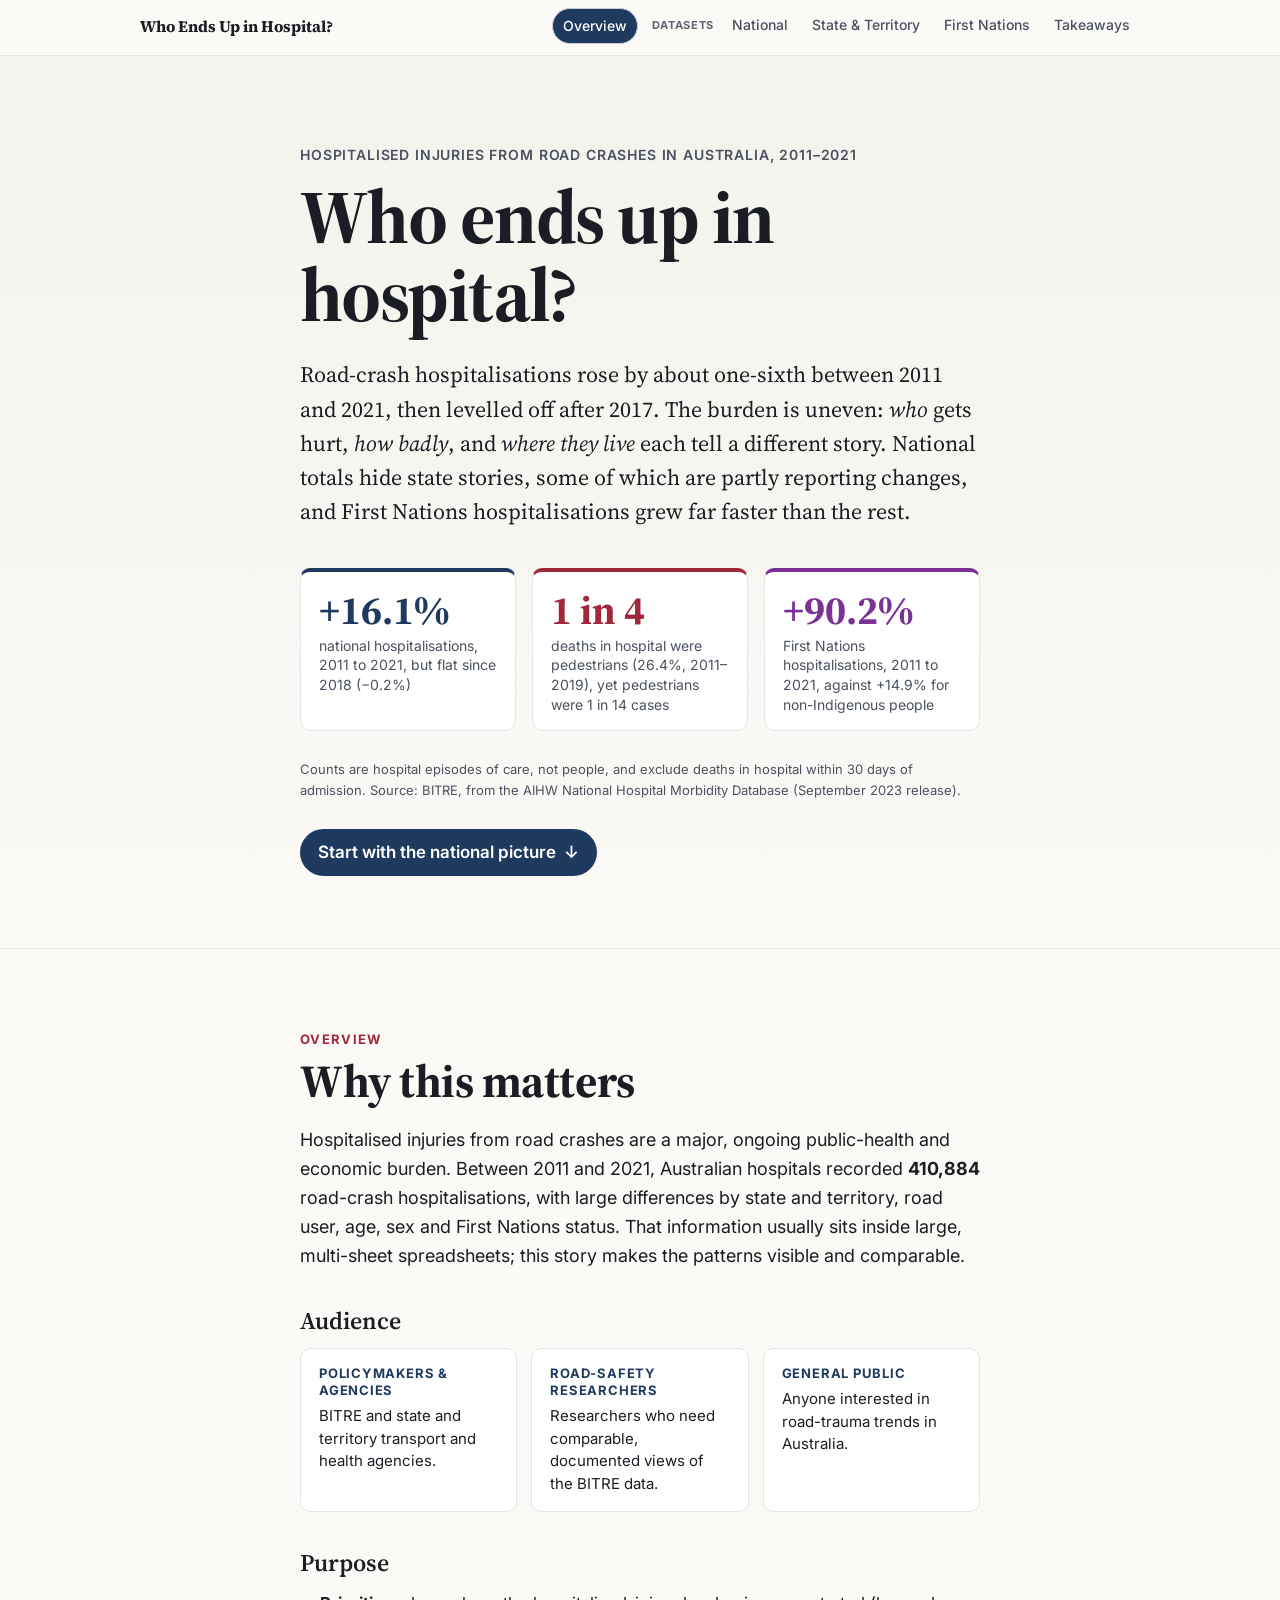
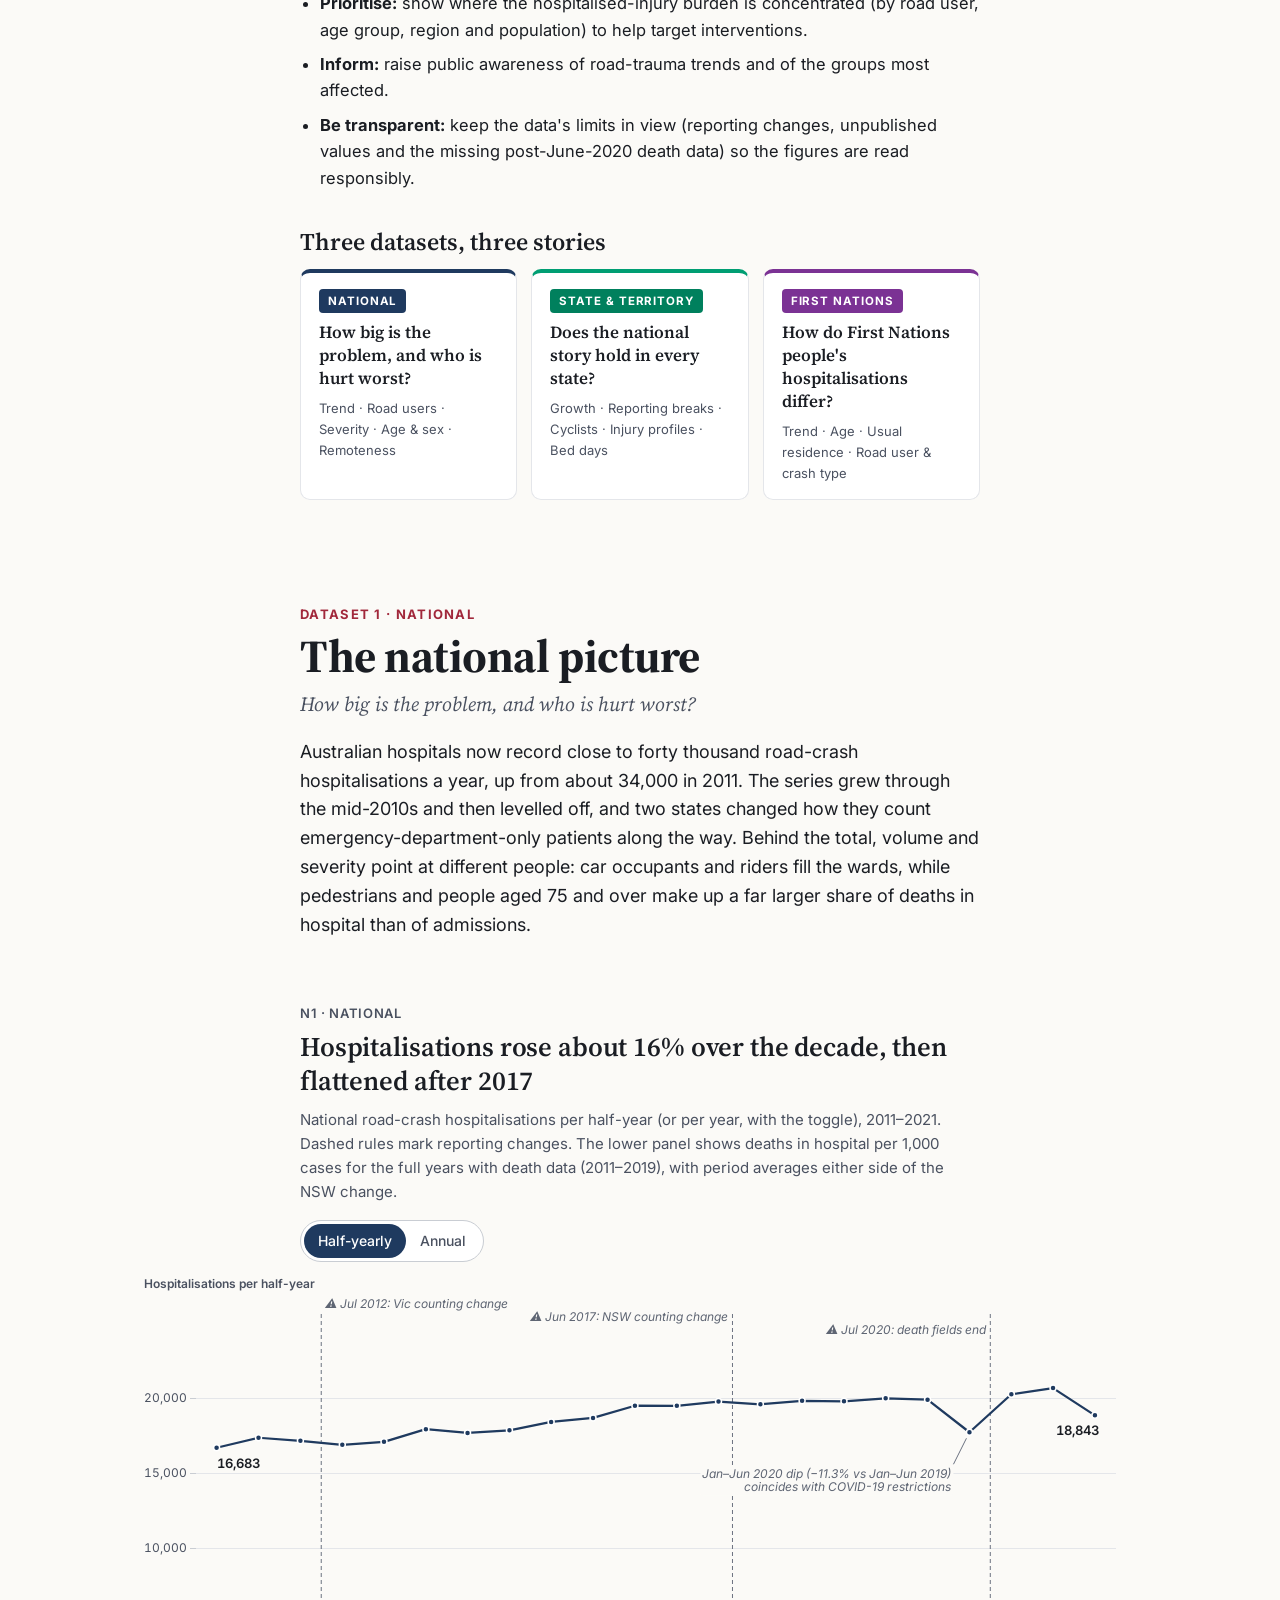
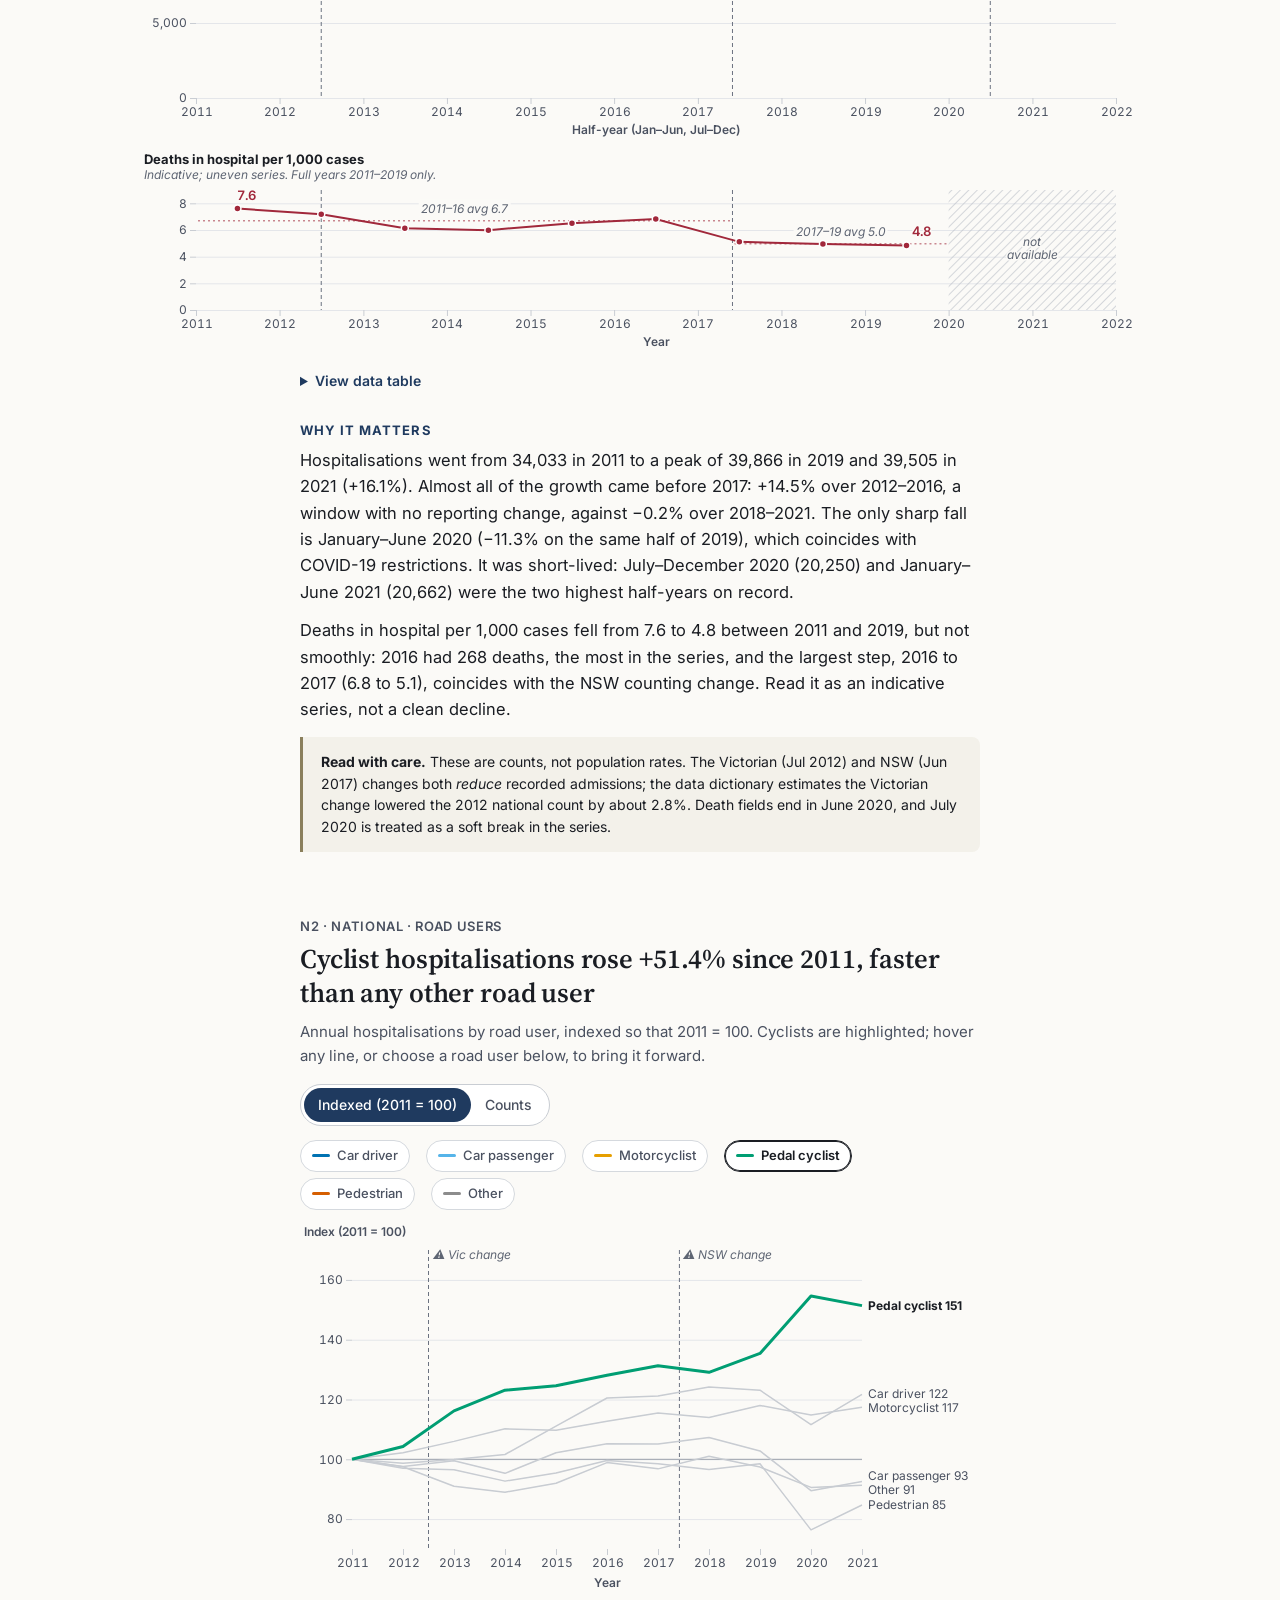
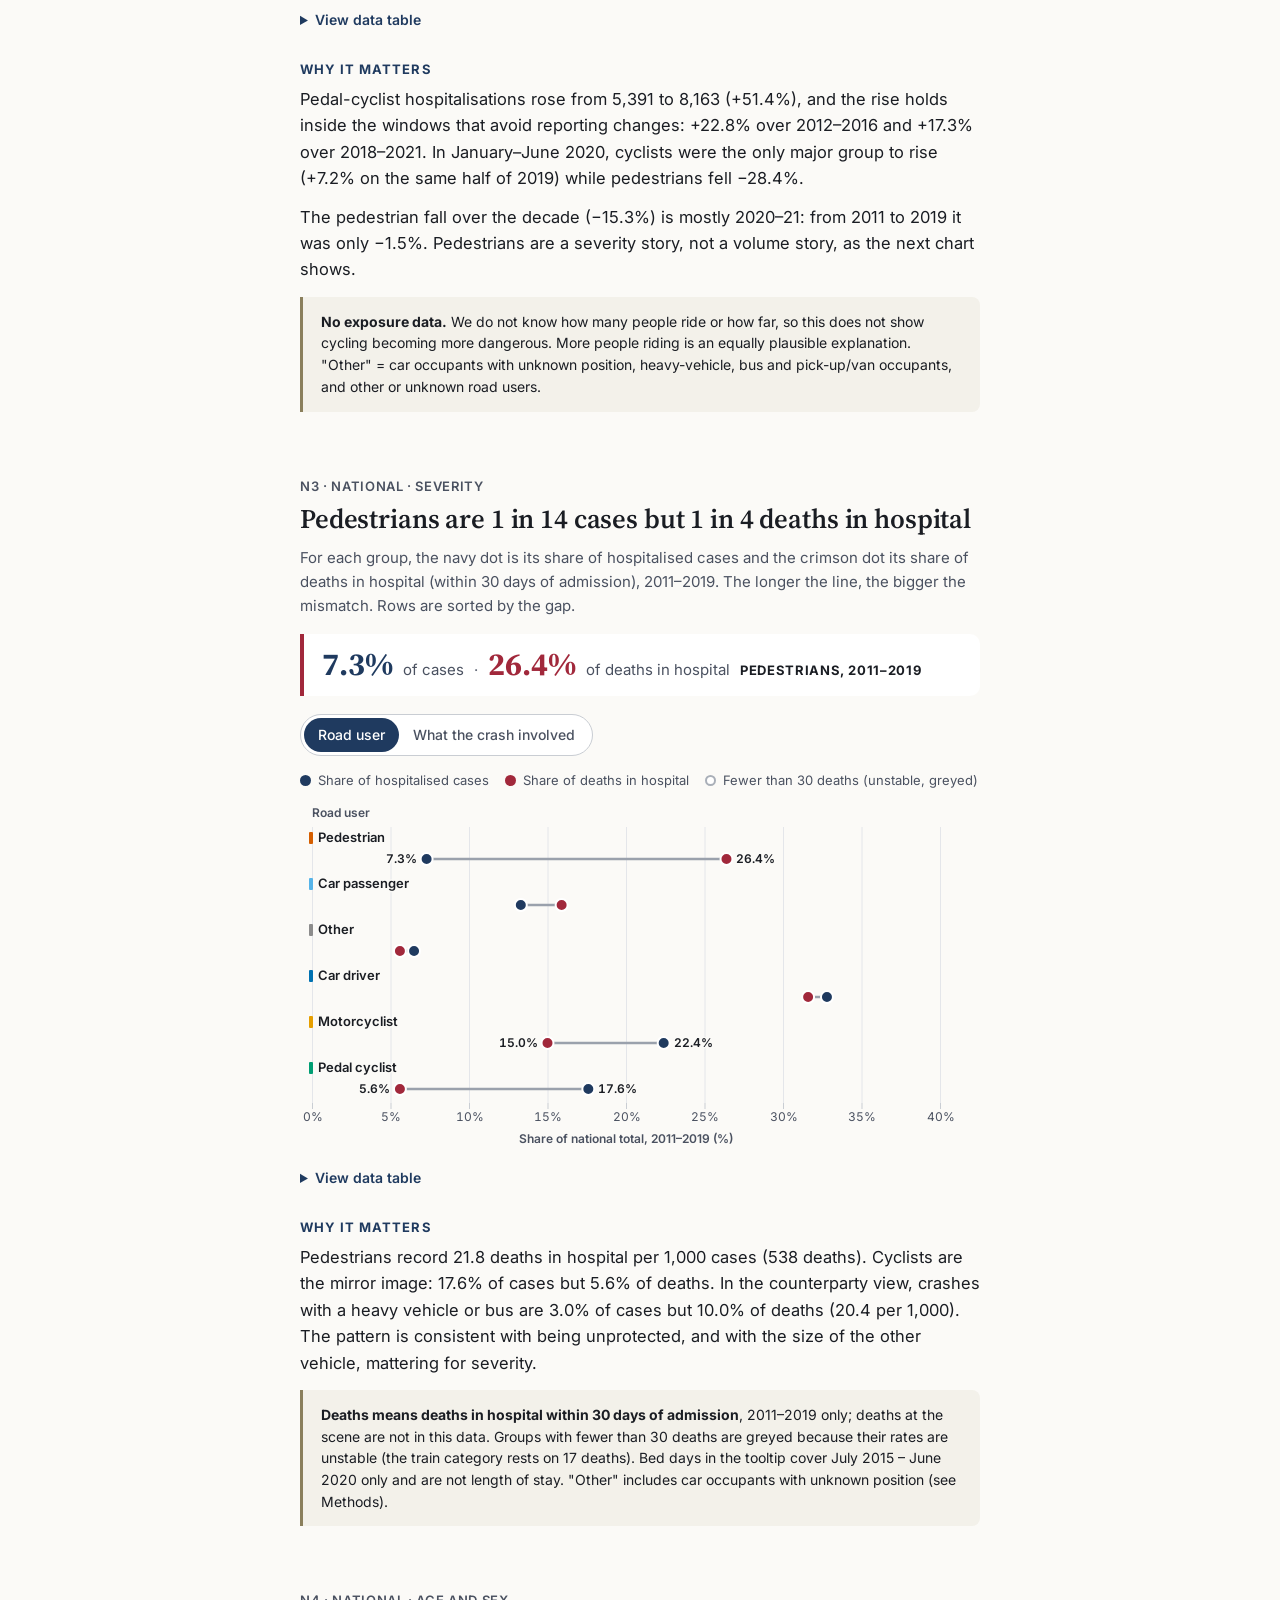
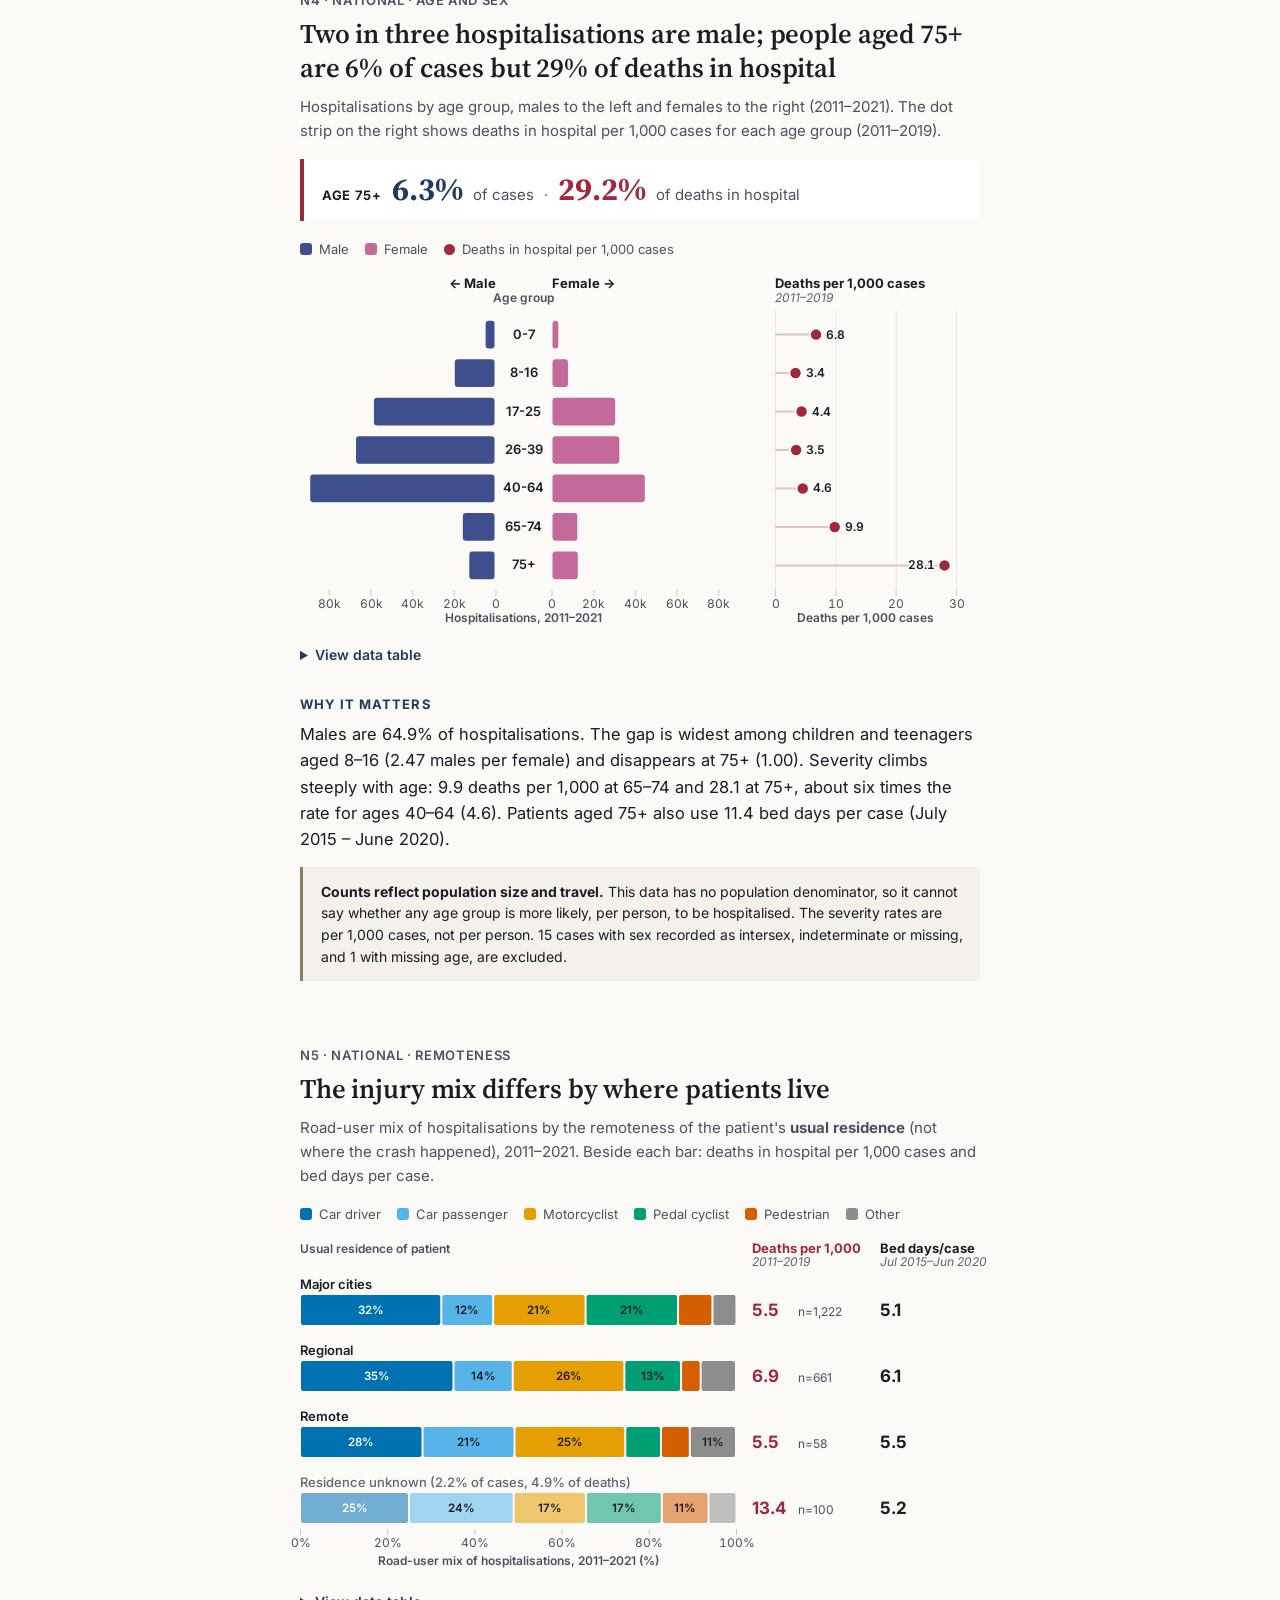
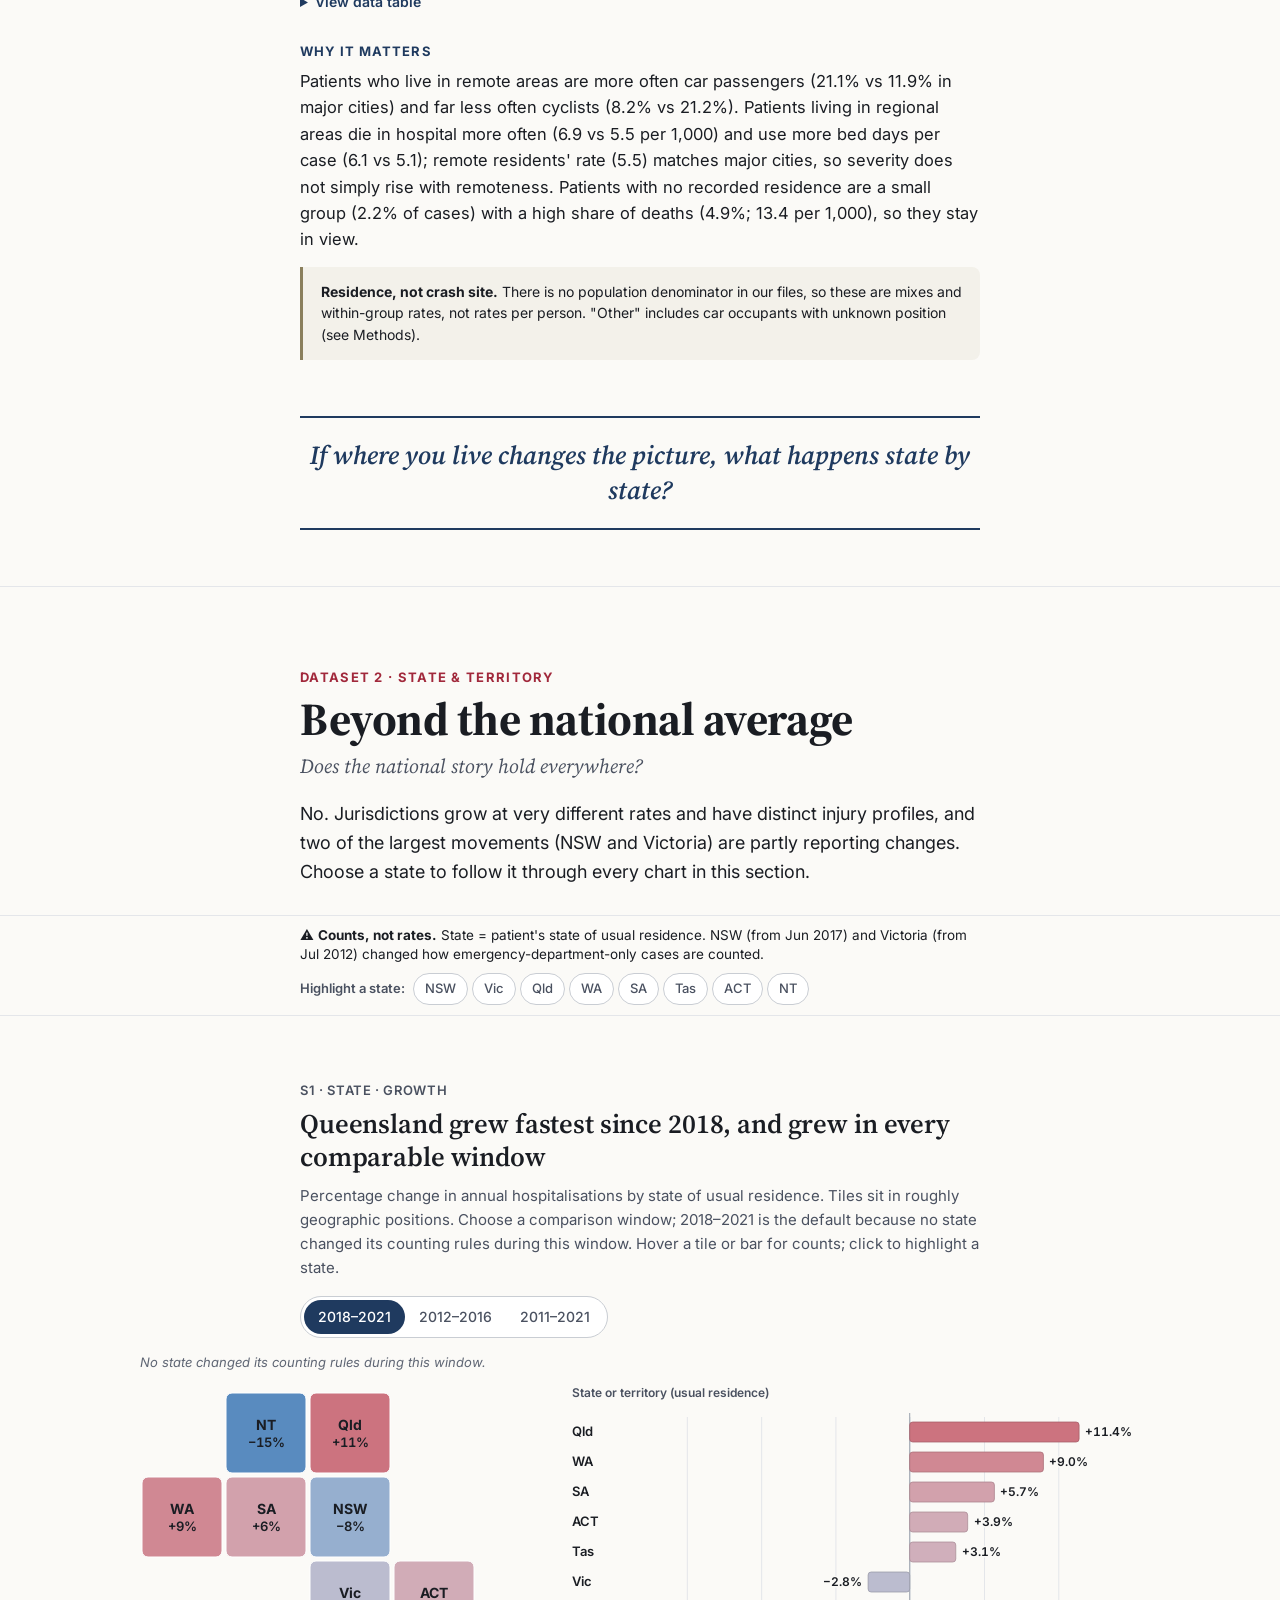
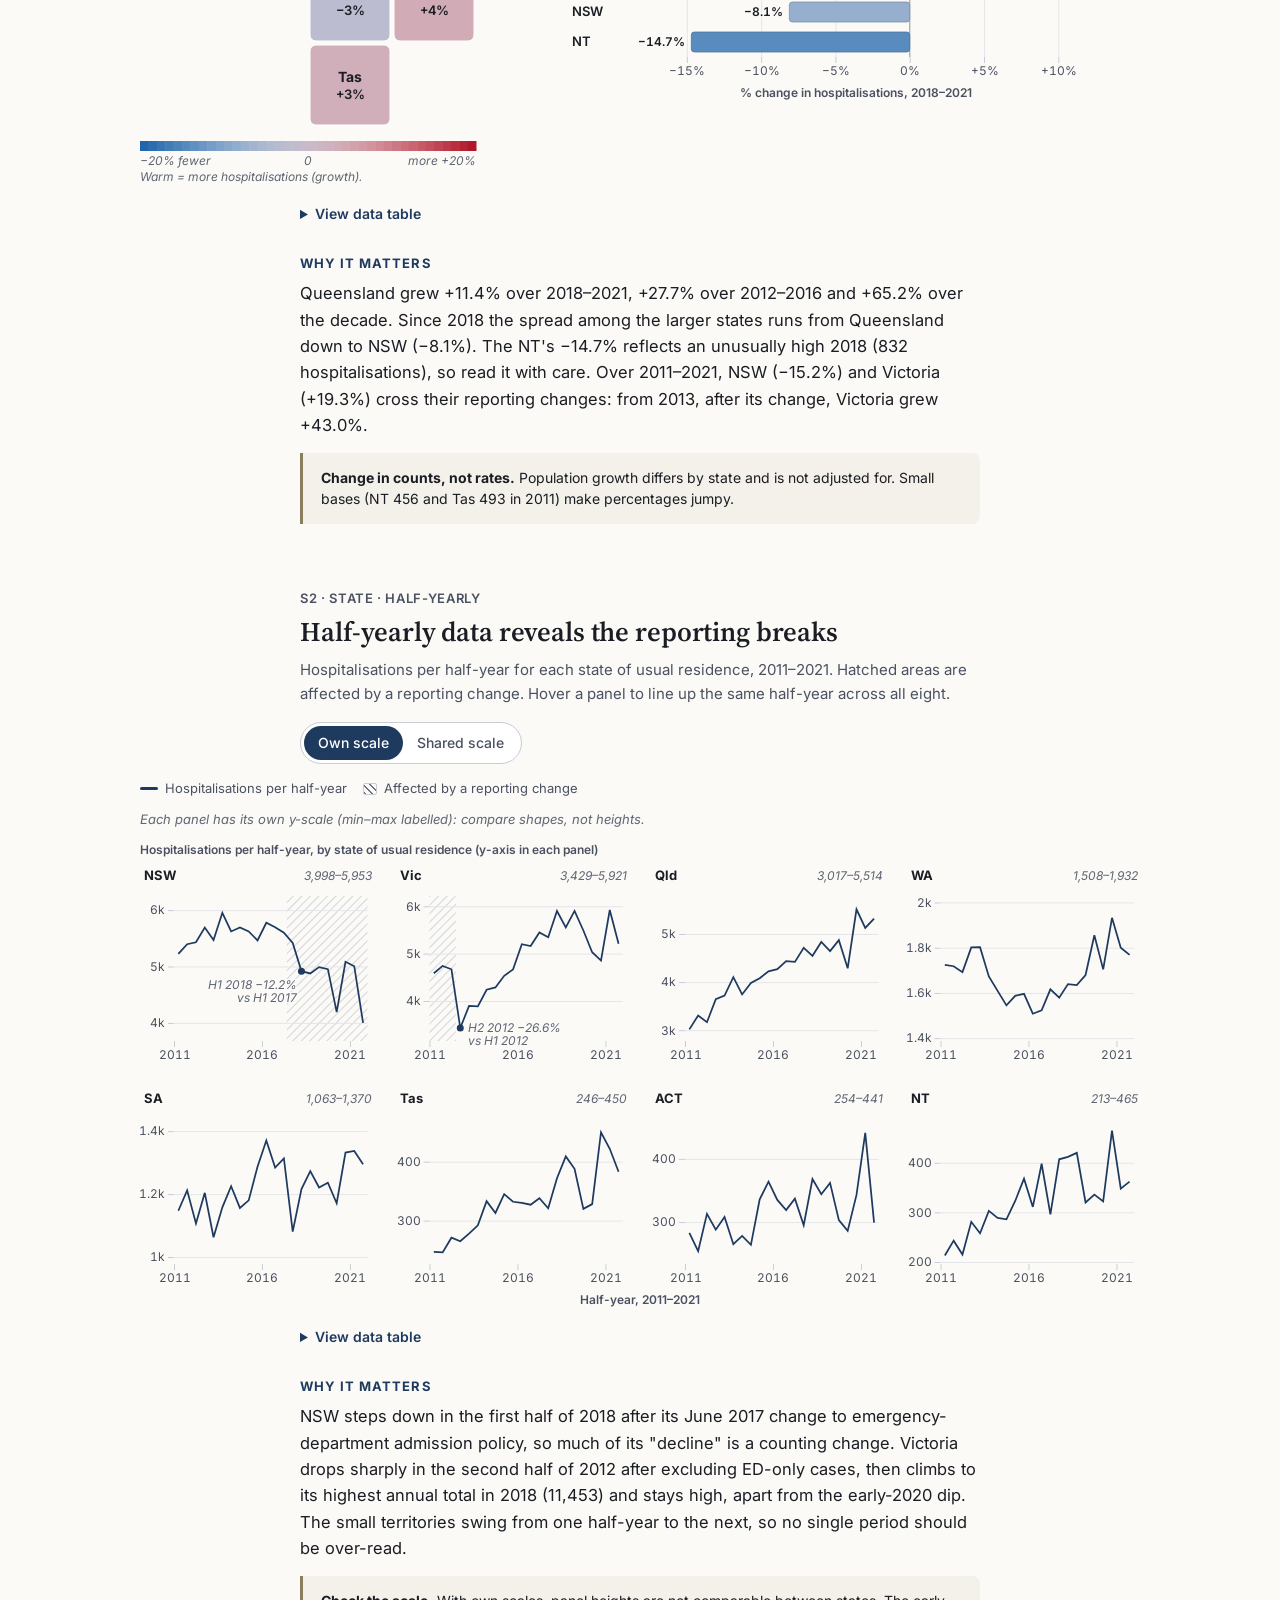
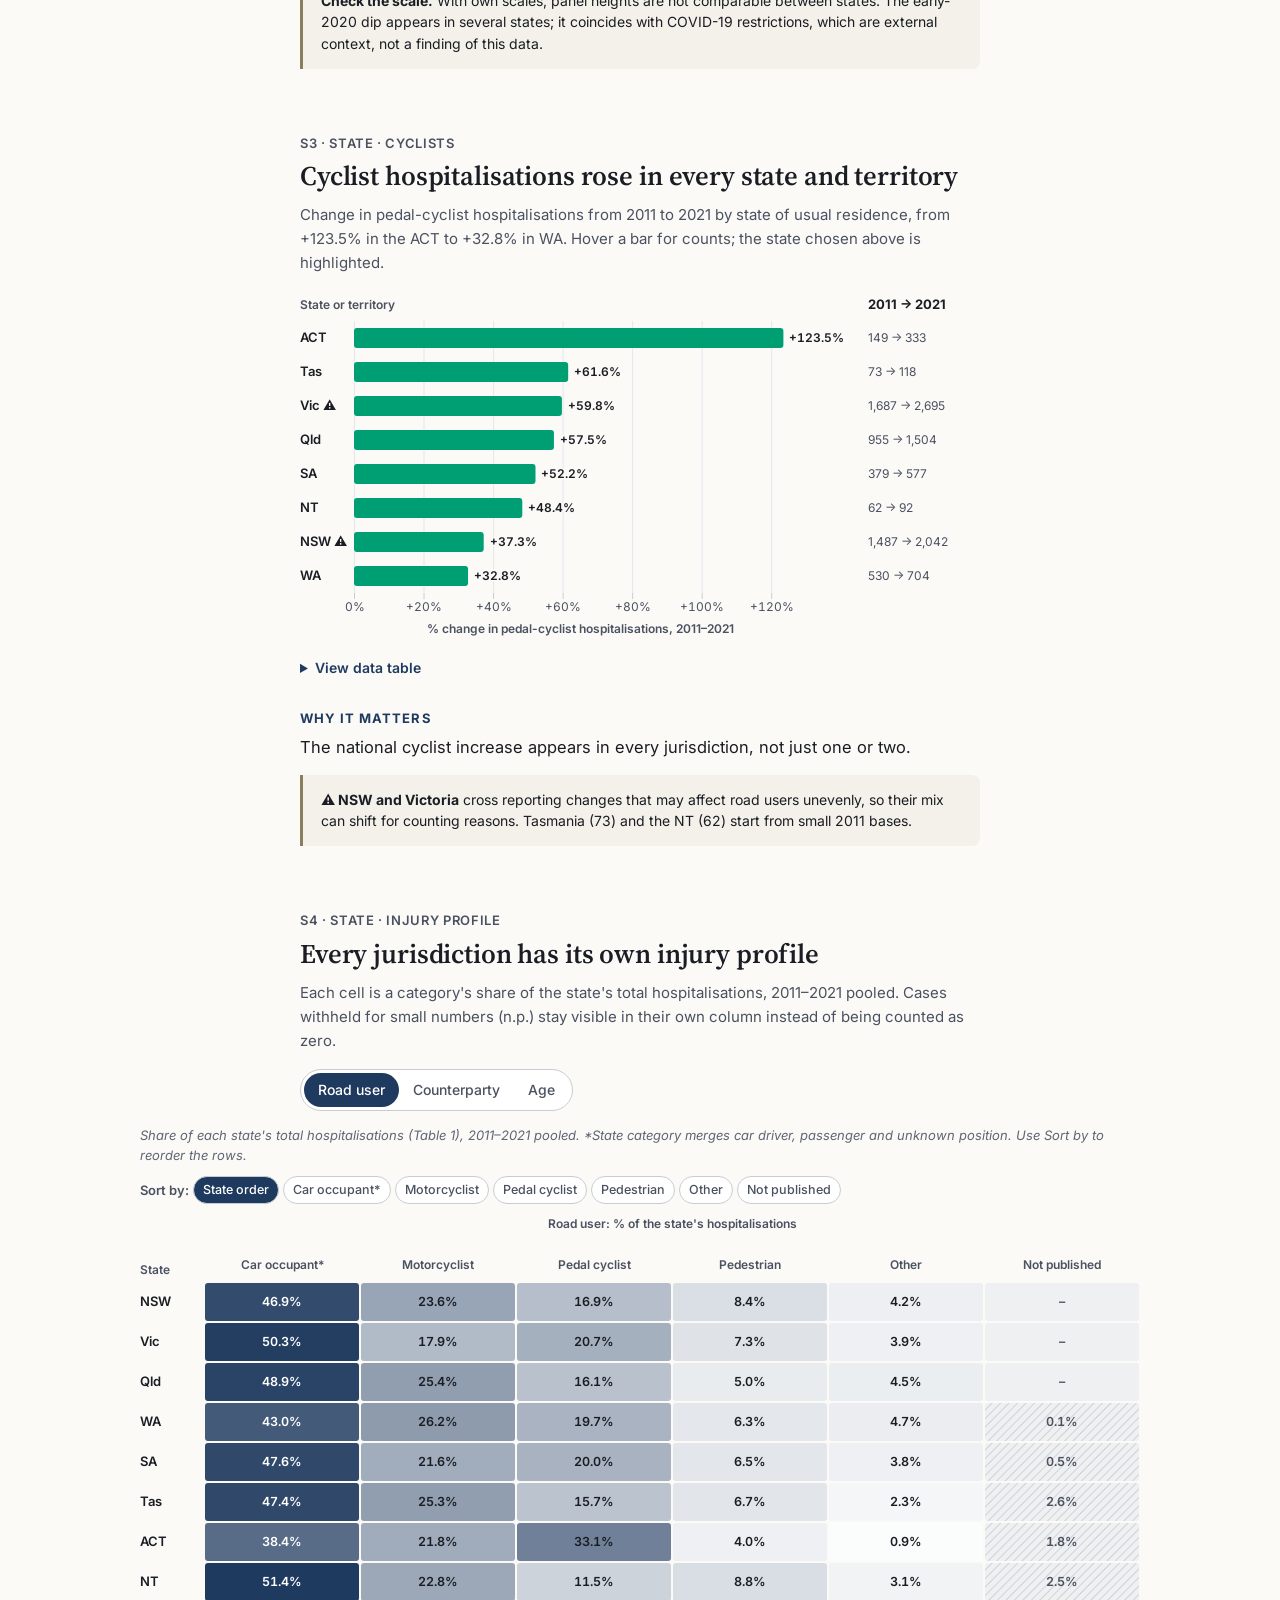
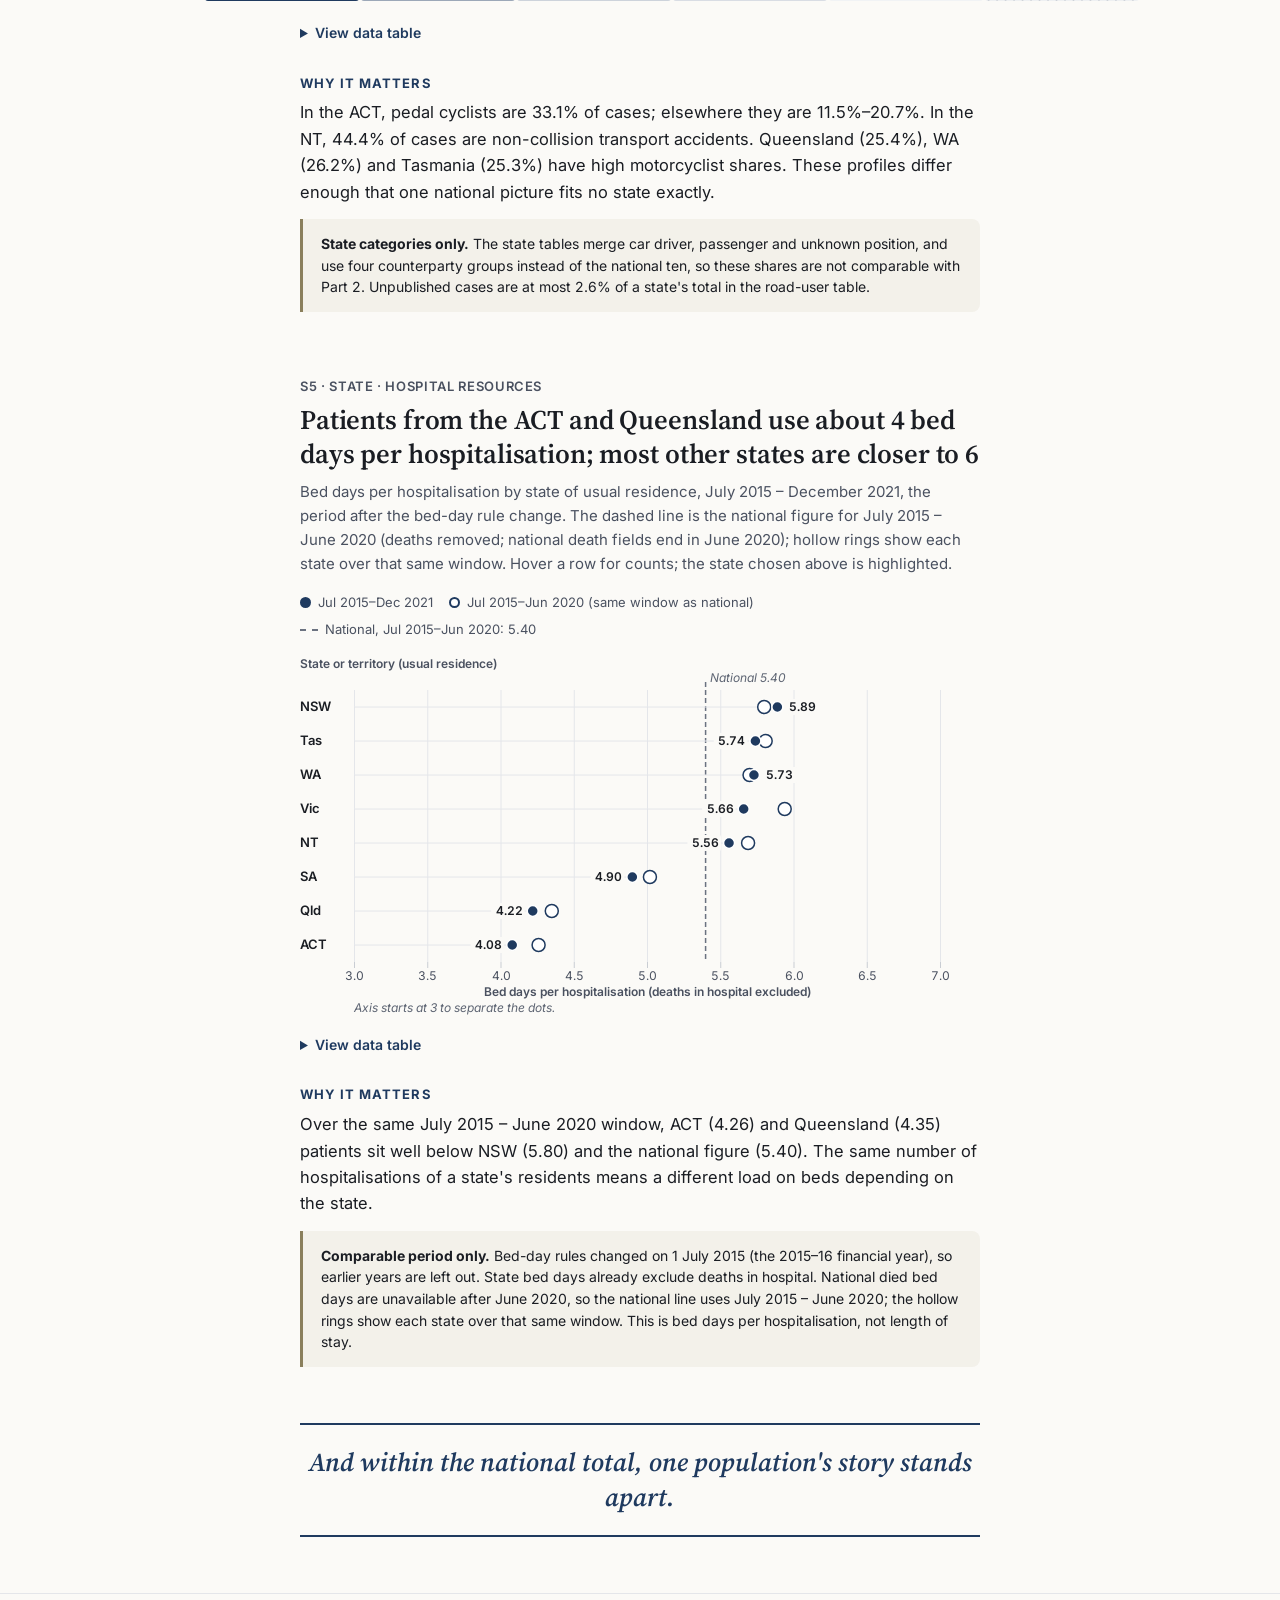
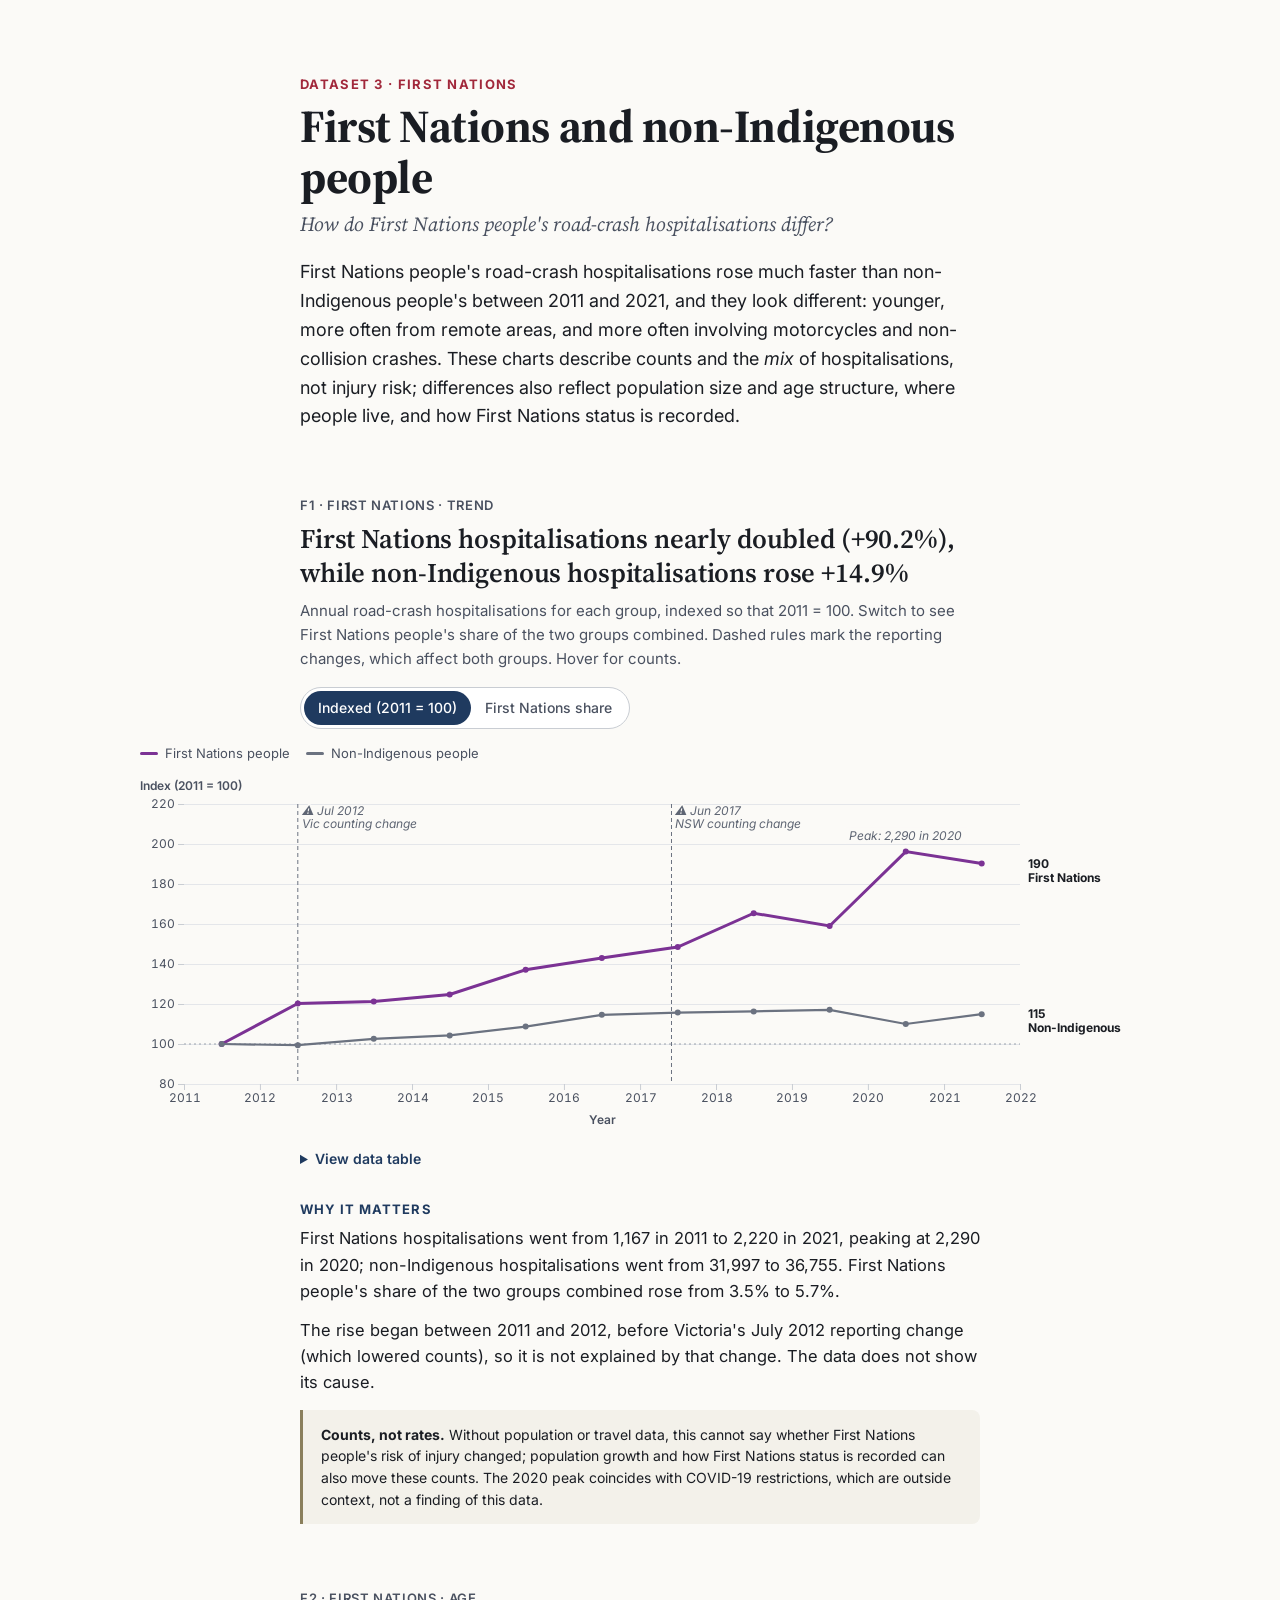
==== Website/index.html @ 6adcc164 "Add D3 data-story website and Week 11 design draft Website/: single-page D3.js v7 data story on hosp" ====
<!doctype html>
<html lang="en-AU">
<head>
  <meta charset="utf-8">
  <meta name="viewport" content="width=device-width, initial-scale=1, viewport-fit=cover">
  <title>Who Ends Up in Hospital? Road-crash injuries in Australia, 2011–2021</title>
  <meta name="description" content="Interactive data story on hospitalised road-crash injuries in Australia, 2011–2021, across the BITRE National, State & Territory and First Nations datasets.">
  <link rel="preconnect" href="https://fonts.googleapis.com">
  <link rel="preconnect" href="https://fonts.gstatic.com" crossorigin>
  <link rel="stylesheet" href="https://fonts.googleapis.com/css2?family=Inter:wght@400;500;600;700&family=Source+Serif+4:opsz,wght@8..60,400;8..60,600;8..60,700&display=swap">
  <link rel="stylesheet" href="assets/css/style.css">
</head>
<body>
<a class="skip-link" href="#national">Skip to the charts</a>

<header class="site-header">
  <nav class="site-nav" aria-label="Sections">
    <a class="brand" href="#overview">Who Ends Up in Hospital?</a>
    <ul>
      <li><a href="#overview" class="btn-overview">Overview</a></li>
      <li class="nav-ds" aria-hidden="true">Datasets</li>
      <li><a href="#national">National</a></li>
      <li><a href="#state">State &amp; Territory</a></li>
      <li><a href="#first-nations">First Nations</a></li>
      <li><a href="#takeaways">Takeaways</a></li>
    </ul>
  </nav>
  <div class="progress" aria-hidden="true"><span id="progress"></span></div>
</header>

<main id="top">

<!-- ================================================================ OVERVIEW -->
<div id="overview">
<section class="hero">
  <div class="wrap">
    <p class="eyebrow">Hospitalised injuries from road crashes in Australia, 2011–2021</p>
    <h1>Who ends up in hospital?</h1>
    <p class="lede">Road-crash hospitalisations rose by about one-sixth between 2011 and 2021, then levelled off after 2017. The burden is uneven: <em>who</em> gets hurt, <em>how badly</em>, and <em>where they live</em> each tell a different story. National totals hide state stories, some of which are partly reporting changes, and First Nations hospitalisations grew far faster than the rest.</p>
    <div class="stat-row">
      <div class="stat">
        <span class="stat-big" data-stat="g1121"></span>
        <span class="stat-label">national hospitalisations, 2011 to 2021, but flat since 2018 (<span data-stat="g1821"></span>)</span>
      </div>
      <div class="stat stat-sev">
        <span class="stat-big">1 in 4</span>
        <span class="stat-label">deaths in hospital were pedestrians (<span data-stat="pedDeaths"></span>, 2011–2019), yet pedestrians were 1 in 14 cases</span>
      </div>
      <div class="stat stat-fn">
        <span class="stat-big" data-stat="fnChg"></span>
        <span class="stat-label">First Nations hospitalisations, 2011 to 2021, against <span data-stat="niChg"></span> for non-Indigenous people</span>
      </div>
    </div>
    <p class="fineprint">Counts are hospital episodes of care, not people, and exclude deaths in hospital within 30 days of admission. Source: BITRE, from the AIHW National Hospital Morbidity Database (September 2023 release).</p>
    <a class="scroll-cue" href="#national">Start with the national picture <span aria-hidden="true">↓</span></a>
  </div>
</section>

<section class="part">
  <div class="wrap">
    <header class="part-head">
      <p class="part-num">Overview</p>
      <h2>Why this matters</h2>
    </header>
    <p class="prose">Hospitalised injuries from road crashes are a major, ongoing public-health and economic burden. Between 2011 and 2021, Australian hospitals recorded <strong><span data-stat="natTotal"></span></strong> road-crash hospitalisations, with large differences by state and territory, road user, age, sex and First Nations status. That information usually sits inside large, multi-sheet spreadsheets; this story makes the patterns visible and comparable.</p>

    <h3 class="sub-head">Audience</h3>
    <div class="ap-grid">
      <div class="ap-card"><h4>Policymakers &amp; agencies</h4><p>BITRE and state and territory transport and health agencies.</p></div>
      <div class="ap-card"><h4>Road-safety researchers</h4><p>Researchers who need comparable, documented views of the BITRE data.</p></div>
      <div class="ap-card"><h4>General public</h4><p>Anyone interested in road-trauma trends in Australia.</p></div>
    </div>

    <h3 class="sub-head">Purpose</h3>
    <ul class="tasks">
      <li><strong>Prioritise:</strong> show where the hospitalised-injury burden is concentrated (by road user, age group, region and population) to help target interventions.</li>
      <li><strong>Inform:</strong> raise public awareness of road-trauma trends and of the groups most affected.</li>
      <li><strong>Be transparent:</strong> keep the data's limits in view (reporting changes, unpublished values and the missing post-June-2020 death data) so the figures are read responsibly.</li>
    </ul>

    <h3 class="sub-head">Three datasets, three stories</h3>
    <div class="ds-cards">
      <a class="ds-card" href="#national"><span class="ds-tag">National</span><p class="finding">How big is the problem, and who is hurt worst?</p><p class="meta">Trend · Road users · Severity · Age &amp; sex · Remoteness</p></a>
      <a class="ds-card st" href="#state"><span class="ds-tag st">State &amp; Territory</span><p class="finding">Does the national story hold in every state?</p><p class="meta">Growth · Reporting breaks · Cyclists · Injury profiles · Bed days</p></a>
      <a class="ds-card fn" href="#first-nations"><span class="ds-tag fn">First Nations</span><p class="finding">How do First Nations people's hospitalisations differ?</p><p class="meta">Trend · Age · Usual residence · Road user &amp; crash type</p></a>
    </div>
  </div>
</section>
</div>

<!-- ================================================================ THE NATIONAL PICTURE -->
<section id="national" class="part">
  <div class="wrap">
    <header class="part-head">
      <p class="part-num">Dataset 1 · National</p>
      <h2>The national picture</h2>
      <p class="part-q">How big is the problem, and who is hurt worst?</p>
    </header>
    <p class="prose">Australian hospitals now record close to forty thousand road-crash hospitalisations a year, up from about 34,000 in 2011. The series grew through the mid-2010s and then levelled off, and two states changed how they count emergency-department-only patients along the way. Behind the total, volume and severity point at different people: car occupants and riders fill the wards, while pedestrians and people aged 75 and over make up a far larger share of deaths in hospital than of admissions.</p>
  </div>
  <article class="chart-block wide" id="n1">
    <div class="wrap">
      <p class="kicker">N1 · National</p>
      <h3 class="chart-headline">Hospitalisations rose about 16% over the decade, then flattened after 2017</h3>
      <p class="chart-desc">National road-crash hospitalisations per half-year (or per year, with the toggle), 2011–2021. Dashed rules mark reporting changes. The lower panel shows deaths in hospital per 1,000 cases for the full years with death data (2011–2019), with period averages either side of the NSW change.</p>
      <div class="controls" data-chart="n1" role="group" aria-label="Time resolution">
        <button type="button" data-opt="mode" data-value="half">Half-yearly</button>
        <button type="button" data-opt="mode" data-value="annual">Annual</button>
      </div>
    </div>
    <div class="wrap-wide"><div class="chart" id="chart-n1" data-chart="n1"></div></div>
    <div class="wrap">
      <details class="table-toggle"><summary>View data table</summary><div class="table-wrap" id="table-n1"></div></details>
      <div class="why">
        <h4>Why it matters</h4>
        <p>Hospitalisations went from <span data-stat="h2011"></span> in 2011 to a peak of <span data-stat="h2019"></span> in 2019 and <span data-stat="h2021"></span> in 2021 (<span data-stat="g1121"></span>). Almost all of the growth came before 2017: <span data-stat="g1216"></span> over 2012–2016, a window with no reporting change, against <span data-stat="g1821"></span> over 2018–2021. The only sharp fall is January–June 2020 (<span data-stat="covidH1"></span> on the same half of 2019), which coincides with COVID-19 restrictions. It was short-lived: July–December 2020 (<span data-stat="h2020H2"></span>) and January–June 2021 (<span data-stat="h2021H1"></span>) were the two highest half-years on record.</p>
        <p>Deaths in hospital per 1,000 cases fell from <span data-stat="dr2011"></span> to <span data-stat="dr2019"></span> between 2011 and 2019, but not smoothly: 2016 had <span data-stat="d2016"></span> deaths, the most in the series, and the largest step, 2016 to 2017 (<span data-stat="dr2016"></span> to <span data-stat="dr2017"></span>), coincides with the NSW counting change. Read it as an indicative series, not a clean decline.</p>
      </div>
      <aside class="caveat" aria-label="Caveat">
        <strong>Read with care.</strong> These are counts, not population rates. The Victorian (Jul 2012) and NSW (Jun 2017) changes both <em>reduce</em> recorded admissions; the data dictionary estimates the Victorian change lowered the 2012 national count by about 2.8%. Death fields end in June 2020, and July 2020 is treated as a soft break in the series.
      </aside>
    </div>
  </article>

  <article class="chart-block" id="n2">
    <div class="wrap">
      <p class="kicker">N2 · National · Road users</p>
      <h3 class="chart-headline">Cyclist hospitalisations rose <span data-stat="cyc1121"></span> since 2011, faster than any other road user</h3>
      <p class="chart-desc">Annual hospitalisations by road user, indexed so that 2011 = 100. Cyclists are highlighted; hover any line, or choose a road user below, to bring it forward.</p>
      <div class="controls" data-chart="n2" role="group" aria-label="Measure">
        <button type="button" data-opt="mode" data-value="index">Indexed (2011 = 100)</button>
        <button type="button" data-opt="mode" data-value="count">Counts</button>
      </div>
      <div class="chart" id="chart-n2" data-chart="n2"></div>
      <details class="table-toggle"><summary>View data table</summary><div class="table-wrap" id="table-n2"></div></details>
      <div class="why">
        <h4>Why it matters</h4>
        <p>Pedal-cyclist hospitalisations rose from <span data-stat="cyc2011"></span> to <span data-stat="cyc2021"></span> (<span data-stat="cyc1121"></span>), and the rise holds inside the windows that avoid reporting changes: <span data-stat="cyc1216"></span> over 2012–2016 and <span data-stat="cyc1821"></span> over 2018–2021. In January–June 2020, cyclists were the only major group to rise (<span data-stat="cycCovid"></span> on the same half of 2019) while pedestrians fell <span data-stat="pedCovid"></span>.</p>
        <p>The pedestrian fall over the decade (<span data-stat="ped1121"></span>) is mostly 2020–21: from 2011 to 2019 it was only <span data-stat="ped1119"></span>. Pedestrians are a severity story, not a volume story, as the next chart shows.</p>
      </div>
      <aside class="caveat"><strong>No exposure data.</strong> We do not know how many people ride or how far, so this does not show cycling becoming more dangerous. More people riding is an equally plausible explanation. "Other" = car occupants with unknown position, heavy-vehicle, bus and pick-up/van occupants, and other or unknown road users.</aside>
    </div>
  </article>

  <article class="chart-block" id="n3">
    <div class="wrap">
      <p class="kicker">N3 · National · Severity</p>
      <h3 class="chart-headline">Pedestrians are 1 in 14 cases but 1 in 4 deaths in hospital</h3>
      <p class="chart-desc">For each group, the navy dot is its share of hospitalised cases and the crimson dot its share of deaths in hospital (within 30 days of admission), 2011–2019. The longer the line, the bigger the mismatch. Rows are sorted by the gap.</p>
      <div class="callout-stat sev"><span class="big cases"><span data-stat="pedCases"></span></span> of cases <span class="dot" aria-hidden="true">·</span> <span class="big deaths"><span data-stat="pedDeaths"></span></span> of deaths in hospital <span class="who">Pedestrians, 2011–2019</span></div>
      <div class="controls" data-chart="n3" role="group" aria-label="Grouping">
        <button type="button" data-opt="mode" data-value="roadUser">Road user</button>
        <button type="button" data-opt="mode" data-value="counterparty">What the crash involved</button>
      </div>
      <div class="chart" id="chart-n3" data-chart="n3"></div>
      <details class="table-toggle"><summary>View data table</summary><div class="table-wrap" id="table-n3"></div></details>
      <div class="why">
        <h4>Why it matters</h4>
        <p>Pedestrians record <span data-stat="pedRate"></span> deaths in hospital per 1,000 cases (<span data-stat="pedN"></span> deaths). Cyclists are the mirror image: <span data-stat="cycCases"></span> of cases but <span data-stat="cycDeaths"></span> of deaths. In the counterparty view, crashes with a heavy vehicle or bus are <span data-stat="hvCases"></span> of cases but <span data-stat="hvDeaths"></span> of deaths (<span data-stat="hvRate"></span> per 1,000). The pattern is consistent with being unprotected, and with the size of the other vehicle, mattering for severity.</p>
      </div>
      <aside class="caveat"><strong>Deaths means deaths in hospital within 30 days of admission</strong>, 2011–2019 only; deaths at the scene are not in this data. Groups with fewer than 30 deaths are greyed because their rates are unstable (the train category rests on 17 deaths). Bed days in the tooltip cover July 2015 – June 2020 only and are not length of stay. "Other" includes car occupants with unknown position (see Methods).</aside>
    </div>
  </article>

  <article class="chart-block" id="n4">
    <div class="wrap">
      <p class="kicker">N4 · National · Age and sex</p>
      <h3 class="chart-headline">Two in three hospitalisations are male; people aged 75+ are 6% of cases but 29% of deaths in hospital</h3>
      <p class="chart-desc">Hospitalisations by age group, males to the left and females to the right (2011–2021). The dot strip on the right shows deaths in hospital per 1,000 cases for each age group (2011–2019).</p>
      <div class="callout-stat sev"><span class="who">Age 75+</span> <span class="big cases"><span data-stat="a75Cases"></span></span> of cases <span class="dot" aria-hidden="true">·</span> <span class="big deaths"><span data-stat="a75Deaths"></span></span> of deaths in hospital</div>
      <div class="chart" id="chart-n4" data-chart="n4"></div>
      <details class="table-toggle"><summary>View data table</summary><div class="table-wrap" id="table-n4"></div></details>
      <div class="why">
        <h4>Why it matters</h4>
        <p>Males are <span data-stat="male"></span> of hospitalisations. The gap is widest among children and teenagers aged 8–16 (<span data-stat="ratio816"></span> males per female) and disappears at 75+ (<span data-stat="ratio75"></span>). Severity climbs steeply with age: <span data-stat="a6574Rate"></span> deaths per 1,000 at 65–74 and <span data-stat="a75Rate"></span> at 75+, about six times the rate for ages 40–64 (<span data-stat="a4064Rate"></span>). Patients aged 75+ also use <span data-stat="a75Bd"></span> bed days per case (July 2015 – June 2020).</p>
      </div>
      <aside class="caveat"><strong>Counts reflect population size and travel.</strong> This data has no population denominator, so it cannot say whether any age group is more likely, per person, to be hospitalised. The severity rates are per 1,000 cases, not per person. 15 cases with sex recorded as intersex, indeterminate or missing, and 1 with missing age, are excluded.</aside>
    </div>
  </article>

  <article class="chart-block" id="n5">
    <div class="wrap">
      <p class="kicker">N5 · National · Remoteness</p>
      <h3 class="chart-headline">The injury mix differs by where patients live</h3>
      <p class="chart-desc">Road-user mix of hospitalisations by the remoteness of the patient's <strong>usual residence</strong> (not where the crash happened), 2011–2021. Beside each bar: deaths in hospital per 1,000 cases and bed days per case.</p>
      <div class="chart" id="chart-n5" data-chart="n5"></div>
      <details class="table-toggle"><summary>View data table</summary><div class="table-wrap" id="table-n5"></div></details>
      <div class="why">
        <h4>Why it matters</h4>
        <p>Patients who live in remote areas are more often car passengers (<span data-stat="paxRemote"></span> vs <span data-stat="paxCity"></span> in major cities) and far less often cyclists (<span data-stat="cycRemote"></span> vs <span data-stat="cycCity"></span>). Patients living in regional areas die in hospital more often (<span data-stat="regRate"></span> vs <span data-stat="cityRate"></span> per 1,000) and use more bed days per case (<span data-stat="regBd"></span> vs <span data-stat="cityBd"></span>); remote residents' rate (<span data-stat="remRate"></span>) matches major cities, so severity does not simply rise with remoteness. Patients with no recorded residence are a small group (<span data-stat="missCases"></span> of cases) with a high share of deaths (<span data-stat="missDeaths"></span>; <span data-stat="missRate"></span> per 1,000), so they stay in view.</p>
      </div>
      <aside class="caveat"><strong>Residence, not crash site.</strong> There is no population denominator in our files, so these are mixes and within-group rates, not rates per person. "Other" includes car occupants with unknown position (see Methods).</aside>
    </div>
  </article>


  <p class="transition"><span>If where you live changes the picture, what happens state by state?</span></p>
</section>

<!-- ================================================================ BEYOND THE NATIONAL AVERAGE -->
<section id="state" class="part">
  <div class="wrap">
    <header class="part-head">
      <p class="part-num">Dataset 2 · State &amp; Territory</p>
      <h2>Beyond the national average</h2>
      <p class="part-q">Does the national story hold everywhere?</p>
    </header>
    <p class="prose">No. Jurisdictions grow at very different rates and have distinct injury profiles, and two of the largest movements (NSW and Victoria) are partly reporting changes. Choose a state to follow it through every chart in this section.</p>
  </div>
  <div class="state-bar" role="region" aria-label="State selector">
    <div class="wrap">
      <p class="banner"><span aria-hidden="true">⚠</span> <strong>Counts, not rates.</strong> <span class="banner-full">State = patient's state of usual residence. NSW (from Jun 2017) and Victoria (from Jul 2012) changed how emergency-department-only cases are counted.</span><span class="banner-short">By usual residence; NSW and Vic counting changes.</span></p>
      <div class="state-picker">
        <span class="sort-label" id="state-label">Highlight a state:</span>
        <div id="state-buttons" class="chips" role="group" aria-labelledby="state-label"></div>
        <button type="button" id="state-clear" class="chip chip-clear" hidden>Clear</button>
        <span id="state-status" class="sr-only" aria-live="polite">No state selected</span>
      </div>
    </div>
  </div>


  <article class="chart-block wide" id="s1">
    <div class="wrap">
      <p class="kicker">S1 · State · Growth</p>
      <h3 class="chart-headline">Queensland grew fastest since 2018, and grew in every comparable window</h3>
      <p class="chart-desc">Percentage change in annual hospitalisations by state of usual residence. Tiles sit in roughly geographic positions. Choose a comparison window; 2018–2021 is the default because no state changed its counting rules during this window. Hover a tile or bar for counts; click to highlight a state.</p>
      <div class="controls" data-chart="s1" role="group" aria-label="Comparison window">
        <button type="button" data-opt="window" data-value="2018-2021">2018–2021</button>
        <button type="button" data-opt="window" data-value="2012-2016">2012–2016</button>
        <button type="button" data-opt="window" data-value="2011-2021">2011–2021</button>
      </div>
    </div>
    <div class="wrap-wide"><div class="chart" id="chart-s1" data-chart="s1"></div></div>
    <div class="wrap">
      <details class="table-toggle"><summary>View data table</summary><div class="table-wrap" id="table-s1"></div></details>
      <div class="why">
        <h4>Why it matters</h4>
        <p>Queensland grew <span data-stat="qld1821"></span> over 2018–2021, <span data-stat="qld1216"></span> over 2012–2016 and <span data-stat="qld1121"></span> over the decade. Since 2018 the spread among the larger states runs from Queensland down to NSW (<span data-stat="nsw1821"></span>). The NT's <span data-stat="nt1821"></span> reflects an unusually high 2018 (<span data-stat="nt2018"></span> hospitalisations), so read it with care. Over 2011–2021, NSW (<span data-stat="nsw1121"></span>) and Victoria (<span data-stat="vic1121"></span>) cross their reporting changes: from 2013, after its change, Victoria grew <span data-stat="vic1321"></span>.</p>
      </div>
      <aside class="caveat"><strong>Change in counts, not rates.</strong> Population growth differs by state and is not adjusted for. Small bases (NT 456 and Tas 493 in 2011) make percentages jumpy.</aside>
    </div>
  </article>

  <article class="chart-block wide" id="s2">
    <div class="wrap">
      <p class="kicker">S2 · State · Half-yearly</p>
      <h3 class="chart-headline">Half-yearly data reveals the reporting breaks</h3>
      <p class="chart-desc">Hospitalisations per half-year for each state of usual residence, 2011–2021. Hatched areas are affected by a reporting change. Hover a panel to line up the same half-year across all eight.</p>
      <div class="controls" data-chart="s2" role="group" aria-label="Y-scale">
        <button type="button" data-opt="scale" data-value="own">Own scale</button>
        <button type="button" data-opt="scale" data-value="shared">Shared scale</button>
      </div>
    </div>
    <div class="wrap-wide"><div class="chart" id="chart-s2" data-chart="s2"></div></div>
    <div class="wrap">
      <details class="table-toggle"><summary>View data table</summary><div class="table-wrap" id="table-s2"></div></details>
      <div class="why">
        <h4>Why it matters</h4>
        <p>NSW steps down in the first half of 2018 after its June 2017 change to emergency-department admission policy, so much of its "decline" is a counting change. Victoria drops sharply in the second half of 2012 after excluding ED-only cases, then climbs to its highest annual total in 2018 (<span data-stat="vic2018"></span>) and stays high, apart from the early-2020 dip. The small territories swing from one half-year to the next, so no single period should be over-read.</p>
      </div>
      <aside class="caveat"><strong>Check the scale.</strong> With own scales, panel heights are not comparable between states. The early-2020 dip appears in several states; it coincides with COVID-19 restrictions, which are external context, not a finding of this data.</aside>
    </div>
  </article>

  <article class="chart-block" id="s3">
    <div class="wrap">
      <p class="kicker">S3 · State · Cyclists</p>
      <h3 class="chart-headline">Cyclist hospitalisations rose in every state and territory</h3>
      <p class="chart-desc">Change in pedal-cyclist hospitalisations from 2011 to 2021 by state of usual residence, from <span data-stat="actCyc"></span> in the ACT to <span data-stat="waCyc"></span> in WA. Hover a bar for counts; the state chosen above is highlighted.</p>
      <div class="chart" id="chart-s3" data-chart="s3"></div>
      <details class="table-toggle"><summary>View data table</summary><div class="table-wrap" id="table-s3"></div></details>
      <div class="why">
        <h4>Why it matters</h4>
        <p>The national cyclist increase appears in every jurisdiction, not just one or two.</p>
      </div>
      <aside class="caveat"><strong>⚠ NSW and Victoria</strong> cross reporting changes that may affect road users unevenly, so their mix can shift for counting reasons. Tasmania (73) and the NT (62) start from small 2011 bases.</aside>
    </div>
  </article>

  <article class="chart-block wide" id="s4">
    <div class="wrap">
      <p class="kicker">S4 · State · Injury profile</p>
      <h3 class="chart-headline">Every jurisdiction has its own injury profile</h3>
      <p class="chart-desc">Each cell is a category's share of the state's total hospitalisations, 2011–2021 pooled. Cases withheld for small numbers (n.p.) stay visible in their own column instead of being counted as zero.</p>
      <div class="controls" data-chart="s4" role="group" aria-label="Category scheme">
        <button type="button" data-opt="mode" data-value="roadUser">Road user</button>
        <button type="button" data-opt="mode" data-value="counterparty">Counterparty</button>
        <button type="button" data-opt="mode" data-value="age">Age</button>
      </div>
    </div>
    <div class="wrap-wide"><div class="chart" id="chart-s4" data-chart="s4"></div></div>
    <div class="wrap">
      <details class="table-toggle"><summary>View data table</summary><div class="table-wrap" id="table-s4"></div></details>
      <div class="why">
        <h4>Why it matters</h4>
        <p>In the ACT, pedal cyclists are <span data-stat="actCycShare"></span> of cases; elsewhere they are <span data-stat="cycShareMin"></span>–<span data-stat="cycShareMax"></span>. In the NT, <span data-stat="ntNonColl"></span> of cases are non-collision transport accidents. Queensland (<span data-stat="qldMoto"></span>), WA (<span data-stat="waMoto"></span>) and Tasmania (<span data-stat="tasMoto"></span>) have high motorcyclist shares. These profiles differ enough that one national picture fits no state exactly.</p>
      </div>
      <aside class="caveat"><strong>State categories only.</strong> The state tables merge car driver, passenger and unknown position, and use four counterparty groups instead of the national ten, so these shares are not comparable with Part 2. Unpublished cases are at most <span data-stat="npMaxRU"></span> of a state's total in the road-user table.</aside>
    </div>
  </article>

  <article class="chart-block" id="s5">
    <div class="wrap">
      <p class="kicker">S5 · State · Hospital resources</p>
      <h3 class="chart-headline">Patients from the ACT and Queensland use about 4 bed days per hospitalisation; most other states are closer to 6</h3>
      <p class="chart-desc">Bed days per hospitalisation by state of usual residence, July 2015 – December 2021, the period after the bed-day rule change. The dashed line is the national figure for July 2015 – June 2020 (deaths removed; national death fields end in June 2020); hollow rings show each state over that same window. Hover a row for counts; the state chosen above is highlighted.</p>
      <div class="chart" id="chart-s5" data-chart="s5"></div>
      <details class="table-toggle"><summary>View data table</summary><div class="table-wrap" id="table-s5"></div></details>
      <div class="why">
        <h4>Why it matters</h4>
        <p>Over the same July 2015 – June 2020 window, ACT (<span data-stat="actBd20"></span>) and Queensland (<span data-stat="qldBd20"></span>) patients sit well below NSW (<span data-stat="nswBd20"></span>) and the national figure (<span data-stat="natBd"></span>). The same number of hospitalisations of a state's residents means a different load on beds depending on the state.</p>
      </div>
      <aside class="caveat"><strong>Comparable period only.</strong> Bed-day rules changed on 1 July 2015 (the 2015–16 financial year), so earlier years are left out. State bed days already exclude deaths in hospital. National died bed days are unavailable after June 2020, so the national line uses July 2015 – June 2020; the hollow rings show each state over that same window. This is bed days per hospitalisation, not length of stay.</aside>
    </div>
  </article>


  <p class="transition"><span>And within the national total, one population's story stands apart.</span></p>
</section>

<!-- ================================================================ FIRST NATIONS AND NON-INDIGENOUS PEOPLE -->
<section id="first-nations" class="part">
  <div class="wrap">
    <header class="part-head">
      <p class="part-num">Dataset 3 · First Nations</p>
      <h2>First Nations and non-Indigenous people</h2>
      <p class="part-q">How do First Nations people's road-crash hospitalisations differ?</p>
    </header>
    <p class="prose">First Nations people's road-crash hospitalisations rose much faster than non-Indigenous people's between 2011 and 2021, and they look different: younger, more often from remote areas, and more often involving motorcycles and non-collision crashes. These charts describe counts and the <em>mix</em> of hospitalisations, not injury risk; differences also reflect population size and age structure, where people live, and how First Nations status is recorded.</p>
  </div>
  <article class="chart-block wide" id="f1">
    <div class="wrap">
      <p class="kicker">F1 · First Nations · Trend</p>
      <h3 class="chart-headline">First Nations hospitalisations nearly doubled (<span data-stat="fnChg"></span>), while non-Indigenous hospitalisations rose <span data-stat="niChg"></span></h3>
      <p class="chart-desc">Annual road-crash hospitalisations for each group, indexed so that 2011 = 100. Switch to see First Nations people's share of the two groups combined. Dashed rules mark the reporting changes, which affect both groups. Hover for counts.</p>
      <div class="controls" data-chart="f1" role="group" aria-label="Measure">
        <button type="button" data-opt="mode" data-value="index">Indexed (2011 = 100)</button>
        <button type="button" data-opt="mode" data-value="share">First Nations share</button>
      </div>
    </div>
    <div class="wrap-wide"><div class="chart" id="chart-f1" data-chart="f1"></div></div>
    <div class="wrap">
      <details class="table-toggle"><summary>View data table</summary><div class="table-wrap" id="table-f1"></div></details>
      <div class="why">
        <h4>Why it matters</h4>
        <p>First Nations hospitalisations went from <span data-stat="fn2011"></span> in 2011 to <span data-stat="fn2021"></span> in 2021, peaking at <span data-stat="fnPeak"></span> in <span data-stat="fnPeakYear"></span>; non-Indigenous hospitalisations went from <span data-stat="ni2011"></span> to <span data-stat="ni2021"></span>. First Nations people's share of the two groups combined rose from <span data-stat="fnShare2011"></span> to <span data-stat="fnShare2021"></span>.</p>
        <p>The rise began between 2011 and 2012, before Victoria's July 2012 reporting change (which lowered counts), so it is not explained by that change. The data does not show its cause.</p>
      </div>
      <aside class="caveat"><strong>Counts, not rates.</strong> Without population or travel data, this cannot say whether First Nations people's risk of injury changed; population growth and how First Nations status is recorded can also move these counts. The 2020 peak coincides with COVID-19 restrictions, which are outside context, not a finding of this data.</aside>
    </div>
  </article>

  <article class="chart-block" id="f2">
    <div class="wrap">
      <p class="kicker">F2 · First Nations · Age</p>
      <h3 class="chart-headline">Almost half of First Nations hospitalisations are people under 26 (<span data-stat="fnU26"></span>, against <span data-stat="niU26"></span> for non-Indigenous people)</h3>
      <p class="chart-desc">Share of each group's hospitalisations by age group at admission, in 2011 and 2021. Hover a segment to compare it with the other year and the other group.</p>
      <div class="chart" id="chart-f2" data-chart="f2"></div>
      <details class="table-toggle"><summary>View data table</summary><div class="table-wrap" id="table-f2"></div></details>
      <div class="why">
        <h4>Why it matters</h4>
        <p>In 2021 the largest First Nations age group was 17–25 (<span data-stat="fn1725"></span> hospitalisations). People aged 65 and over were only <span data-stat="fn65"></span> of First Nations hospitalisations, against <span data-stat="ni65"></span> for non-Indigenous people. Young children (0–7) fell from <span data-stat="fnAge07_2011"></span> to <span data-stat="fnAge07_2021"></span> of First Nations cases.</p>
        <p>Prevention aimed at young drivers, riders and passengers reaches a larger share of First Nations patients than of non-Indigenous patients.</p>
      </div>
      <aside class="caveat"><strong>A mix, not a risk.</strong> The age profile partly reflects differences in the age structure of the two populations, which this data does not measure. Ages are grouped as in the workbook (65+ is one group here).</aside>
    </div>
  </article>

  <article class="chart-block" id="f3">
    <div class="wrap">
      <p class="kicker">F3 · First Nations · Usual residence</p>
      <h3 class="chart-headline"><span data-stat="fnRemote"></span> of First Nations patients with a known residence live in remote areas, against <span data-stat="niRemote"></span> of non-Indigenous patients</h3>
      <p class="chart-desc">Share of each group's hospitalisations by remoteness of the patient's <strong>usual residence</strong> (not where the crash happened), 2011 and 2021, for cases with a known residence.</p>
      <div class="chart" id="chart-f3" data-chart="f3"></div>
      <details class="table-toggle"><summary>View data table</summary><div class="table-wrap" id="table-f3"></div></details>
      <div class="why">
        <h4>Why it matters</h4>
        <p>Only <span data-stat="fnCity"></span> of First Nations patients live in major cities, against <span data-stat="niCity"></span> of non-Indigenous patients. The remote share fell between 2011 and 2021 as major-city and regional cases grew faster, but remote residents remain a far larger part of First Nations road trauma.</p>
        <p>Where patients live matters for planning trauma services and rehabilitation as well as for prevention.</p>
      </div>
      <aside class="caveat"><strong>Residence, not crash site.</strong> Cases with unknown residence are excluded from these shares (<span data-stat="fnUnknownRes"></span> First Nations cases in 2021). The national dataset uses four remoteness groups; this workbook uses three, so the two are not directly comparable.</aside>
    </div>
  </article>

  <article class="chart-block" id="f4">
    <div class="wrap">
      <p class="kicker">F4 · First Nations · Road user and crash type</p>
      <h3 class="chart-headline">Motorcyclists rose from <span data-stat="fnMotoShare2011"></span> to <span data-stat="fnMotoShare2021"></span> of First Nations hospitalisations; the non-Indigenous share stayed at <span data-stat="niMotoShare2021"></span></h3>
      <p class="chart-desc">Share of each group's hospitalisations by road user, or by what the crash involved (counterparty), in 2011 and 2021. Hover a segment to compare.</p>
      <div class="controls" data-chart="f4" role="group" aria-label="Category">
        <button type="button" data-opt="mode" data-value="roadUser">Road user</button>
        <button type="button" data-opt="mode" data-value="counterparty">What the crash involved</button>
      </div>
      <div class="chart" id="chart-f4" data-chart="f4"></div>
      <details class="table-toggle"><summary>View data table</summary><div class="table-wrap" id="table-f4"></div></details>
      <div class="why">
        <h4>Why it matters</h4>
        <p>First Nations motorcyclist hospitalisations rose <span data-stat="fnMoto1121"></span> over the decade, with a jump from <span data-stat="fnMoto2019"></span> in 2019 to <span data-stat="fnMoto2020"></span> in 2020 while non-Indigenous motorcyclist hospitalisations fell (<span data-stat="niMoto2019"></span> to <span data-stat="niMoto2020"></span>). First Nations patients are also more often pedestrians (<span data-stat="fnPed"></span> vs <span data-stat="niPed"></span> in 2021) and less often cyclists (<span data-stat="fnCyc"></span> vs <span data-stat="niCyc"></span>).</p>
        <p>In the crash-type view, non-collision transport accidents (for example running off the road or overturning) are <span data-stat="fnNonColl"></span> of First Nations hospitalisations, against <span data-stat="niNonColl"></span> for non-Indigenous people.</p>
      </div>
      <aside class="caveat"><strong>Separate breakdowns.</strong> Road user and crash type are published as separate tables, so they cannot show how many non-collision cases were motorcyclists. "Car occupant" merges driver, passenger and unknown position. "Other" road users includes cells not published for small numbers.</aside>
    </div>
  </article>


  <p class="transition"><span>So what does all this tell us?</span></p>
</section>

<!-- ================================================================ TAKEAWAYS -->
<section id="takeaways" class="part">
  <div class="wrap">
    <header class="part-head">
      <p class="part-num">Takeaways</p>
      <h2>What the data tells us</h2>
    </header>
    <ol class="takeaways">
      <li><span class="tk-num" data-stat="g1121"></span><p><strong>Hospitalisations rose, then flattened.</strong> Up from 2011 to 2021, almost all of it before 2017; 2018–2021 was flat (<span data-stat="g1821"></span>).</p></li>
      <li class="cyc"><span class="tk-num" data-stat="cyc1121"></span><p><strong>Cyclists are the fastest-growing group</strong>, and rose in every state and territory.</p></li>
      <li class="sev"><span class="tk-num">7% → 26%</span><p><strong>Pedestrians</strong> are 7% of cases but 26% of deaths in hospital; people aged 75+ are 6% of cases but 29% (2011–2019).</p></li>
      <li><span class="tk-num"><span data-stat="qld1821"></span> to <span data-stat="nsw1821"></span></span><p><strong>State trends differ widely.</strong> Since 2018, a window with no counting-rule changes, growth runs from Queensland to NSW. NSW's and Victoria's decade figures partly reflect reporting changes.</p></li>
      <li class="fn"><span class="tk-num" data-stat="fnChg"></span><p><strong>First Nations hospitalisations nearly doubled</strong>, against <span data-stat="niChg"></span> for non-Indigenous people; First Nations patients are younger and far more often live in remote areas.</p></li>
    </ol>

    <aside class="cant-tell">
      <h3>What this data can't tell us</h3>
      <ul>
        <li><strong>No population or exposure rates.</strong> Our files have no population, licence or distance-travelled denominators, so nothing here says one group or state is "riskier" per person.</li>
        <li><strong>Deaths are only those in hospital,</strong> within 30 days of admission, from the national dataset, and only to June 2020. Deaths at the crash scene are outside this data.</li>
        <li><strong>The datasets don't add up to each other.</strong> The eight states fall <span data-stat="gapMin"></span>–<span data-stat="gapMax"></span> short of the national total each year, and the First Nations workbook excludes cases with unstated status.</li>
        <li><strong>Category schemes differ between workbooks,</strong> so road-user, counterparty, age and remoteness groups cannot be compared directly across datasets.</li>
        <li><strong>Causes.</strong> COVID-19 restrictions, infrastructure or policy are context only; the data shows when things changed, not why.</li>
      </ul>
    </aside>
  </div>
</section>

<!-- ================================================================ METHODS -->
<section id="methods" class="part methods">
  <div class="wrap">
    <header class="part-head">
      <p class="part-num">Methods</p>
      <h2>Data and methods</h2>
    </header>
    <p>BITRE, <em>Hospitalised injuries from road crashes</em> (AIHW National Hospital Morbidity Database, September 2023 release): the national monthly file (Cause of injury = Traffic), the State &amp; Territory workbook (Tables 1–5, six-monthly) and the First Nations workbook (six-monthly). All three were cleaned in KNIME; unpublished (n.p.) values are kept as missing, never zero. The figures on this page are generated from the processed CSVs by <code>Website/scripts/build_data.py</code>.</p>
    <h3>Measures</h3>
    <div class="table-wrap">
      <table class="data-table">
        <thead><tr><th scope="col">Measure</th><th scope="col">Definition</th></tr></thead>
        <tbody>
          <tr><td>Hospitalisations</td><td>National <code>Hospitalisations</code> (= Count of cases − Died_cases) and the state "count of cases excluding died in hospitals within 30 days". Episodes of care, not people.</td></tr>
          <tr><td>Deaths in hospital per 1,000 cases</td><td>Σ Died_cases ÷ Σ Count of cases × 1,000, full calendar years 2011–2019. Died in care = separation mode 8 within 30 days of admission. Groups with fewer than 30 deaths are greyed.</td></tr>
          <tr><td>Share of cases / deaths</td><td>A group's Σ Count of cases or Σ Died_cases as a share of the national total, 2011–2019.</td></tr>
          <tr><td>Bed days per case (national)</td><td>(Σ Bed days − Σ Died_bed_days) ÷ Σ Hospitalisations, July 2015 – June 2020 only (one bed-day rule regime, deaths still separable).</td></tr>
          <tr><td>Bed days per hospitalisation (state)</td><td>Σ Table 1 bed days ÷ Σ Table 1 cases (both exclude deaths), July 2015 – December 2021.</td></tr>
          <tr><td>State shares</td><td>Category count ÷ the state's Table 1 total; the remainder withheld as n.p. is shown as "Not published", never as zero.</td></tr>
          <tr><td>Index</td><td>Count in year ÷ count in 2011 × 100.</td></tr>
          <tr><td>National "Other" road user</td><td>Car occupant with unknown position, heavy-vehicle occupants, bus occupants, pick-up/van occupants and other or unknown road users. Car driver and passenger shares are therefore slightly understated.</td></tr>
        </tbody>
      </table>
    </div>

    <h3>Series breaks and soft breaks</h3>
    <ul class="breaks">
      <li><strong>Jul 2012, Victoria:</strong> emergency-department-only cases excluded from 1 July 2012 (dictionary estimate: −2.8% on the 2012 national count).</li>
      <li><strong>Jun 2017, NSW:</strong> ED-only episodes no longer counted as admissions; injury categories are disproportionately affected.</li>
      <li><strong>1 Jul 2015, bed days:</strong> inclusion rules changed for transfers and Z50 rehabilitation (2015–16 financial year). Bed days are never compared across this date.</li>
      <li><strong>Jul 2020, national:</strong> Died_cases and Died_bed_days end; Count of cases is incomplete. Hospitalisations are used for every time series, and July 2020 is a soft break.</li>
      <li><strong>ICD-10-AM:</strong> the classification edition changes every two years, so minor coding drift is possible.</li>
    </ul>

    <h3>National vs sum of states</h3>
    <p>The states are never stacked to make the national total. The national figure is higher every year; the workbook notes that national totals include patients whose residence was unrecorded or migratory/offshore, which is the most likely explanation, though not an exact match.</p>
    <div class="table-wrap" id="recon-table"></div>

  </div>
</section>
</main>

<footer class="site-footer">
  <div class="wrap">
    <p>Data: BITRE, <em>Hospitalised injuries from road crashes</em> (AIHW National Hospital Morbidity Database), September 2023 release. Charts built with D3.js v7.</p>
    <p>COS30045 Data Visualisation · Team Loong: Pham Tien Dat, Tran Trung Tin · Semester Fall 2026.</p>
  </div>
</footer>

<script src="assets/js/d3.v7.min.js"></script>
<script src="assets/data/story-data.js"></script>
<script src="assets/js/utils.js"></script>
<script src="assets/js/charts/n1-trend.js"></script>
<script src="assets/js/charts/n2-roadusers.js"></script>
<script src="assets/js/charts/n3-severity.js"></script>
<script src="assets/js/charts/n4-agesex.js"></script>
<script src="assets/js/charts/n5-remoteness.js"></script>
<script src="assets/js/charts/s1-growth.js"></script>
<script src="assets/js/charts/s2-smallmultiples.js"></script>
<script src="assets/js/charts/s3-cyclists.js"></script>
<script src="assets/js/charts/s4-heatmap.js"></script>
<script src="assets/js/charts/s5-beddays.js"></script>
<script src="assets/js/charts/f1-trend.js"></script>
<script src="assets/js/charts/f-mix.js"></script>
<script src="assets/js/main.js"></script>
</body>
</html>
---- Website/assets/css/style.css ----
/* Who Ends Up in Hospital? - editorial data-story styles
 * Palette and type follow Documentation/Visualisation_Blueprint.md §8.
 * All body text colours meet >= 4.5:1 on their background.
 */
:root {
  --bg: #FBFAF7;
  --surface: #FFFFFF;
  --ink: #1A1D23;          /* 16.5:1 on bg */
  --ink-2: #4A5160;        /* 7.9:1 */
  --ink-3: #5E6573;        /* 5.8:1, annotations */
  --rule: #E4E6EA;
  --navy: #1F3A5F;
  --crimson: #A1283B;
  --cyclist: #00805D;      /* darker cyclist green for text (5.1:1); marks use #009E73 */
  --caveat-bg: #F3F1EA;
  --caveat-rule: #8A7F5C;
  --serif: "Source Serif 4", "Source Serif Pro", Georgia, "Times New Roman", serif;
  --sans: Inter, system-ui, -apple-system, "Segoe UI", Roboto, "Helvetica Neue", Arial, sans-serif;
  --prose: 720px;
  --wide: 1040px;
  --nav-h: 52px;
  color-scheme: light;
}

* { box-sizing: border-box; }
html { scroll-behavior: smooth; scroll-padding-top: calc(var(--nav-h) + 12px); }
@media (prefers-reduced-motion: reduce) { html { scroll-behavior: auto; } }
body {
  margin: 0; background: var(--bg); color: var(--ink);
  font: 17px/1.6 var(--sans);
  -webkit-font-smoothing: antialiased; text-rendering: optimizeLegibility;
}
img, svg { max-width: 100%; }
/* tabular figures only where digits must align (in Inter, tnum also widens the hyphen) */
.data-table .num, .stat-big, .tk-num, .callout-stat .big,
.axis text, .value-label, .cell-label, .tile-value, .stat-num { font-variant-numeric: tabular-nums; }
svg { display: block; overflow: visible; }
a { color: var(--navy); }
code { font-size: 0.86em; background: #EFEDE6; padding: 0.1em 0.35em; border-radius: 4px; word-break: break-word; }
.sr-only { position: absolute; width: 1px; height: 1px; overflow: hidden; clip: rect(0 0 0 0); white-space: nowrap; }
[hidden] { display: none !important; }
.skip-link { position: absolute; left: -999px; top: 8px; background: var(--navy); color: #fff; padding: 8px 12px; z-index: 100; border-radius: 6px; }
.skip-link:focus { left: 12px; }
:focus-visible { outline: 3px solid var(--navy); outline-offset: 2px; box-shadow: 0 0 0 5px #fff; }
.controls button[aria-pressed="true"]:focus-visible, .chip[aria-pressed="true"]:focus-visible { outline-color: #E69F00; }

.wrap { max-width: var(--prose); margin: 0 auto; padding: 0 20px; }
.wrap-wide { max-width: var(--wide); margin: 0 auto; padding: 0 20px; }

/* ------------------------------------------------------------ nav */
.site-header { position: sticky; top: 0; z-index: 50; background: rgba(251, 250, 247, 0.94); backdrop-filter: saturate(1.4) blur(8px); border-bottom: 1px solid var(--rule); padding-top: env(safe-area-inset-top, 0px); }
.site-nav { max-width: var(--wide); margin: 0 auto; padding: 0 20px; height: var(--nav-h); display: flex; align-items: center; gap: 24px; }
.site-nav .brand { font: 700 16px/1 var(--serif); color: var(--ink); text-decoration: none; white-space: nowrap; }
.site-nav ul { list-style: none; display: flex; gap: 4px; margin: 0 0 0 auto; padding: 0; overflow-x: auto; scrollbar-width: none; }
.site-nav ul::-webkit-scrollbar { display: none; }
.site-nav li a { display: block; padding: 6px 10px; border-radius: 999px; font-size: 14px; font-weight: 500; color: var(--ink-2); text-decoration: none; white-space: nowrap; }
.site-nav li a:hover { background: #EFEDE6; color: var(--ink); }
.site-nav li a.active { background: var(--navy); color: #fff; }
.site-nav .num { font-weight: 700; margin-right: 2px; }
.progress { height: 3px; background: transparent; }
.progress span { display: block; height: 100%; background: var(--navy); transform-origin: 0 50%; transform: scaleX(0); }

/* ------------------------------------------------------------ hero */
.hero { padding: 88px 0 72px; border-bottom: 1px solid var(--rule); background: linear-gradient(180deg, #F4F2EC 0%, var(--bg) 100%); }
.eyebrow { font-size: 14px; font-weight: 600; letter-spacing: 0.06em; text-transform: uppercase; color: var(--ink-2); margin: 0 0 12px; }
h1 { font: 700 clamp(44px, 8vw, 76px)/1.02 var(--serif); letter-spacing: -0.02em; margin: 0 0 24px; }
.lede { font: 400 clamp(19px, 2.4vw, 22px)/1.55 var(--serif); color: var(--ink); margin: 0 0 40px; }
.stat-row { display: grid; grid-template-columns: repeat(3, 1fr); gap: 16px; margin: 0 0 28px; }
.stat { background: var(--surface); border: 1px solid var(--rule); border-top: 4px solid var(--navy); border-radius: 10px; padding: 18px 18px 16px; display: flex; flex-direction: column; gap: 6px; }
.stat-sev { border-top-color: var(--crimson); }
.stat-big { font: 700 clamp(30px, 4.4vw, 40px)/1 var(--serif); color: var(--navy); }
.stat-sev .stat-big { color: var(--crimson); }
.stat-label { font-size: 14px; line-height: 1.4; color: var(--ink-2); }
.fineprint { font-size: 13px; color: var(--ink-2); margin: 0 0 28px; }
.scroll-cue { display: inline-flex; gap: 8px; font-weight: 600; text-decoration: none; padding: 10px 18px; border-radius: 999px; background: var(--navy); color: #fff; }

/* ------------------------------------------------------------ parts */
.part { padding: 80px 0 24px; }
.part + .part { border-top: 1px solid var(--rule); }
.part-head { margin: 0 0 20px; }
.part-num { font-size: 13px; font-weight: 700; text-transform: uppercase; letter-spacing: 0.1em; color: var(--crimson); margin: 0 0 6px; }
.part h2 { font: 700 clamp(32px, 5vw, 46px)/1.1 var(--serif); margin: 0 0 8px; letter-spacing: -0.01em; }
.part-q { font: italic 400 20px/1.4 var(--serif); color: var(--ink-2); margin: 0; }
.prose { font-size: 18px; margin: 0 0 16px; }
.transition { max-width: var(--prose); margin: 56px auto 32px; padding: 0 20px; text-align: center; }
.transition span { display: inline-block; font: italic 600 clamp(20px, 3vw, 26px)/1.35 var(--serif); color: var(--navy); padding: 20px 0; border-top: 2px solid var(--navy); border-bottom: 2px solid var(--navy); }

/* ------------------------------------------------------------ chart blocks */
.chart-block { margin: 64px 0 0; }
.kicker { font-size: 13px; font-weight: 600; letter-spacing: 0.05em; text-transform: uppercase; color: var(--ink-2); margin: 0 0 6px; }
.chart-headline { font: 600 clamp(22px, 3vw, 27px)/1.25 var(--serif); margin: 0 0 10px; letter-spacing: -0.005em; }
.chart-desc { font-size: 15px; color: var(--ink-2); margin: 0 0 16px; }
.controls { display: flex; flex-wrap: wrap; gap: 0; margin: 0 0 14px; border: 1px solid #C9CDD3; border-radius: 999px; width: fit-content; max-width: 100%; padding: 3px; background: var(--surface); }
.controls button, .chip {
  font: 500 14px/1 var(--sans); color: var(--ink-2); background: transparent; border: 0; border-radius: 999px;
  padding: 8px 14px; cursor: pointer; min-height: 34px;
}
.controls button:hover, .chip:hover { color: var(--ink); background: #EFEDE6; }
.controls button[aria-pressed="true"], .chip[aria-pressed="true"] { background: var(--navy); color: #fff; }
.chart { position: relative; width: 100%; min-height: 120px; margin: 8px 0 8px; }
.chart.fade svg { animation: fadein 300ms ease-out; }
@keyframes fadein { from { opacity: 0.25; } to { opacity: 1; } }
@media (prefers-reduced-motion: reduce) { .chart.fade svg { animation: none; } }
.chart-note { font-size: 13px; font-style: italic; color: var(--ink-3); margin: 0 0 10px; }
.chart-error { padding: 24px; background: var(--caveat-bg); border-radius: 8px; color: var(--ink); }

.callout-stat { display: flex; flex-wrap: wrap; align-items: baseline; gap: 6px 10px; margin: 4px 0 18px; padding: 14px 18px; border-left: 4px solid var(--crimson); background: var(--surface); border-radius: 0 10px 10px 0; font-size: 15px; color: var(--ink-2); }
.callout-stat .big { font: 700 32px/1 var(--serif); color: var(--crimson); }
.callout-stat .big.cases { color: var(--navy); }
.callout-stat .big.deaths { color: var(--crimson); }
.callout-stat .who { font-weight: 700; color: var(--ink); text-transform: uppercase; font-size: 13px; letter-spacing: 0.05em; flex-basis: auto; }
.callout-stat .dot { color: var(--ink-3); }

.why { margin: 22px 0 0; }
.why h4 { font-size: 13px; text-transform: uppercase; letter-spacing: 0.08em; color: var(--navy); margin: 0 0 6px; }
.why p { margin: 0 0 12px; font-size: 16.5px; }
.caveat { margin: 14px 0 0; padding: 14px 16px 14px 18px; background: var(--caveat-bg); border-left: 3px solid var(--caveat-rule); border-radius: 0 8px 8px 0; font-size: 14px; line-height: 1.55; color: var(--ink); }
.caveat strong { color: var(--ink); }

/* data tables */
.table-toggle { margin: 6px 0 0; font-size: 14px; }
.table-toggle summary { cursor: pointer; color: var(--navy); font-weight: 600; padding: 6px 0; width: fit-content; }
.table-wrap { overflow-x: auto; -webkit-overflow-scrolling: touch; margin: 8px 0 0; }
.data-table { border-collapse: collapse; font-size: 13px; width: 100%; min-width: 360px; background: var(--surface); }
.data-table caption { text-align: left; font-weight: 600; padding: 0 0 6px; color: var(--ink-2); }
.data-table th, .data-table td { padding: 6px 10px; border-bottom: 1px solid var(--rule); text-align: left; vertical-align: top; }
.data-table th { font-weight: 600; background: #F4F3EF; white-space: nowrap; }
.data-table .num { text-align: right; white-space: nowrap; }

/* legend */
.legend { display: flex; flex-wrap: wrap; gap: 6px 16px; margin: 0 0 10px; font-size: 13px; color: var(--ink-2); }
.legend-item { display: inline-flex; align-items: center; gap: 7px; }
.legend-btn { font: 500 13px/1 var(--sans); color: var(--ink-2); background: var(--surface); border: 1px solid #D5D9DE; border-radius: 999px; padding: 6px 11px; cursor: pointer; min-height: 32px; }
.legend-btn:hover { border-color: #9AA1AC; color: var(--ink); }
.legend-btn[aria-pressed="true"] { border-color: var(--ink); color: var(--ink); font-weight: 600; box-shadow: inset 0 0 0 1px var(--ink); }
.key { display: inline-block; flex: none; }
.key-swatch { width: 12px; height: 12px; border-radius: 3px; background: var(--c); }
.key-line { width: 18px; height: 3px; border-radius: 2px; background: var(--c); }
.key-dot { width: 11px; height: 11px; border-radius: 50%; background: var(--c); }
.key-ring { width: 11px; height: 11px; border-radius: 50%; border: 2px solid var(--c); background: #fff; }
.key-dash { width: 18px; height: 0; border-top: 2px dashed var(--c); }
.key-hatch { width: 14px; height: 12px; border-radius: 2px; background: repeating-linear-gradient(45deg, var(--c) 0 1.5px, transparent 1.5px 5px); border: 1px solid #C9CDD3; }

/* ------------------------------------------------------------ svg text + marks */
/* default ink is inherited (not forced on <text>) so fill attributes chosen for contrast still apply */
.chart svg { fill: var(--ink); }
.chart svg text { font-family: var(--sans); }
.chart svg .annot, .chart svg .value-label, .chart svg .end-label, .chart svg .row-label { paint-order: stroke; stroke: var(--bg); stroke-width: 3px; stroke-linejoin: round; }
.axis text { font-size: 12px; fill: var(--ink-2); }
.axis line { stroke: #C9CDD3; }
.grid line { stroke: var(--rule); stroke-width: 1; }
.axis-title { font-size: 12px; font-weight: 600; fill: var(--ink-2) !important; }
.panel-title { font-size: 13px; font-weight: 700; }
.panel-title.sev, .value-label.sev, .stat-num.sev { fill: var(--crimson) !important; }
.annot { font-size: 12px; font-style: italic; fill: #5E6573 !important; }
.value-label { font-size: 13px; font-weight: 600; }
.value-label.small { font-size: 12px; }
.row-label { font-size: 13px; font-weight: 600; }
.row-label.muted { fill: #5E6573 !important; font-weight: 500; }
.end-label { font-size: 12px; fill: var(--ink-2) !important; }
.end-label.active { font-weight: 700; fill: var(--ink) !important; }
.seg-label { font-size: 11.5px; font-weight: 600; }
.stat-num { font: 700 17px var(--serif); }
.stat-sub { font-size: 12px; fill: var(--ink-2) !important; }
.tile-label { font-size: 14px; font-weight: 700; }
.tile-value { font-size: 13px; font-weight: 600; }
.col-head { font-size: 12px; font-weight: 600; fill: var(--ink-2) !important; }
.col-head.sorted { fill: var(--navy) !important; text-decoration: underline; }
.cell-label { font-size: 12.5px; font-weight: 600; }
.crosshair { stroke: #9AA1AC; stroke-width: 1; }
/* dim marks, keep text readable when another state is highlighted */
.dim rect, .dim circle, .dim path, .dim line { opacity: 0.3; transition: opacity 150ms; }
.dim text { opacity: 0.75; }
.dim .text-bg { opacity: 1; }
.dumbbell-row, .age-row, .bar-row, .tile, .panel, .heat-row { transition: opacity 150ms; }

/* ------------------------------------------------------------ state section */
.state-bar { position: sticky; top: calc(var(--nav-h) + 3px + env(safe-area-inset-top, 0px)); z-index: 40; background: rgba(251, 250, 247, 0.96); backdrop-filter: blur(6px); border-top: 1px solid var(--rule); border-bottom: 1px solid var(--rule); padding: 10px 0; margin: 28px 0 0; }
.banner { font-size: 13.5px; margin: 0 0 8px; color: var(--ink); line-height: 1.45; }
.banner-short { display: none; }
.state-picker { display: flex; flex-wrap: wrap; align-items: center; gap: 6px 8px; }
.chips { display: flex; flex-wrap: wrap; gap: 4px; }
.chip { border: 1px solid #C9CDD3; padding: 6px 11px; min-height: 32px; font-size: 13px; background: var(--surface); }
.chip-clear { border-style: dashed; }
.sort-label { font-size: 13px; font-weight: 600; color: var(--ink-2); }
.sort-bar { display: flex; flex-wrap: wrap; gap: 4px; align-items: center; margin: 0 0 10px; }
.sort-bar .chip { padding: 5px 9px; min-height: 28px; font-size: 12.5px; }
.scroll-x { overflow-x: auto; -webkit-overflow-scrolling: touch; }

/* ------------------------------------------------------------ part 4 */
.takeaways { list-style: none; padding: 0; margin: 24px 0 40px; display: grid; gap: 14px; counter-reset: tk; }
.takeaways li { display: grid; grid-template-columns: minmax(120px, 34%) 1fr; gap: 18px; align-items: center; background: var(--surface); border: 1px solid var(--rule); border-left: 5px solid var(--navy); border-radius: 10px; padding: 18px 20px; }
.takeaways li.sev { border-left-color: var(--crimson); }
.takeaways li.cyc { border-left-color: #009E73; }
.takeaways p { margin: 0; font-size: 16px; }
.tk-num { font: 700 clamp(26px, 4vw, 34px)/1.05 var(--serif); color: var(--navy); }
.sev .tk-num { color: var(--crimson); }
.cyc .tk-num { color: var(--cyclist); }
.cant-tell { background: var(--navy); color: #fff; border-radius: 12px; padding: 26px 28px; margin: 0 0 48px; }
.cant-tell h3 { font: 700 24px/1.2 var(--serif); margin: 0 0 12px; }
.cant-tell ul { margin: 0; padding-left: 20px; }
.cant-tell li { margin: 0 0 10px; font-size: 15.5px; line-height: 1.55; }
.cant-tell strong { color: #fff; }

/* ------------------------------------------------------------ methods */
.methods h3 { font: 700 20px/1.3 var(--serif); margin: 32px 0 10px; }
.methods p, .methods li { font-size: 15.5px; }
.methods .breaks { padding-left: 20px; }
.methods .breaks li { margin: 0 0 8px; }
.pending { margin: 40px 0 24px; padding: 22px 24px; border: 2px dashed #9AA1AC; border-radius: 12px; background: var(--surface); }
.pending h3 { margin: 4px 0 6px; }
.pending p { margin: 0; color: var(--ink-2); }
.pending-tag { display: inline-block; font-size: 12px !important; font-weight: 700; text-transform: uppercase; letter-spacing: 0.08em; color: var(--ink) !important; background: #EFEDE6; padding: 3px 8px; border-radius: 4px; }

.site-footer { border-top: 1px solid var(--rule); padding: 28px 0 calc(40px + env(safe-area-inset-bottom, 0px)); font-size: 14px; color: var(--ink-2); }
.site-footer p { margin: 0 0 6px; }

/* ------------------------------------------------------------ tooltip */
.rc-tooltip { position: fixed; z-index: 200; pointer-events: none; max-width: 290px; background: #fff; color: var(--ink); border: 1px solid #D5D9DE; border-radius: 8px; box-shadow: 0 6px 24px rgba(20, 30, 50, 0.16); padding: 10px 12px; font-size: 13px; line-height: 1.45; }
.tt-title { font-weight: 700; margin: 0 0 6px; display: flex; align-items: center; gap: 6px; }
.tt-row { display: flex; align-items: center; gap: 8px; justify-content: space-between; }
.tt-row span:not(.tt-sw) { color: var(--ink-2); margin-right: auto; }
.tt-row b { font-weight: 700; }
.tt-sw { width: 10px; height: 10px; border-radius: 2px; flex: none; display: inline-block; }
.tt-note { margin-top: 6px; font-size: 12px; color: var(--ink-2); font-style: italic; }

/* ------------------------------------------------------------ responsive */
@media (max-width: 760px) {
  .site-nav { gap: 10px; }
  .site-nav .brand { display: none; }
  .site-nav ul { margin: 0; }
}
@media (max-width: 600px) {
  body { font-size: 16px; }
  .wrap, .wrap-wide, .transition { padding: 0 16px; }
  .hero { padding: 48px 0 44px; }
  .stat-row { grid-template-columns: 1fr; }
  .part { padding: 56px 0 16px; }
  .chart-block { margin-top: 48px; }
  .takeaways li { grid-template-columns: 1fr; gap: 6px; }
  .cant-tell { padding: 20px; }
  .callout-stat .big { font-size: 26px; }
  .state-bar { padding: 6px 0; }
  .state-bar .banner { font-size: 12.5px; margin: 0 0 4px; white-space: nowrap; overflow: hidden; text-overflow: ellipsis; }
  .banner-full { display: none; }
  .banner-short { display: inline; }
  .state-picker { flex-wrap: nowrap; }
  .state-picker .sort-label { display: none; }
  .chips { flex-wrap: nowrap; overflow-x: auto; scrollbar-width: none; min-width: 0; }
  .chips::-webkit-scrollbar { display: none; }
  .chips .chip { flex: none; }
  .site-nav li a { padding: 6px 8px; font-size: 13px; }
}
/* wide heatmap scrolls inside its own container instead of shrinking */
.scroll-x svg { max-width: none; }

/* ==================================================================== overview + dataset sections */
.site-nav .nav-ds { font-size: 11px; font-weight: 700; letter-spacing: 0.06em; text-transform: uppercase; color: var(--ink-3); padding: 0 4px 0 10px; align-self: center; white-space: nowrap; }
.btn-overview { border: 1px solid #C9CDD3; }
.sub-head { font: 600 clamp(20px, 2.6vw, 24px)/1.25 var(--serif); margin: 36px 0 12px; }
.ap-grid { display: grid; grid-template-columns: repeat(3, 1fr); gap: 14px; margin: 0 0 8px; }
.ap-card { background: var(--surface); border: 1px solid var(--rule); border-radius: 10px; padding: 16px 18px; }
.ap-card h4 { font: 700 13px/1.3 var(--sans); letter-spacing: 0.06em; text-transform: uppercase; color: var(--navy); margin: 0 0 6px; }
.ap-card p { font-size: 15px; line-height: 1.5; margin: 0; }
.tasks { padding-left: 20px; margin: 0; }
.tasks li { margin: 0 0 8px; font-size: 16.5px; }
.ds-cards { display: grid; grid-template-columns: repeat(3, 1fr); gap: 14px; }
.ds-card { display: flex; flex-direction: column; gap: 8px; background: var(--surface); border: 1px solid var(--rule); border-top: 4px solid var(--navy); border-radius: 10px; padding: 16px 18px; color: var(--ink); text-decoration: none; transition: border-color 150ms, box-shadow 150ms; }
.ds-card:hover { border-color: #9AA1AC; box-shadow: 0 4px 18px rgba(20, 30, 50, 0.08); }
.ds-card.st { border-top-color: #009E73; }
.ds-card.fn { border-top-color: #7B3294; }
.ds-card .finding { font: 600 17px/1.35 var(--serif); margin: 0; }
.ds-card .meta { font-size: 13px; color: var(--ink-2); margin: 0; }
.ds-tag { display: inline-block; width: fit-content; font-size: 11.5px; font-weight: 700; letter-spacing: 0.08em; text-transform: uppercase; color: #fff; background: var(--navy); padding: 3px 9px; border-radius: 4px; }
.ds-tag.st { background: #00805D; }
.ds-tag.fn { background: #7B3294; }
.stat-fn { border-top-color: #7B3294; }
.stat-fn .stat-big { color: #7B3294; }
.takeaways li.fn { border-left-color: #7B3294; }
.fn .tk-num { color: #7B3294; }
@media (max-width: 860px) { .ap-grid, .ds-cards { grid-template-columns: 1fr; } }
@media (max-width: 600px) { .site-nav .nav-ds { display: none; } }
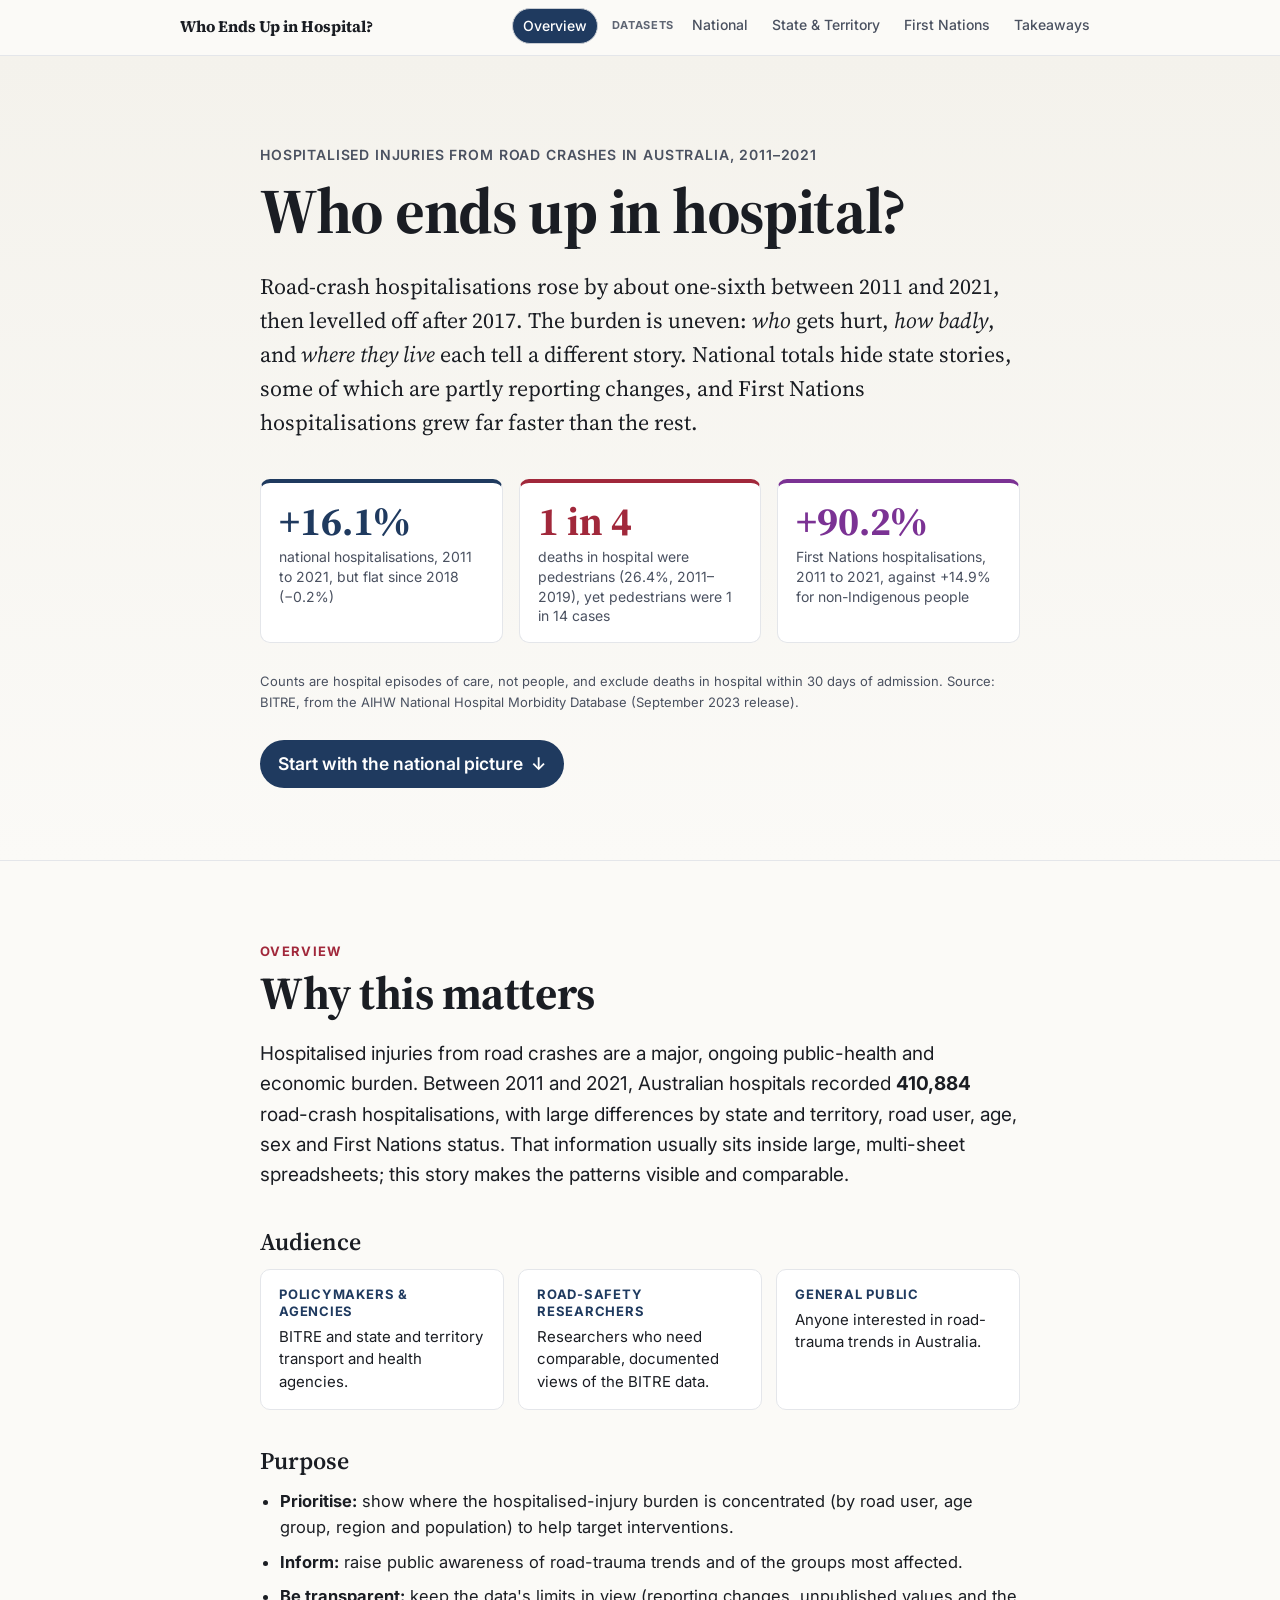
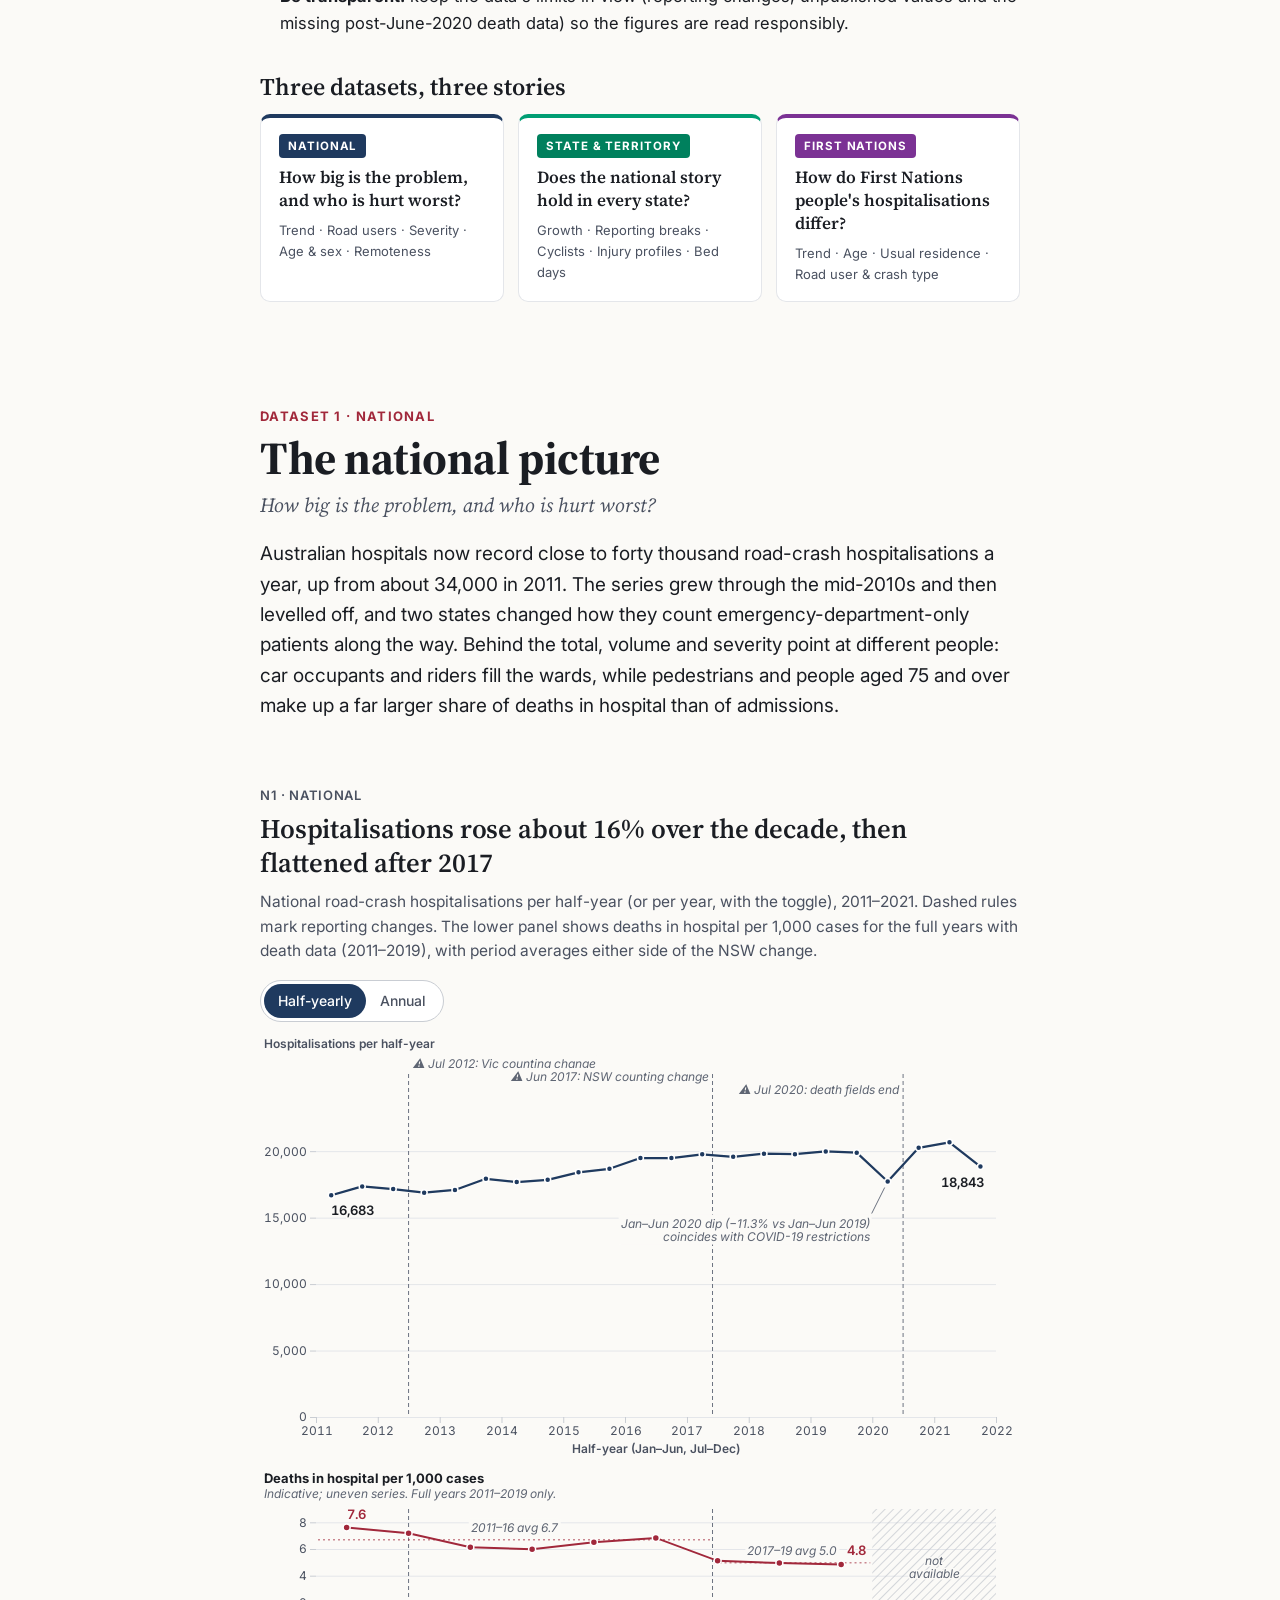
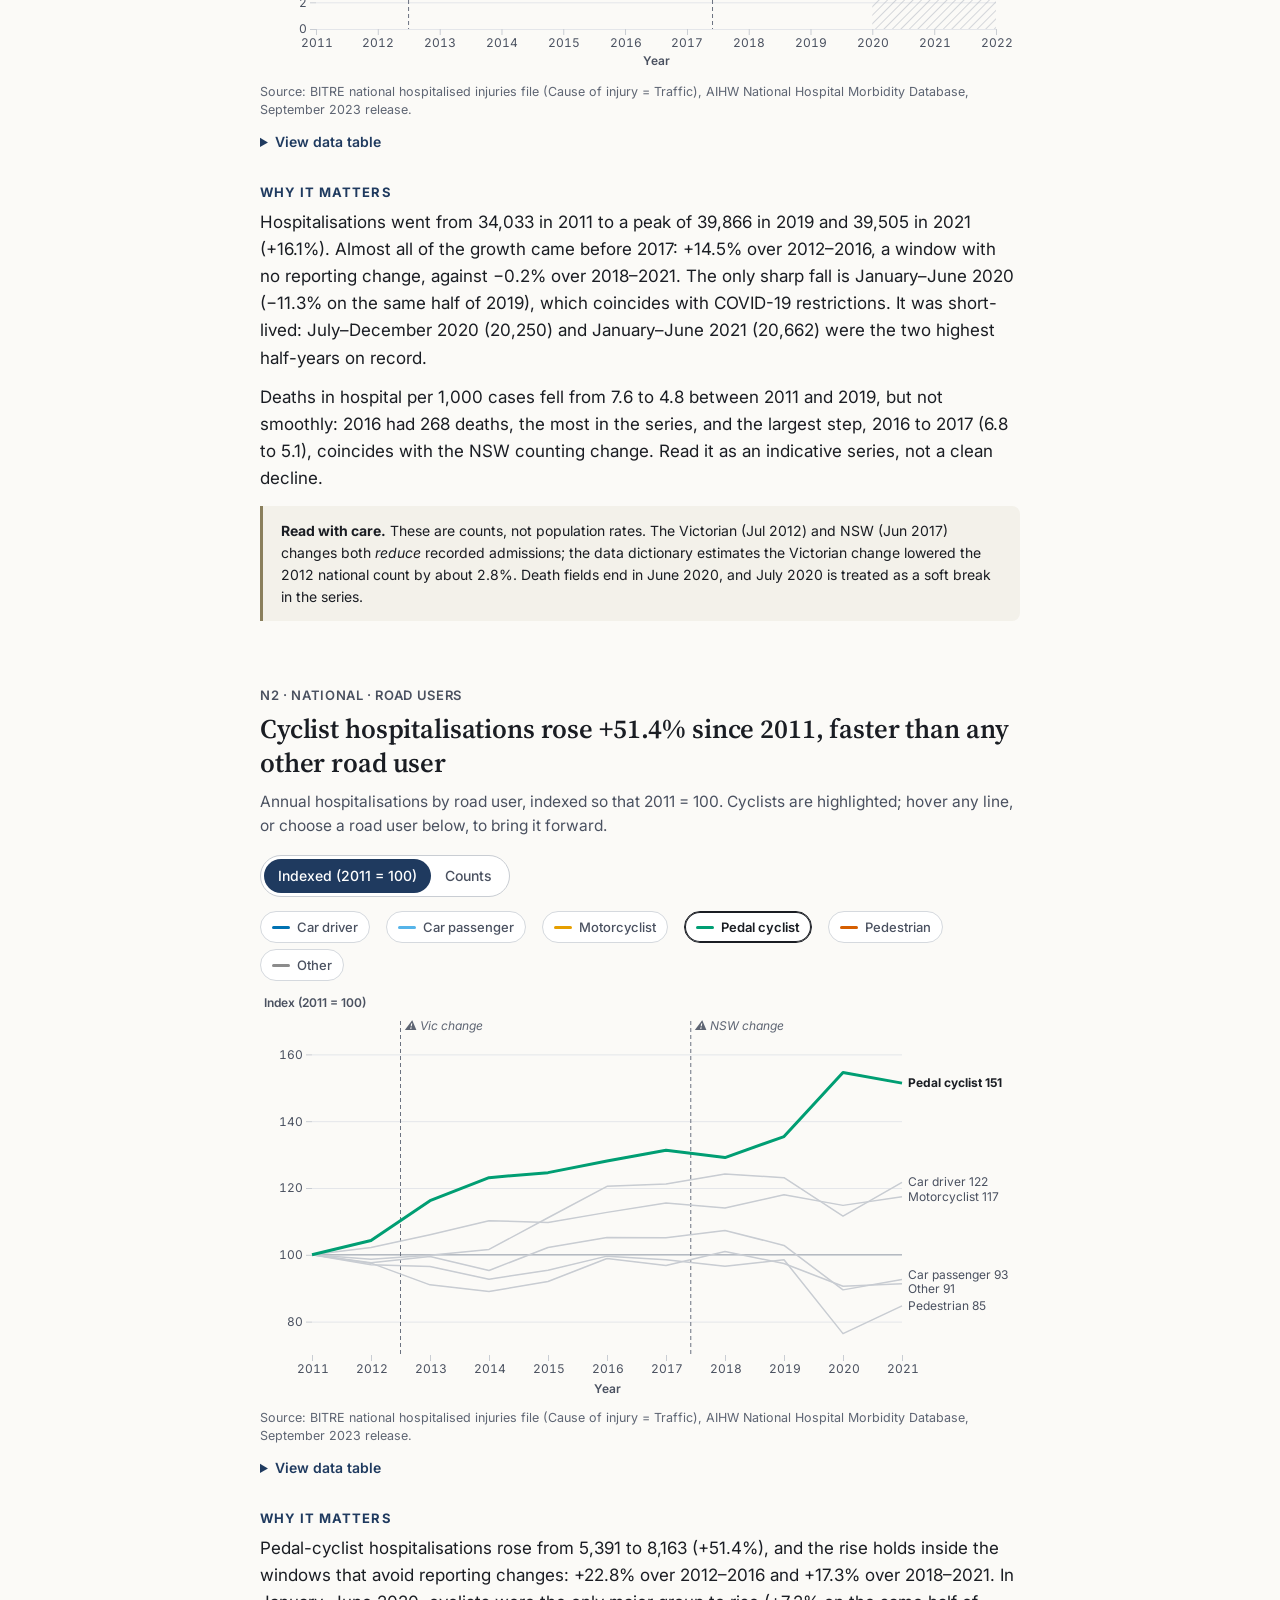
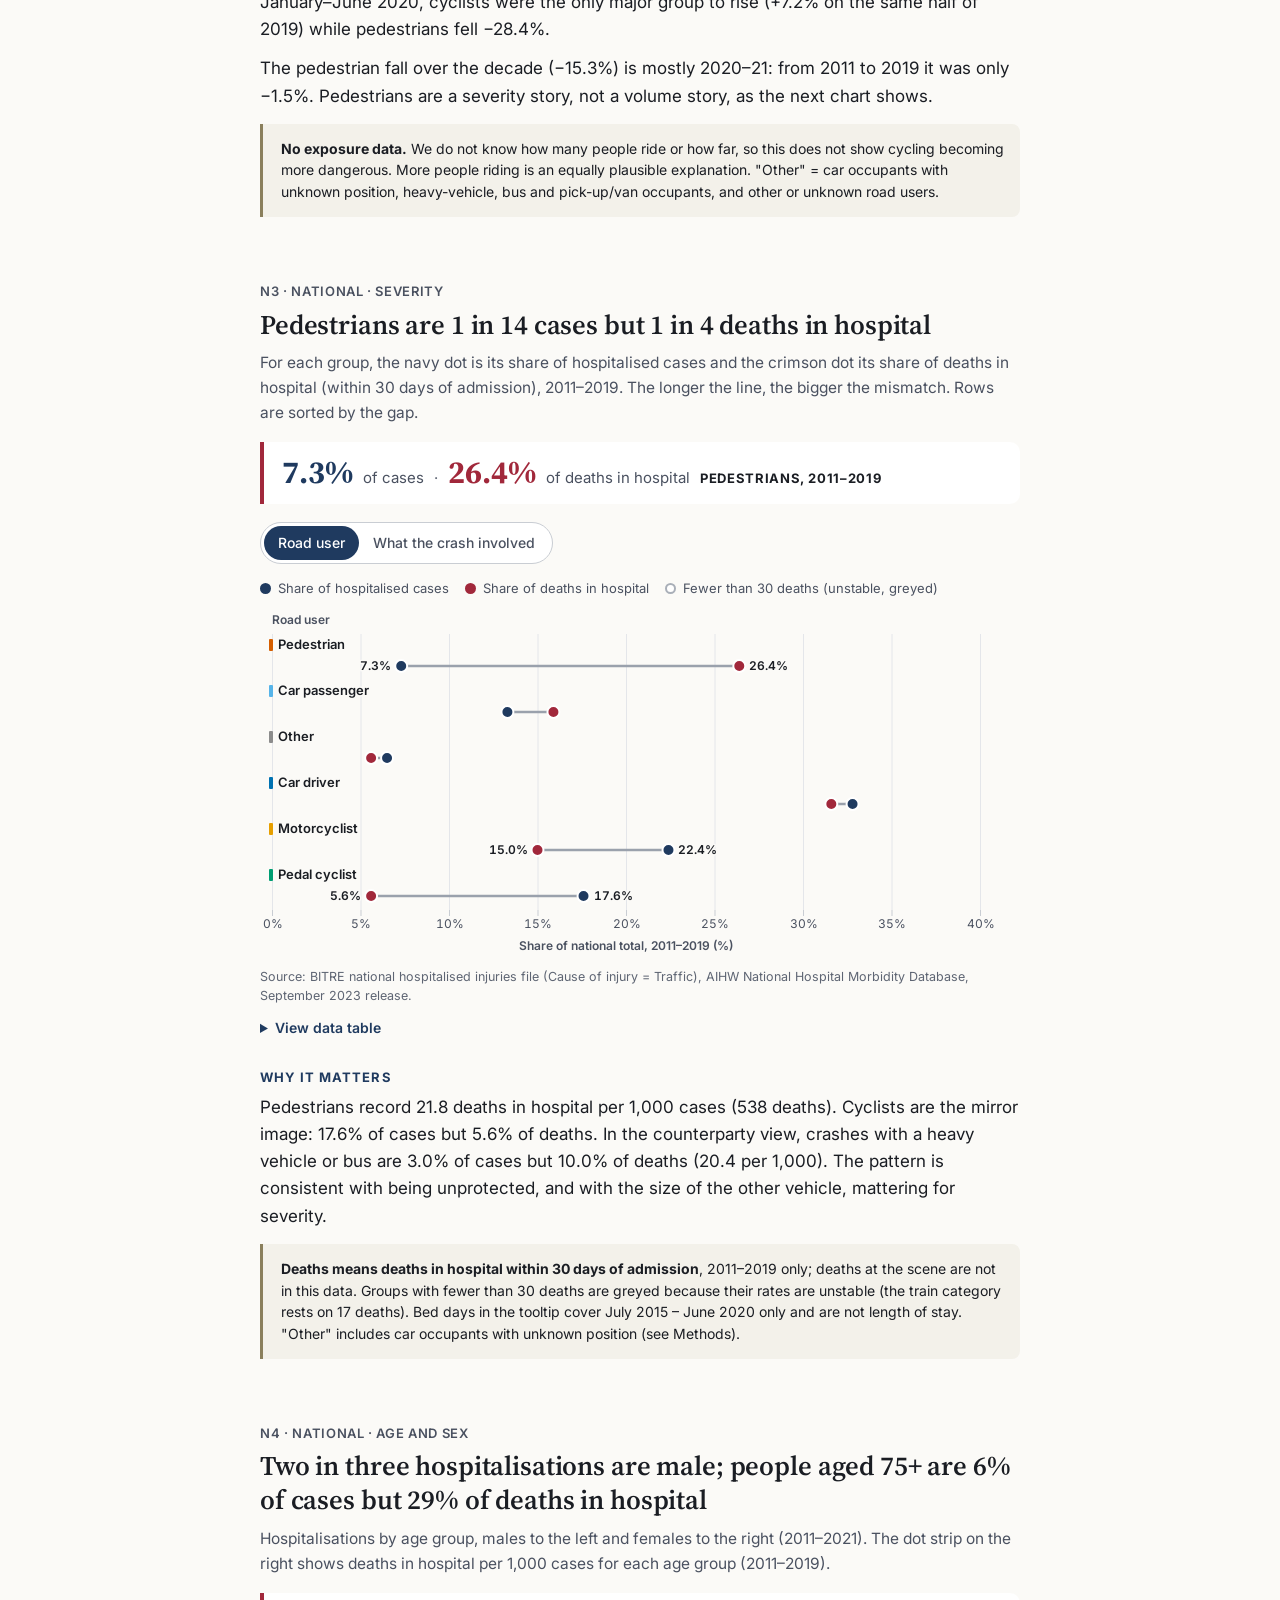
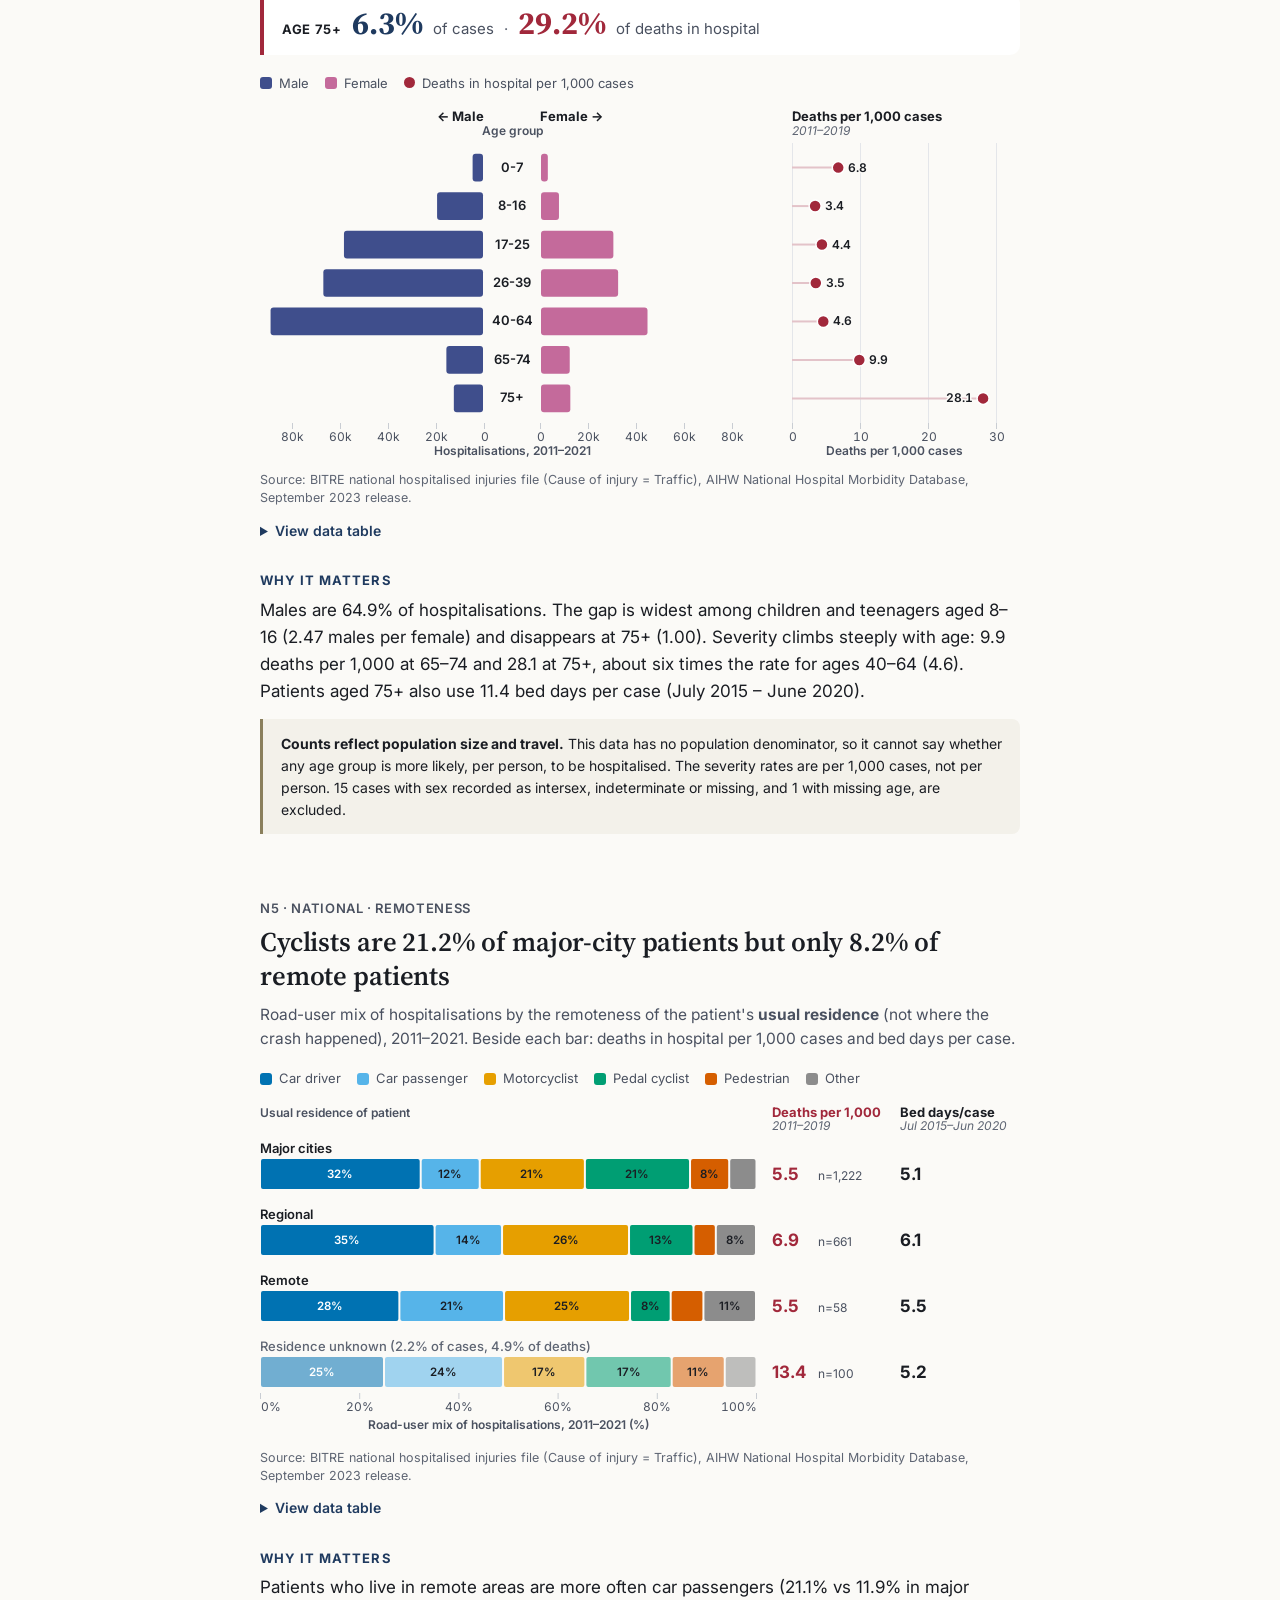
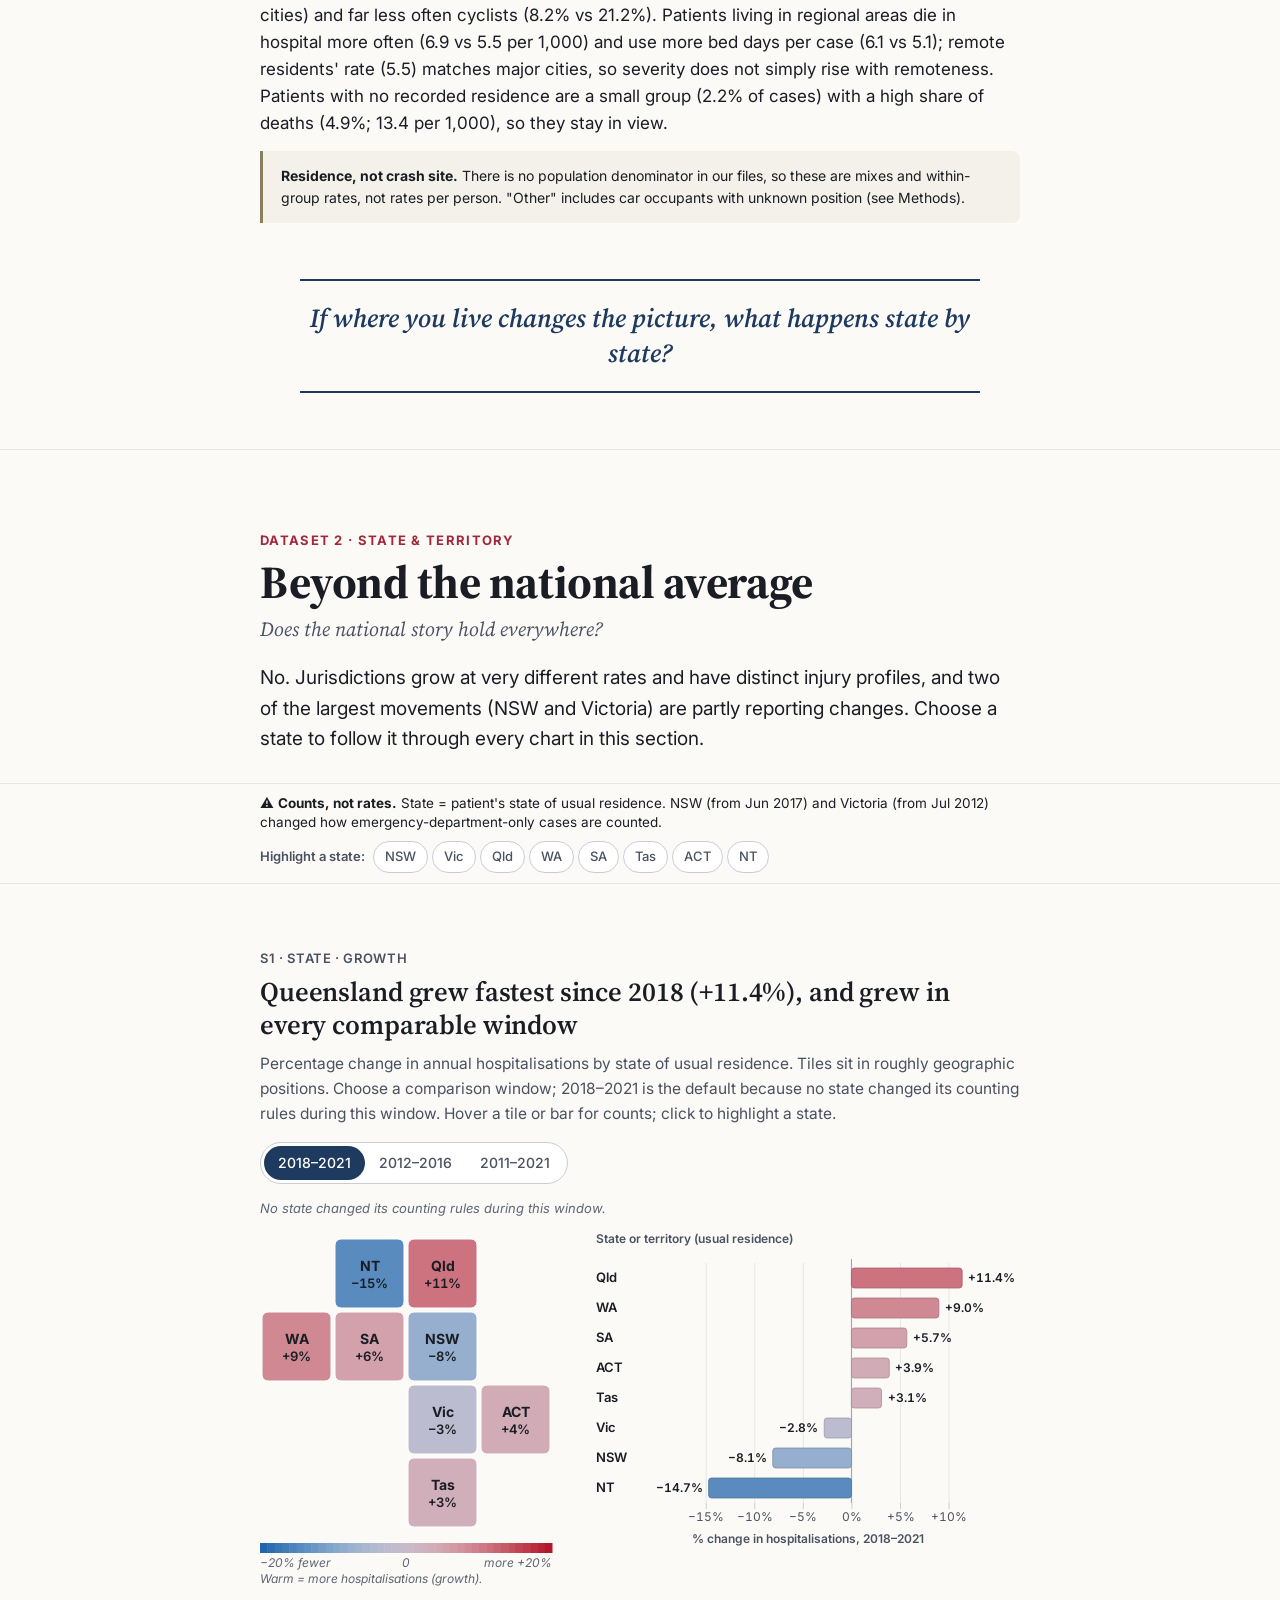
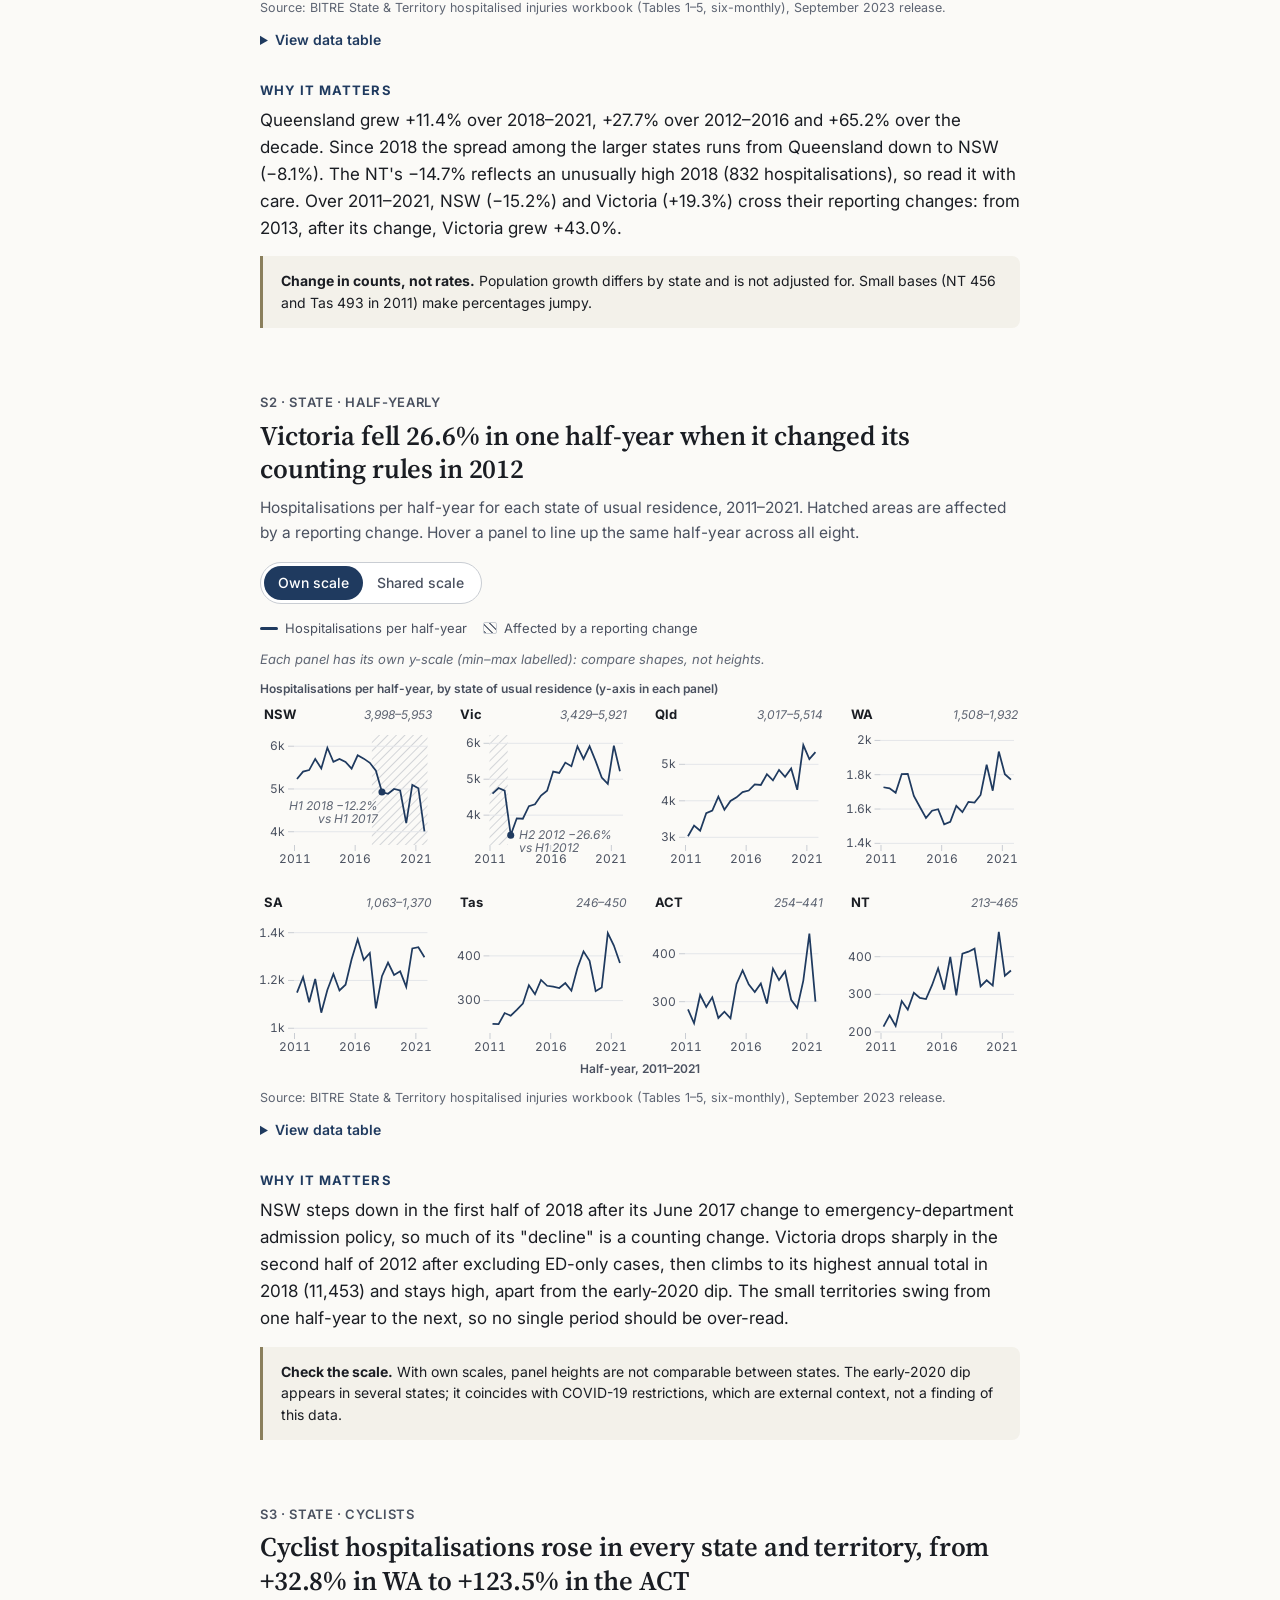
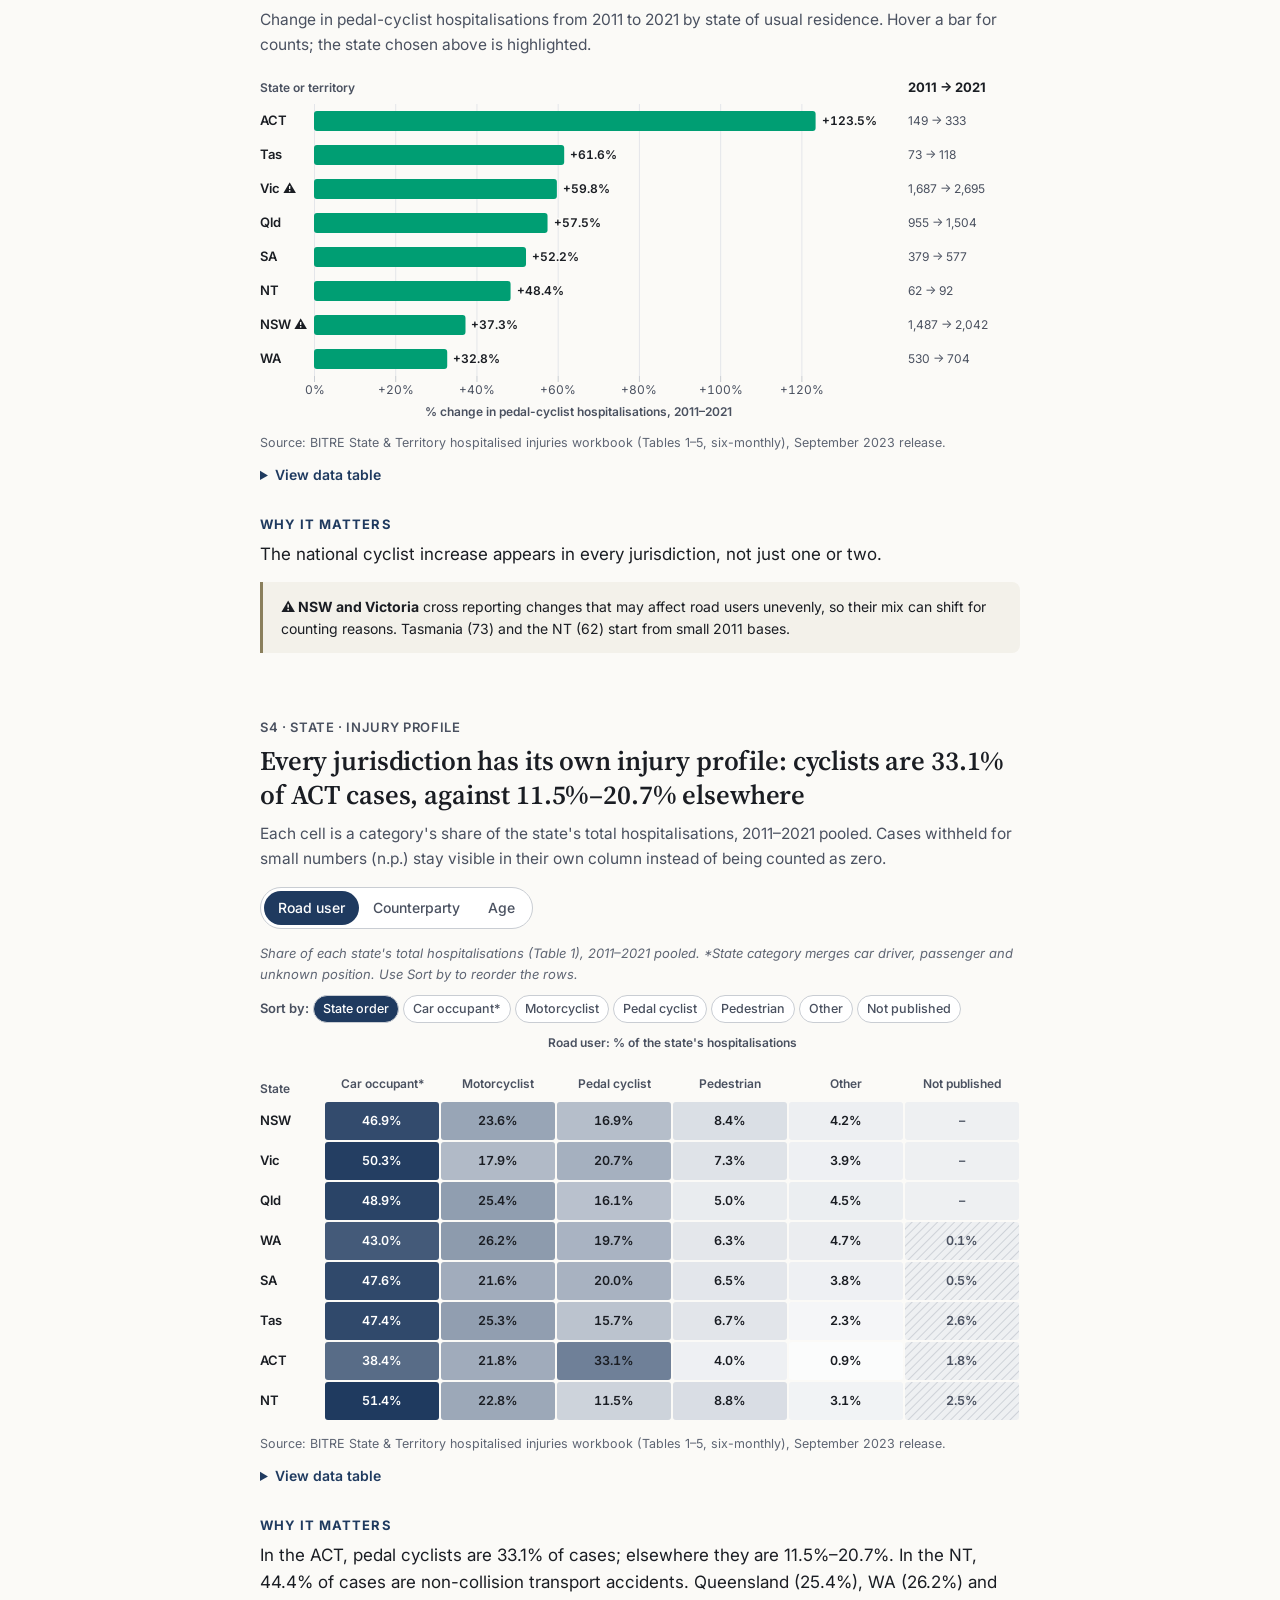
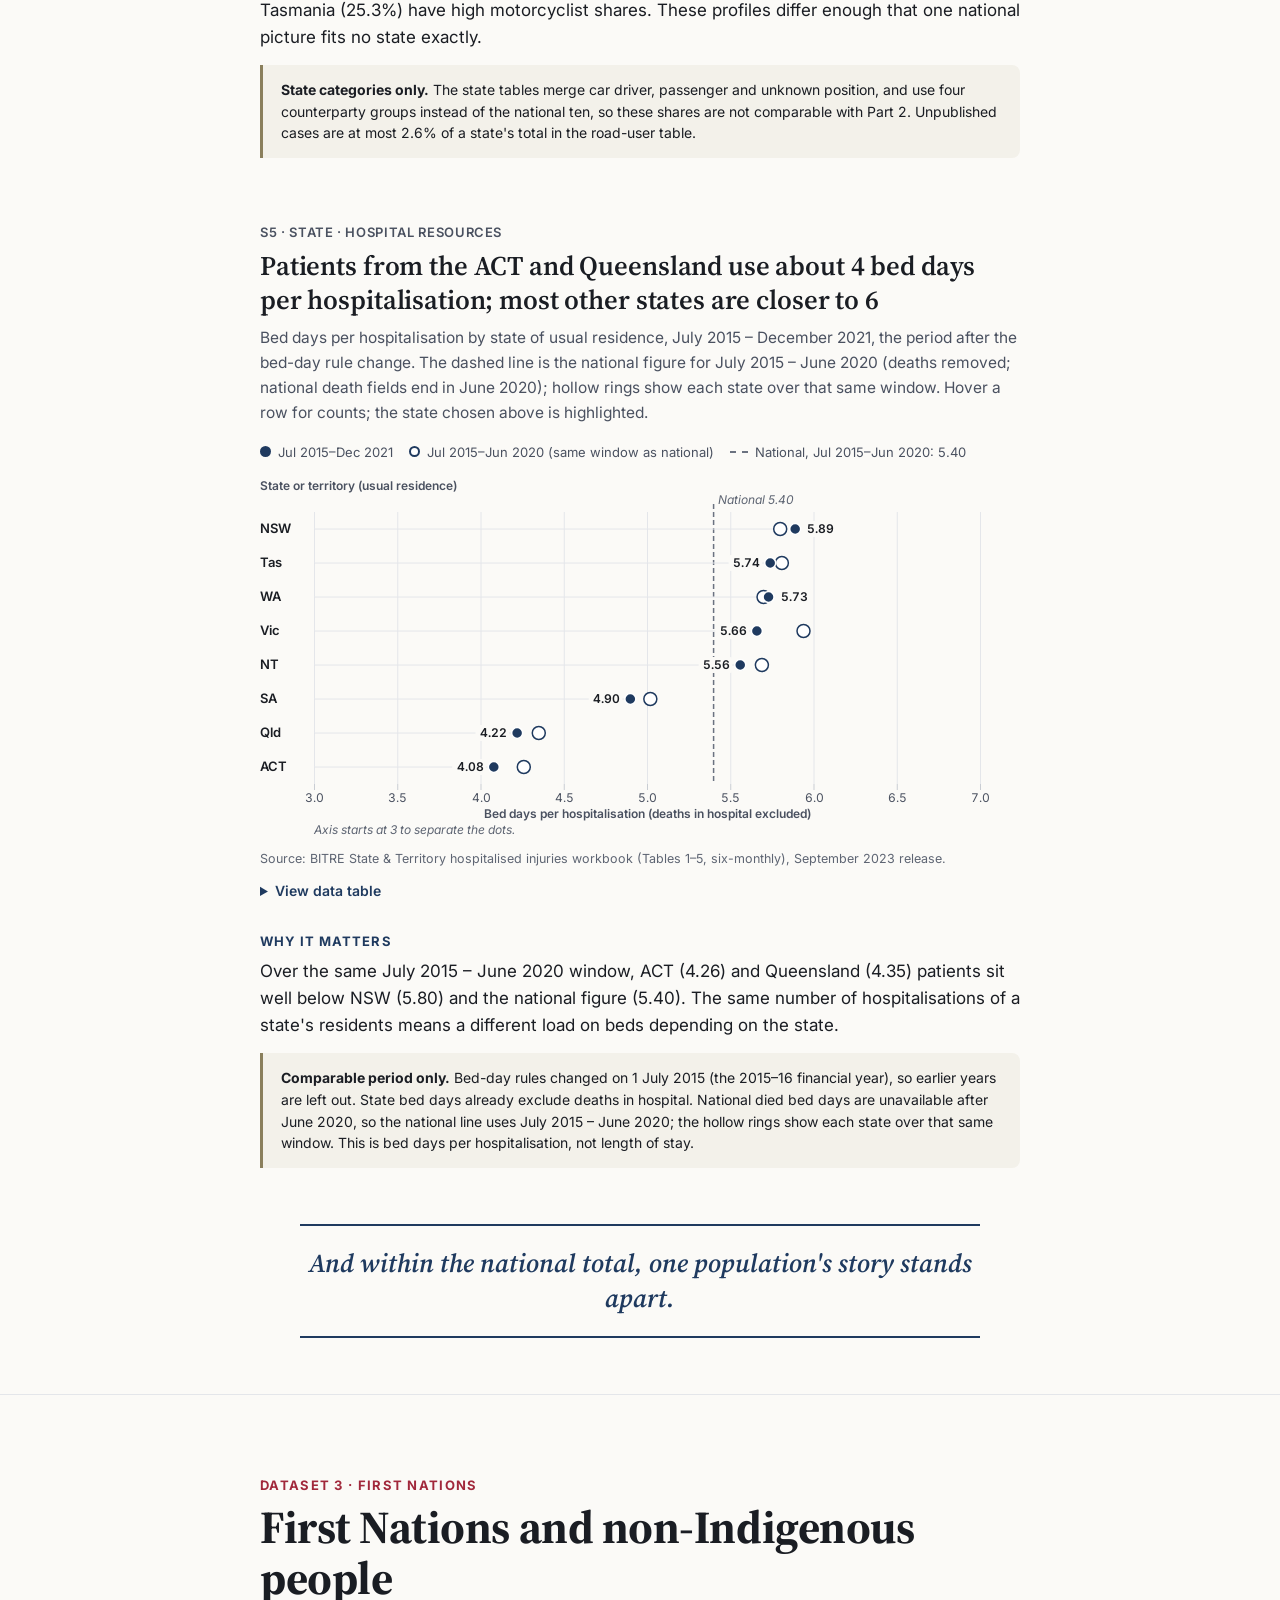
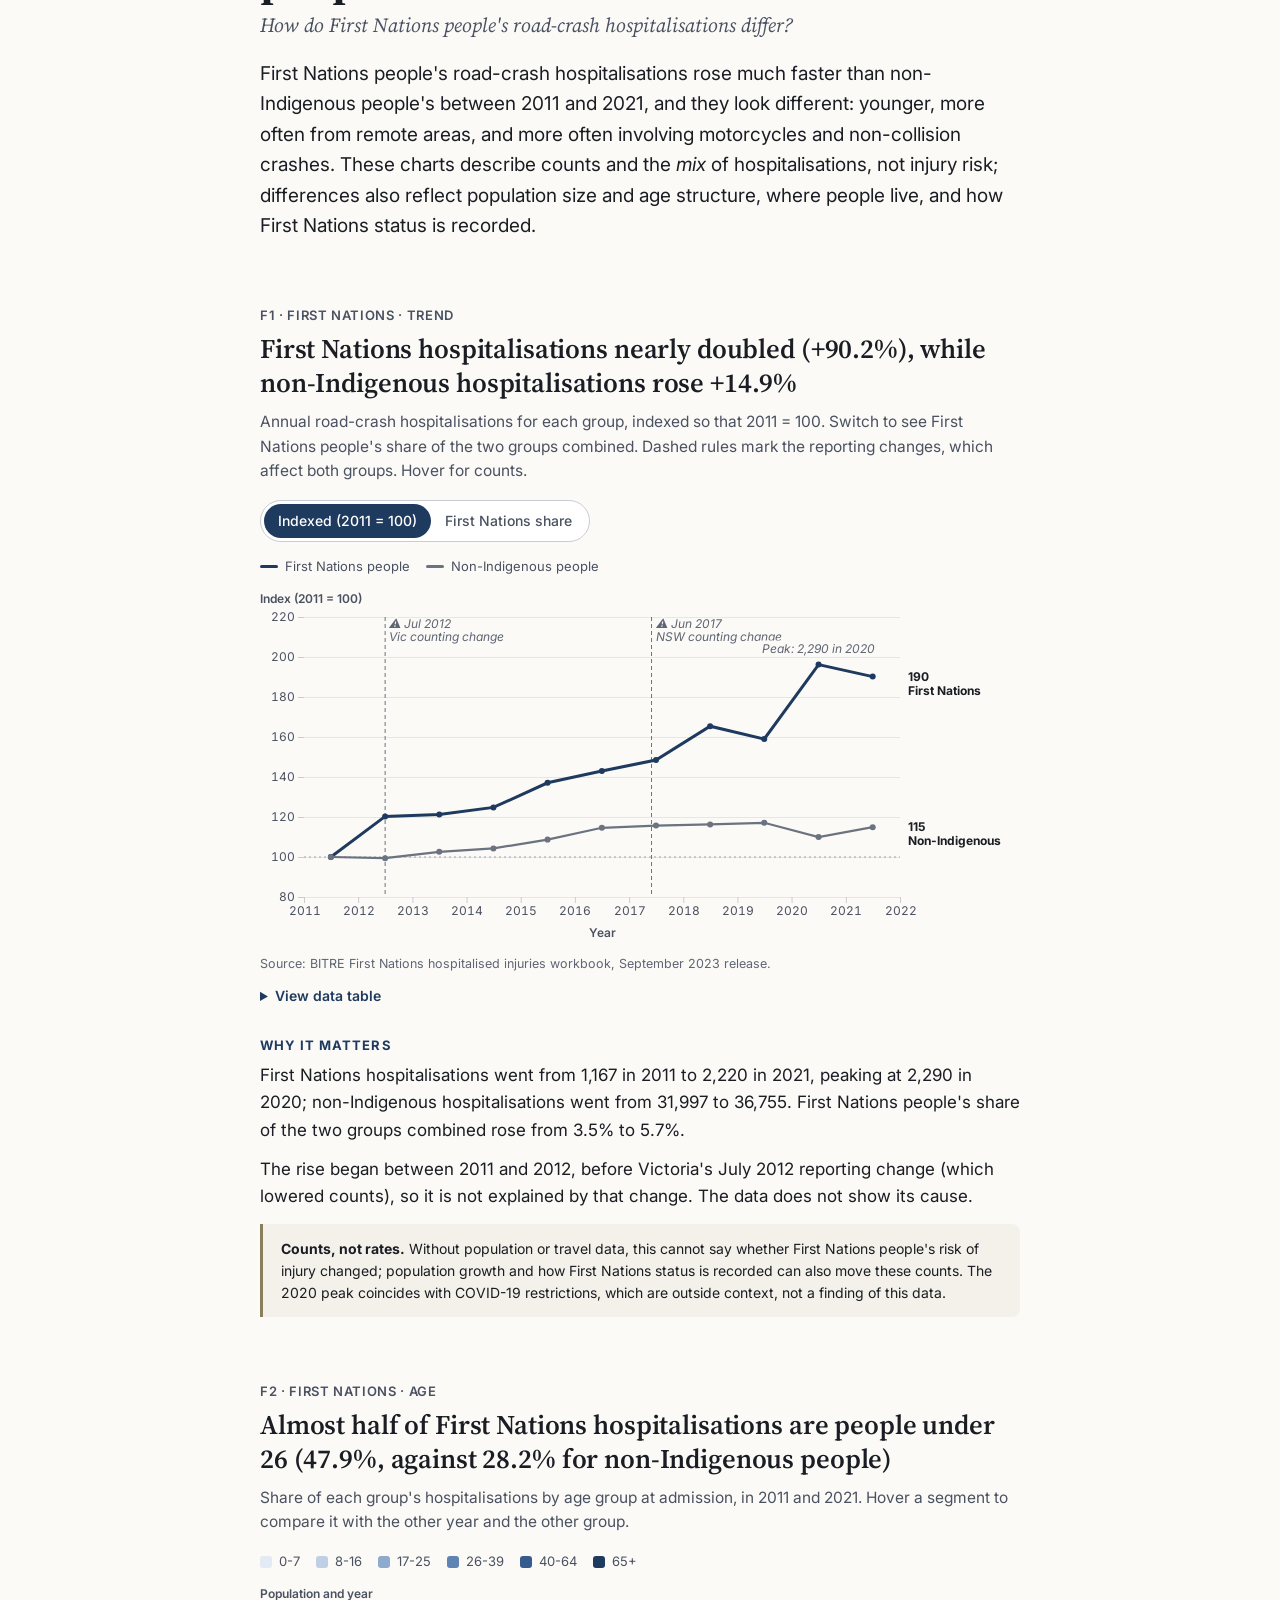
==== commit cc797749: "Make the D3 website uniform, accessible and F4 a slopegraph - One page column shared by text, cards " ====
--- a/Website/index.html
+++ b/Website/index.html
@@ -108,7 +108,7 @@
         <button type="button" data-opt="mode" data-value="annual">Annual</button>
       </div>
     </div>
-    <div class="wrap-wide"><div class="chart" id="chart-n1" data-chart="n1"></div></div>
+    <div class="wrap-wide"><div class="chart" id="chart-n1" data-chart="n1"></div><p class="chart-source">Source: BITRE national hospitalised injuries file (Cause of injury = Traffic), AIHW National Hospital Morbidity Database, September 2023 release.</p></div>
     <div class="wrap">
       <details class="table-toggle"><summary>View data table</summary><div class="table-wrap" id="table-n1"></div></details>
       <div class="why">
@@ -131,7 +131,7 @@
         <button type="button" data-opt="mode" data-value="index">Indexed (2011 = 100)</button>
         <button type="button" data-opt="mode" data-value="count">Counts</button>
       </div>
-      <div class="chart" id="chart-n2" data-chart="n2"></div>
+      <div class="chart" id="chart-n2" data-chart="n2"></div><p class="chart-source">Source: BITRE national hospitalised injuries file (Cause of injury = Traffic), AIHW National Hospital Morbidity Database, September 2023 release.</p>
       <details class="table-toggle"><summary>View data table</summary><div class="table-wrap" id="table-n2"></div></details>
       <div class="why">
         <h4>Why it matters</h4>
@@ -152,7 +152,7 @@
         <button type="button" data-opt="mode" data-value="roadUser">Road user</button>
         <button type="button" data-opt="mode" data-value="counterparty">What the crash involved</button>
       </div>
-      <div class="chart" id="chart-n3" data-chart="n3"></div>
+      <div class="chart" id="chart-n3" data-chart="n3"></div><p class="chart-source">Source: BITRE national hospitalised injuries file (Cause of injury = Traffic), AIHW National Hospital Morbidity Database, September 2023 release.</p>
       <details class="table-toggle"><summary>View data table</summary><div class="table-wrap" id="table-n3"></div></details>
       <div class="why">
         <h4>Why it matters</h4>
@@ -168,7 +168,7 @@
       <h3 class="chart-headline">Two in three hospitalisations are male; people aged 75+ are 6% of cases but 29% of deaths in hospital</h3>
       <p class="chart-desc">Hospitalisations by age group, males to the left and females to the right (2011–2021). The dot strip on the right shows deaths in hospital per 1,000 cases for each age group (2011–2019).</p>
       <div class="callout-stat sev"><span class="who">Age 75+</span> <span class="big cases"><span data-stat="a75Cases"></span></span> of cases <span class="dot" aria-hidden="true">·</span> <span class="big deaths"><span data-stat="a75Deaths"></span></span> of deaths in hospital</div>
-      <div class="chart" id="chart-n4" data-chart="n4"></div>
+      <div class="chart" id="chart-n4" data-chart="n4"></div><p class="chart-source">Source: BITRE national hospitalised injuries file (Cause of injury = Traffic), AIHW National Hospital Morbidity Database, September 2023 release.</p>
       <details class="table-toggle"><summary>View data table</summary><div class="table-wrap" id="table-n4"></div></details>
       <div class="why">
         <h4>Why it matters</h4>
@@ -181,9 +181,9 @@
   <article class="chart-block" id="n5">
     <div class="wrap">
       <p class="kicker">N5 · National · Remoteness</p>
-      <h3 class="chart-headline">The injury mix differs by where patients live</h3>
+      <h3 class="chart-headline">Cyclists are <span data-stat="cycCity"></span> of major-city patients but only <span data-stat="cycRemote"></span> of remote patients</h3>
       <p class="chart-desc">Road-user mix of hospitalisations by the remoteness of the patient's <strong>usual residence</strong> (not where the crash happened), 2011–2021. Beside each bar: deaths in hospital per 1,000 cases and bed days per case.</p>
-      <div class="chart" id="chart-n5" data-chart="n5"></div>
+      <div class="chart" id="chart-n5" data-chart="n5"></div><p class="chart-source">Source: BITRE national hospitalised injuries file (Cause of injury = Traffic), AIHW National Hospital Morbidity Database, September 2023 release.</p>
       <details class="table-toggle"><summary>View data table</summary><div class="table-wrap" id="table-n5"></div></details>
       <div class="why">
         <h4>Why it matters</h4>
@@ -223,7 +223,7 @@
   <article class="chart-block wide" id="s1">
     <div class="wrap">
       <p class="kicker">S1 · State · Growth</p>
-      <h3 class="chart-headline">Queensland grew fastest since 2018, and grew in every comparable window</h3>
+      <h3 class="chart-headline">Queensland grew fastest since 2018 (<span data-stat="qld1821"></span>), and grew in every comparable window</h3>
       <p class="chart-desc">Percentage change in annual hospitalisations by state of usual residence. Tiles sit in roughly geographic positions. Choose a comparison window; 2018–2021 is the default because no state changed its counting rules during this window. Hover a tile or bar for counts; click to highlight a state.</p>
       <div class="controls" data-chart="s1" role="group" aria-label="Comparison window">
         <button type="button" data-opt="window" data-value="2018-2021">2018–2021</button>
@@ -231,7 +231,7 @@
         <button type="button" data-opt="window" data-value="2011-2021">2011–2021</button>
       </div>
     </div>
-    <div class="wrap-wide"><div class="chart" id="chart-s1" data-chart="s1"></div></div>
+    <div class="wrap-wide"><div class="chart" id="chart-s1" data-chart="s1"></div><p class="chart-source">Source: BITRE State &amp; Territory hospitalised injuries workbook (Tables 1–5, six-monthly), September 2023 release.</p></div>
     <div class="wrap">
       <details class="table-toggle"><summary>View data table</summary><div class="table-wrap" id="table-s1"></div></details>
       <div class="why">
@@ -245,14 +245,14 @@
   <article class="chart-block wide" id="s2">
     <div class="wrap">
       <p class="kicker">S2 · State · Half-yearly</p>
-      <h3 class="chart-headline">Half-yearly data reveals the reporting breaks</h3>
+      <h3 class="chart-headline">Victoria fell <span data-stat="vicDrop12"></span> in one half-year when it changed its counting rules in 2012</h3>
       <p class="chart-desc">Hospitalisations per half-year for each state of usual residence, 2011–2021. Hatched areas are affected by a reporting change. Hover a panel to line up the same half-year across all eight.</p>
       <div class="controls" data-chart="s2" role="group" aria-label="Y-scale">
         <button type="button" data-opt="scale" data-value="own">Own scale</button>
         <button type="button" data-opt="scale" data-value="shared">Shared scale</button>
       </div>
     </div>
-    <div class="wrap-wide"><div class="chart" id="chart-s2" data-chart="s2"></div></div>
+    <div class="wrap-wide"><div class="chart" id="chart-s2" data-chart="s2"></div><p class="chart-source">Source: BITRE State &amp; Territory hospitalised injuries workbook (Tables 1–5, six-monthly), September 2023 release.</p></div>
     <div class="wrap">
       <details class="table-toggle"><summary>View data table</summary><div class="table-wrap" id="table-s2"></div></details>
       <div class="why">
@@ -266,9 +266,9 @@
   <article class="chart-block" id="s3">
     <div class="wrap">
       <p class="kicker">S3 · State · Cyclists</p>
-      <h3 class="chart-headline">Cyclist hospitalisations rose in every state and territory</h3>
-      <p class="chart-desc">Change in pedal-cyclist hospitalisations from 2011 to 2021 by state of usual residence, from <span data-stat="actCyc"></span> in the ACT to <span data-stat="waCyc"></span> in WA. Hover a bar for counts; the state chosen above is highlighted.</p>
-      <div class="chart" id="chart-s3" data-chart="s3"></div>
+      <h3 class="chart-headline">Cyclist hospitalisations rose in every state and territory, from <span data-stat="waCyc"></span> in WA to <span data-stat="actCyc"></span> in the ACT</h3>
+      <p class="chart-desc">Change in pedal-cyclist hospitalisations from 2011 to 2021 by state of usual residence. Hover a bar for counts; the state chosen above is highlighted.</p>
+      <div class="chart" id="chart-s3" data-chart="s3"></div><p class="chart-source">Source: BITRE State &amp; Territory hospitalised injuries workbook (Tables 1–5, six-monthly), September 2023 release.</p>
       <details class="table-toggle"><summary>View data table</summary><div class="table-wrap" id="table-s3"></div></details>
       <div class="why">
         <h4>Why it matters</h4>
@@ -281,7 +281,7 @@
   <article class="chart-block wide" id="s4">
     <div class="wrap">
       <p class="kicker">S4 · State · Injury profile</p>
-      <h3 class="chart-headline">Every jurisdiction has its own injury profile</h3>
+      <h3 class="chart-headline">Every jurisdiction has its own injury profile: cyclists are <span data-stat="actCycShare"></span> of ACT cases, against <span data-stat="cycShareMin"></span>–<span data-stat="cycShareMax"></span> elsewhere</h3>
       <p class="chart-desc">Each cell is a category's share of the state's total hospitalisations, 2011–2021 pooled. Cases withheld for small numbers (n.p.) stay visible in their own column instead of being counted as zero.</p>
       <div class="controls" data-chart="s4" role="group" aria-label="Category scheme">
         <button type="button" data-opt="mode" data-value="roadUser">Road user</button>
@@ -289,7 +289,7 @@
         <button type="button" data-opt="mode" data-value="age">Age</button>
       </div>
     </div>
-    <div class="wrap-wide"><div class="chart" id="chart-s4" data-chart="s4"></div></div>
+    <div class="wrap-wide"><div class="chart" id="chart-s4" data-chart="s4"></div><p class="chart-source">Source: BITRE State &amp; Territory hospitalised injuries workbook (Tables 1–5, six-monthly), September 2023 release.</p></div>
     <div class="wrap">
       <details class="table-toggle"><summary>View data table</summary><div class="table-wrap" id="table-s4"></div></details>
       <div class="why">
@@ -305,7 +305,7 @@
       <p class="kicker">S5 · State · Hospital resources</p>
       <h3 class="chart-headline">Patients from the ACT and Queensland use about 4 bed days per hospitalisation; most other states are closer to 6</h3>
       <p class="chart-desc">Bed days per hospitalisation by state of usual residence, July 2015 – December 2021, the period after the bed-day rule change. The dashed line is the national figure for July 2015 – June 2020 (deaths removed; national death fields end in June 2020); hollow rings show each state over that same window. Hover a row for counts; the state chosen above is highlighted.</p>
-      <div class="chart" id="chart-s5" data-chart="s5"></div>
+      <div class="chart" id="chart-s5" data-chart="s5"></div><p class="chart-source">Source: BITRE State &amp; Territory hospitalised injuries workbook (Tables 1–5, six-monthly), September 2023 release.</p>
       <details class="table-toggle"><summary>View data table</summary><div class="table-wrap" id="table-s5"></div></details>
       <div class="why">
         <h4>Why it matters</h4>
@@ -339,7 +339,7 @@
         <button type="button" data-opt="mode" data-value="share">First Nations share</button>
       </div>
     </div>
-    <div class="wrap-wide"><div class="chart" id="chart-f1" data-chart="f1"></div></div>
+    <div class="wrap-wide"><div class="chart" id="chart-f1" data-chart="f1"></div><p class="chart-source">Source: BITRE First Nations hospitalised injuries workbook, September 2023 release.</p></div>
     <div class="wrap">
       <details class="table-toggle"><summary>View data table</summary><div class="table-wrap" id="table-f1"></div></details>
       <div class="why">
@@ -356,7 +356,7 @@
       <p class="kicker">F2 · First Nations · Age</p>
       <h3 class="chart-headline">Almost half of First Nations hospitalisations are people under 26 (<span data-stat="fnU26"></span>, against <span data-stat="niU26"></span> for non-Indigenous people)</h3>
       <p class="chart-desc">Share of each group's hospitalisations by age group at admission, in 2011 and 2021. Hover a segment to compare it with the other year and the other group.</p>
-      <div class="chart" id="chart-f2" data-chart="f2"></div>
+      <div class="chart" id="chart-f2" data-chart="f2"></div><p class="chart-source">Source: BITRE First Nations hospitalised injuries workbook, September 2023 release.</p>
       <details class="table-toggle"><summary>View data table</summary><div class="table-wrap" id="table-f2"></div></details>
       <div class="why">
         <h4>Why it matters</h4>
@@ -372,7 +372,7 @@
       <p class="kicker">F3 · First Nations · Usual residence</p>
       <h3 class="chart-headline"><span data-stat="fnRemote"></span> of First Nations patients with a known residence live in remote areas, against <span data-stat="niRemote"></span> of non-Indigenous patients</h3>
       <p class="chart-desc">Share of each group's hospitalisations by remoteness of the patient's <strong>usual residence</strong> (not where the crash happened), 2011 and 2021, for cases with a known residence.</p>
-      <div class="chart" id="chart-f3" data-chart="f3"></div>
+      <div class="chart" id="chart-f3" data-chart="f3"></div><p class="chart-source">Source: BITRE First Nations hospitalised injuries workbook, September 2023 release.</p>
       <details class="table-toggle"><summary>View data table</summary><div class="table-wrap" id="table-f3"></div></details>
       <div class="why">
         <h4>Why it matters</h4>
@@ -387,12 +387,12 @@
     <div class="wrap">
       <p class="kicker">F4 · First Nations · Road user and crash type</p>
       <h3 class="chart-headline">Motorcyclists rose from <span data-stat="fnMotoShare2011"></span> to <span data-stat="fnMotoShare2021"></span> of First Nations hospitalisations; the non-Indigenous share stayed at <span data-stat="niMotoShare2021"></span></h3>
-      <p class="chart-desc">Share of each group's hospitalisations by road user, or by what the crash involved (counterparty), in 2011 and 2021. Hover a segment to compare.</p>
+      <p class="chart-desc">How each group's share of hospitalisations by road user, or by what the crash involved, moved between 2011 and 2021. A steeper line is a bigger shift; both panels share one scale. Hover a line to compare.</p>
       <div class="controls" data-chart="f4" role="group" aria-label="Category">
         <button type="button" data-opt="mode" data-value="roadUser">Road user</button>
         <button type="button" data-opt="mode" data-value="counterparty">What the crash involved</button>
       </div>
-      <div class="chart" id="chart-f4" data-chart="f4"></div>
+      <div class="chart" id="chart-f4" data-chart="f4"></div><p class="chart-source">Source: BITRE First Nations hospitalised injuries workbook, September 2023 release.</p>
       <details class="table-toggle"><summary>View data table</summary><div class="table-wrap" id="table-f4"></div></details>
       <div class="why">
         <h4>Why it matters</h4>
@@ -476,6 +476,7 @@
   </div>
 </section>
 </main>
+<a class="to-top" href="#top" aria-label="Back to top" hidden><span aria-hidden="true">↑</span><span class="to-top-label" aria-hidden="true">Back to top</span></a>
 
 <footer class="site-footer">
   <div class="wrap">
@@ -499,6 +500,7 @@
 <script src="assets/js/charts/s5-beddays.js"></script>
 <script src="assets/js/charts/f1-trend.js"></script>
 <script src="assets/js/charts/f-mix.js"></script>
+<script src="assets/js/charts/f4-slope.js"></script>
 <script src="assets/js/main.js"></script>
 </body>
 </html>
--- a/Website/assets/css/style.css
+++ b/Website/assets/css/style.css
@@ -16,8 +16,10 @@
   --caveat-rule: #8A7F5C;
   --serif: "Source Serif 4", "Source Serif Pro", Georgia, "Times New Roman", serif;
   --sans: Inter, system-ui, -apple-system, "Segoe UI", Roboto, "Helvetica Neue", Arial, sans-serif;
-  --prose: 720px;
-  --wide: 1040px;
+  --prose: 720px;          /* .transition only */
+  --col: 800px;            /* one page column: text, cards and charts all share it (760px inside) */
+  --measure: 100%;         /* text fills the column, so every block ends on the same right edge */
+  --wide: 960px;           /* nav bar only: room for the brand and all links */
   --nav-h: 52px;
   color-scheme: light;
 }
@@ -44,8 +46,11 @@
 :focus-visible { outline: 3px solid var(--navy); outline-offset: 2px; box-shadow: 0 0 0 5px #fff; }
 .controls button[aria-pressed="true"]:focus-visible, .chip[aria-pressed="true"]:focus-visible { outline-color: #E69F00; }
 
-.wrap { max-width: var(--prose); margin: 0 auto; padding: 0 20px; }
-.wrap-wide { max-width: var(--wide); margin: 0 auto; padding: 0 20px; }
+.wrap, .wrap-wide { max-width: var(--col); margin: 0 auto; padding: 0 20px; }
+/* One shared column: text, charts, cards and grids all use its full width, so every block
+ * shares both edges. The column is narrow enough (760px) to keep lines near 80 characters. */
+.lede, .prose, .fineprint, .part-head, .tasks, .kicker, .chart-headline, .chart-desc, .chart-note,
+.why, .caveat, .methods p, .methods li, .pending, .cant-tell { max-width: var(--measure); }
 
 /* ------------------------------------------------------------ nav */
 .site-header { position: sticky; top: 0; z-index: 50; background: rgba(251, 250, 247, 0.94); backdrop-filter: saturate(1.4) blur(8px); border-bottom: 1px solid var(--rule); padding-top: env(safe-area-inset-top, 0px); }
@@ -63,7 +68,7 @@
 /* ------------------------------------------------------------ hero */
 .hero { padding: 88px 0 72px; border-bottom: 1px solid var(--rule); background: linear-gradient(180deg, #F4F2EC 0%, var(--bg) 100%); }
 .eyebrow { font-size: 14px; font-weight: 600; letter-spacing: 0.06em; text-transform: uppercase; color: var(--ink-2); margin: 0 0 12px; }
-h1 { font: 700 clamp(44px, 8vw, 76px)/1.02 var(--serif); letter-spacing: -0.02em; margin: 0 0 24px; }
+h1 { font: 700 clamp(40px, 7vw, 64px)/1.04 var(--serif); letter-spacing: -0.02em; margin: 0 0 24px; }
 .lede { font: 400 clamp(19px, 2.4vw, 22px)/1.55 var(--serif); color: var(--ink); margin: 0 0 40px; }
 .stat-row { display: grid; grid-template-columns: repeat(3, 1fr); gap: 16px; margin: 0 0 28px; }
 .stat { background: var(--surface); border: 1px solid var(--rule); border-top: 4px solid var(--navy); border-radius: 10px; padding: 18px 18px 16px; display: flex; flex-direction: column; gap: 6px; }
@@ -280,3 +285,29 @@
 .fn .tk-num { color: #7B3294; }
 @media (max-width: 860px) { .ap-grid, .ds-cards { grid-template-columns: 1fr; } }
 @media (max-width: 600px) { .site-nav .nav-ds { display: none; } }
+
+/* ==================================================================== design-rules checklist */
+/* every chart names its source directly under it */
+.chart-source { font-size: 12.5px; line-height: 1.45; color: var(--ink-3); margin: 2px 0 6px; max-width: var(--measure); }
+/* charts take keyboard focus (U.keynav): show it clearly */
+.chart svg[tabindex]:focus-visible { outline: 3px solid var(--navy); outline-offset: 4px; border-radius: 4px; box-shadow: none; }
+/* G3 back to top */
+.to-top { position: fixed; right: max(16px, env(safe-area-inset-right, 0px)); bottom: calc(16px + env(safe-area-inset-bottom, 0px)); z-index: 60;
+  display: inline-flex; align-items: center; gap: 6px; min-height: 44px; padding: 0 16px; border-radius: 999px;
+  background: var(--navy); color: #fff; font: 600 14px/1 var(--sans); text-decoration: none; box-shadow: 0 4px 14px rgba(20, 30, 50, 0.18); }
+.to-top:hover { background: #16304F; }
+@media (max-width: 600px) { .to-top { width: 44px; padding: 0; justify-content: center; font-size: 18px; } .to-top-label { display: none; } }
+/* touch: every control is at least 44px tall */
+@media (pointer: coarse) {
+  .controls button, .chip, .sort-bar .chip, .legend-btn, .table-toggle summary, .site-nav li a, .scroll-cue { min-height: 44px; }
+  .site-nav li a, .table-toggle summary { display: inline-flex; align-items: center; }
+  .legend-btn, .chip { display: inline-flex; align-items: center; }
+}
+
+/* Desktop: slightly larger reading text so the full-width column stays comfortable */
+@media (min-width: 1024px) {
+  body { font-size: 17.5px; }
+  .prose { font-size: 19px; }
+  .why p { font-size: 17px; }
+  .chart-desc { font-size: 15.5px; }
+}
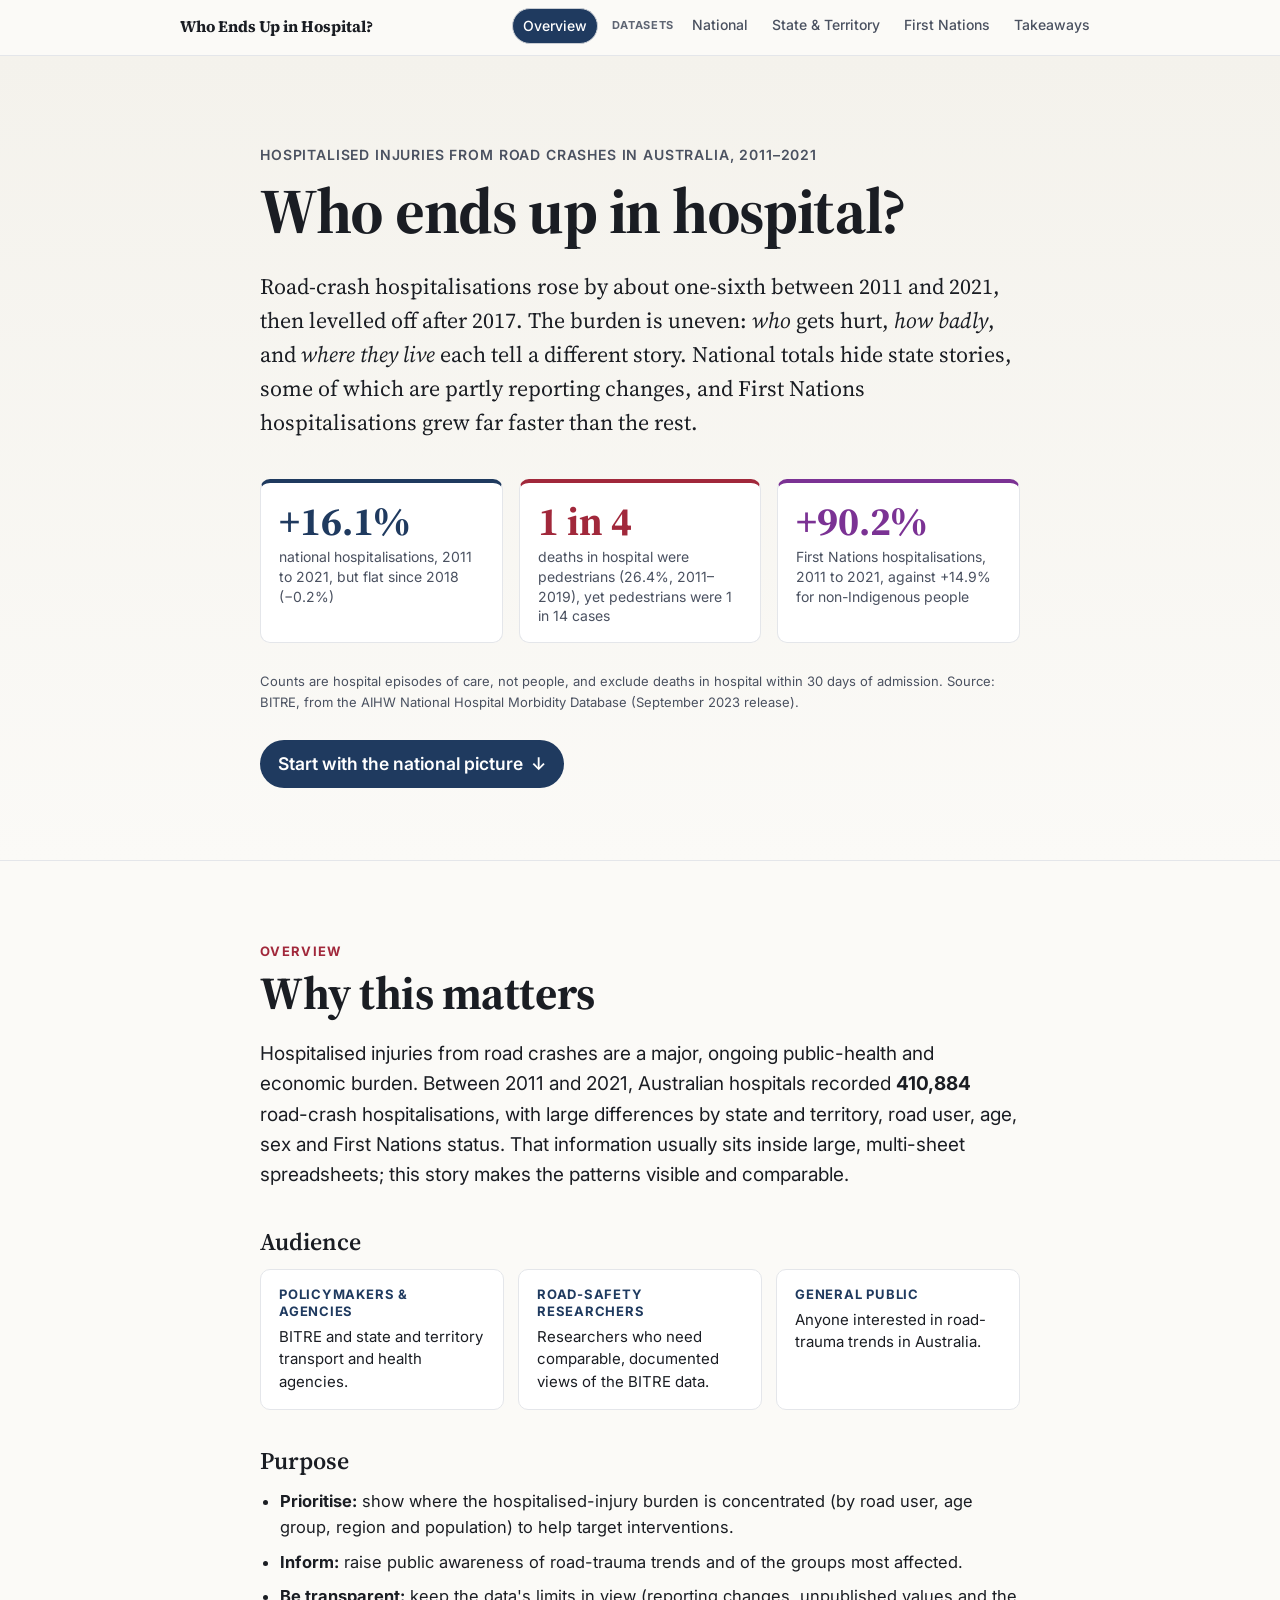
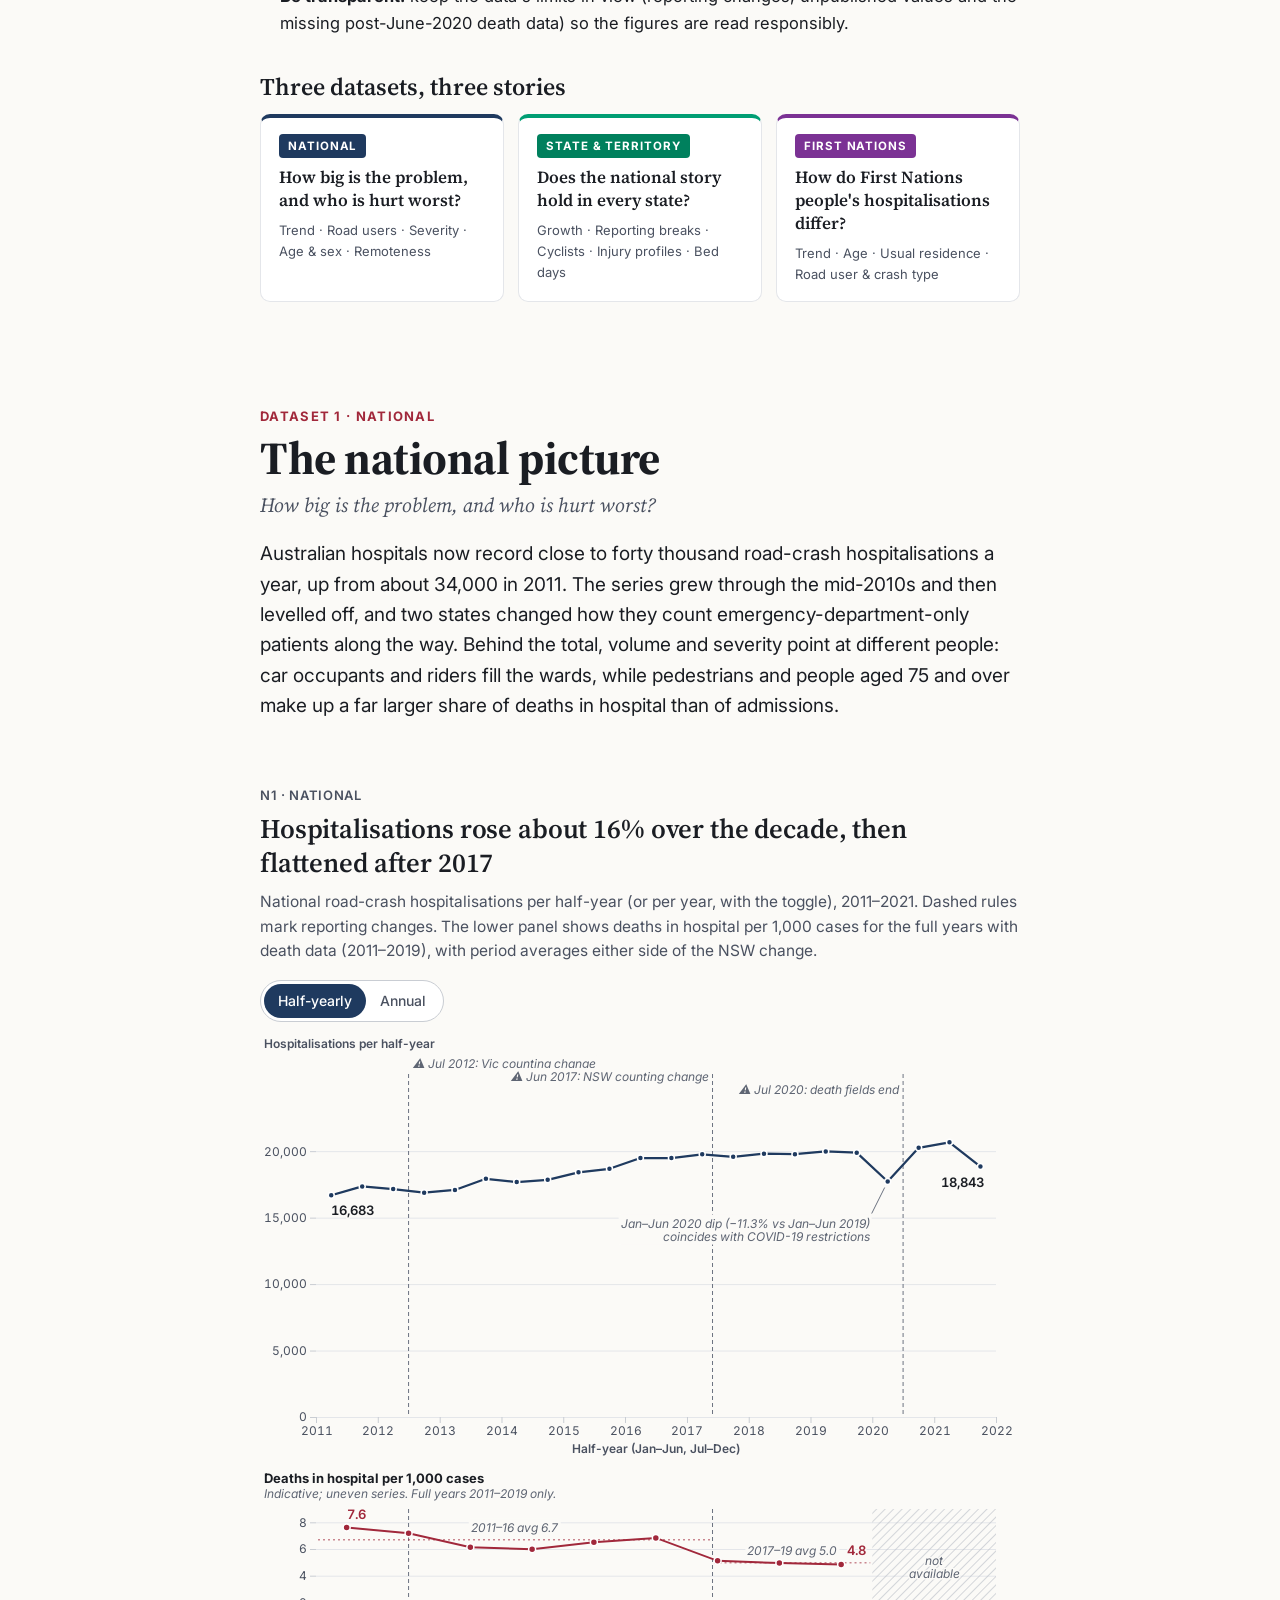
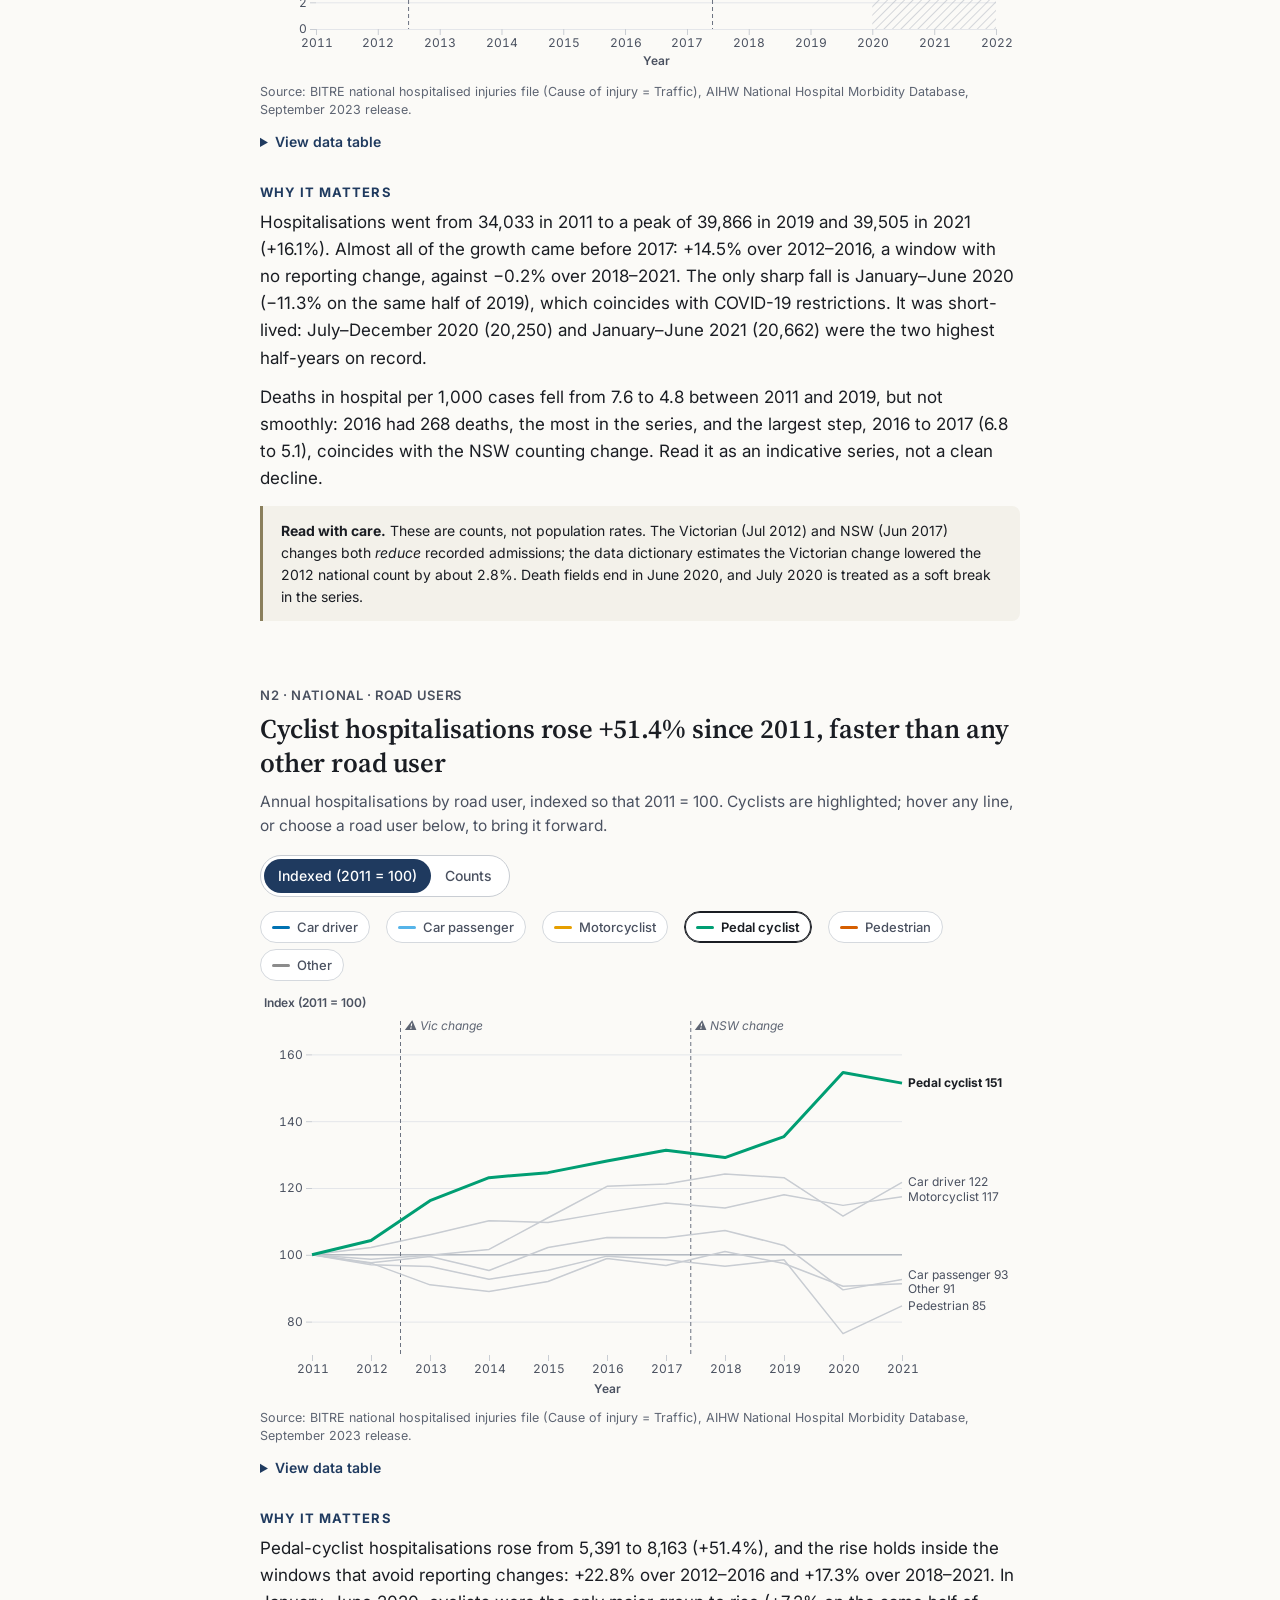
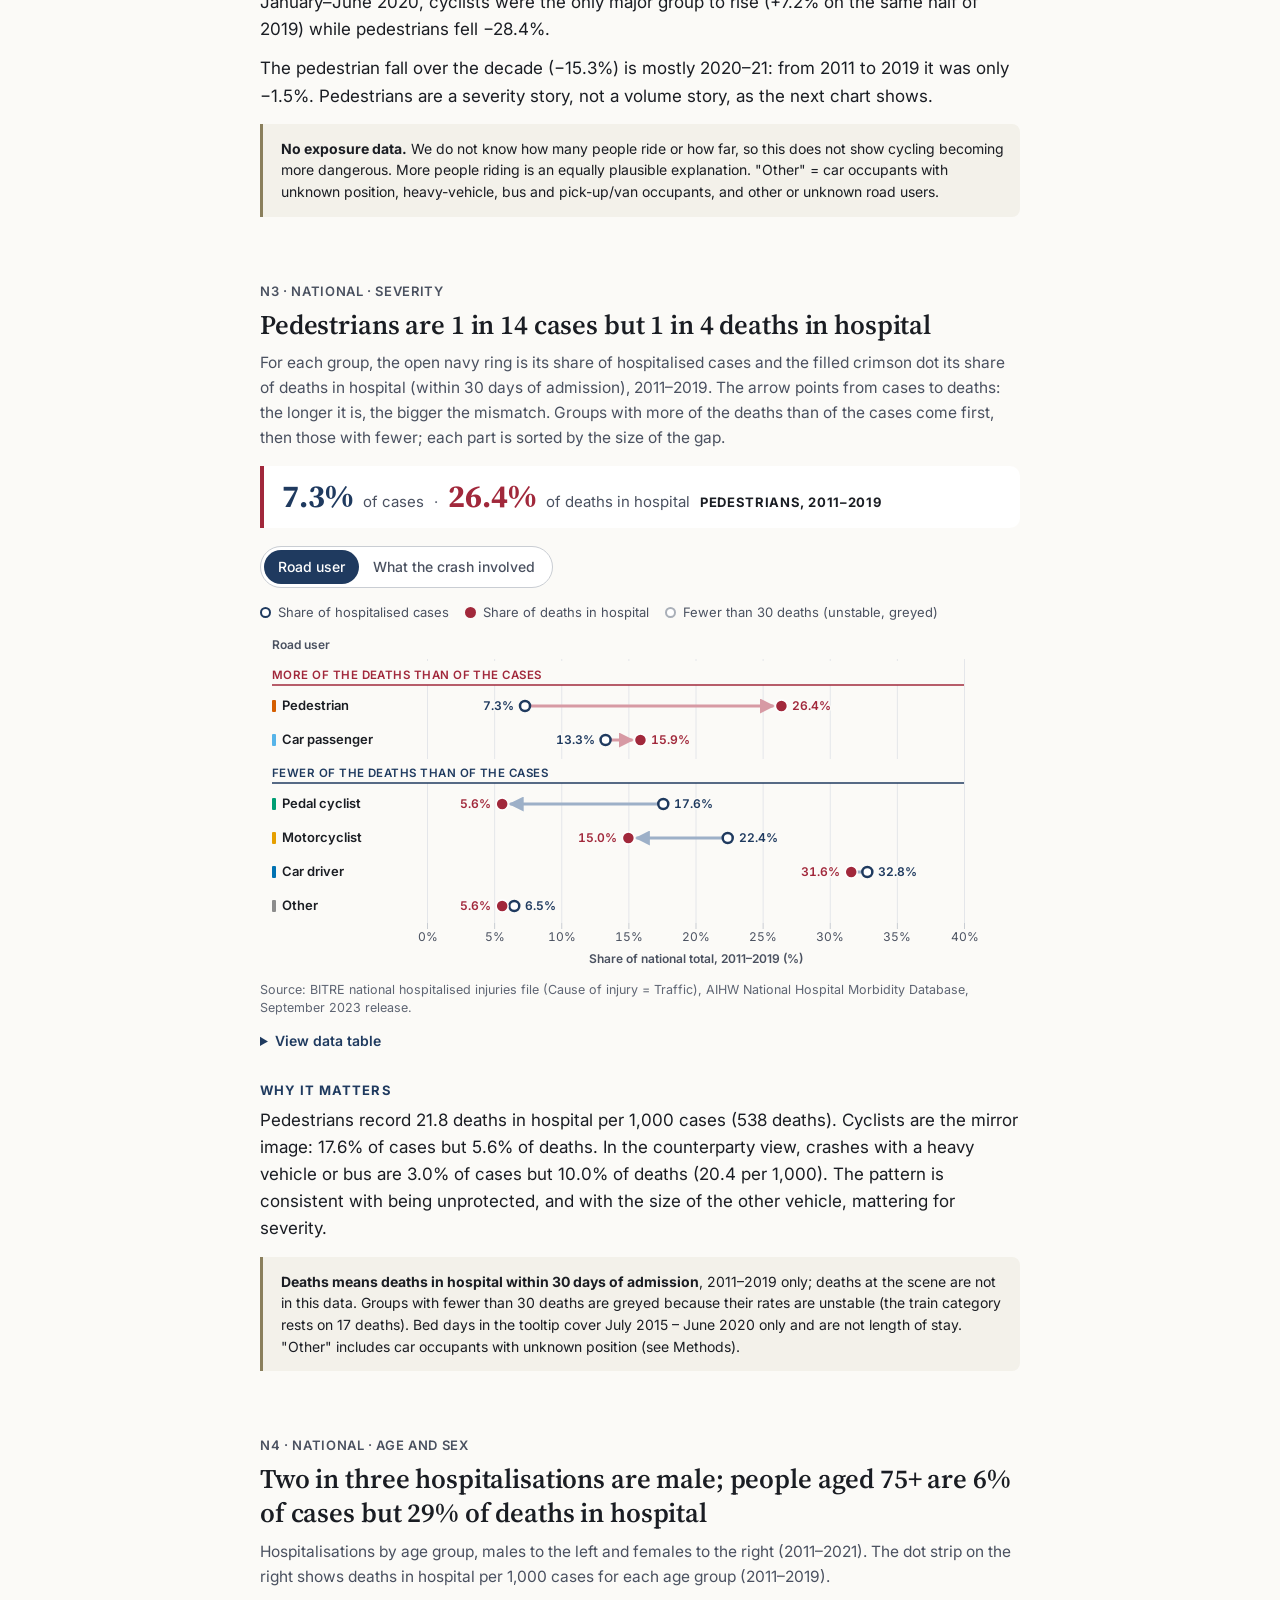
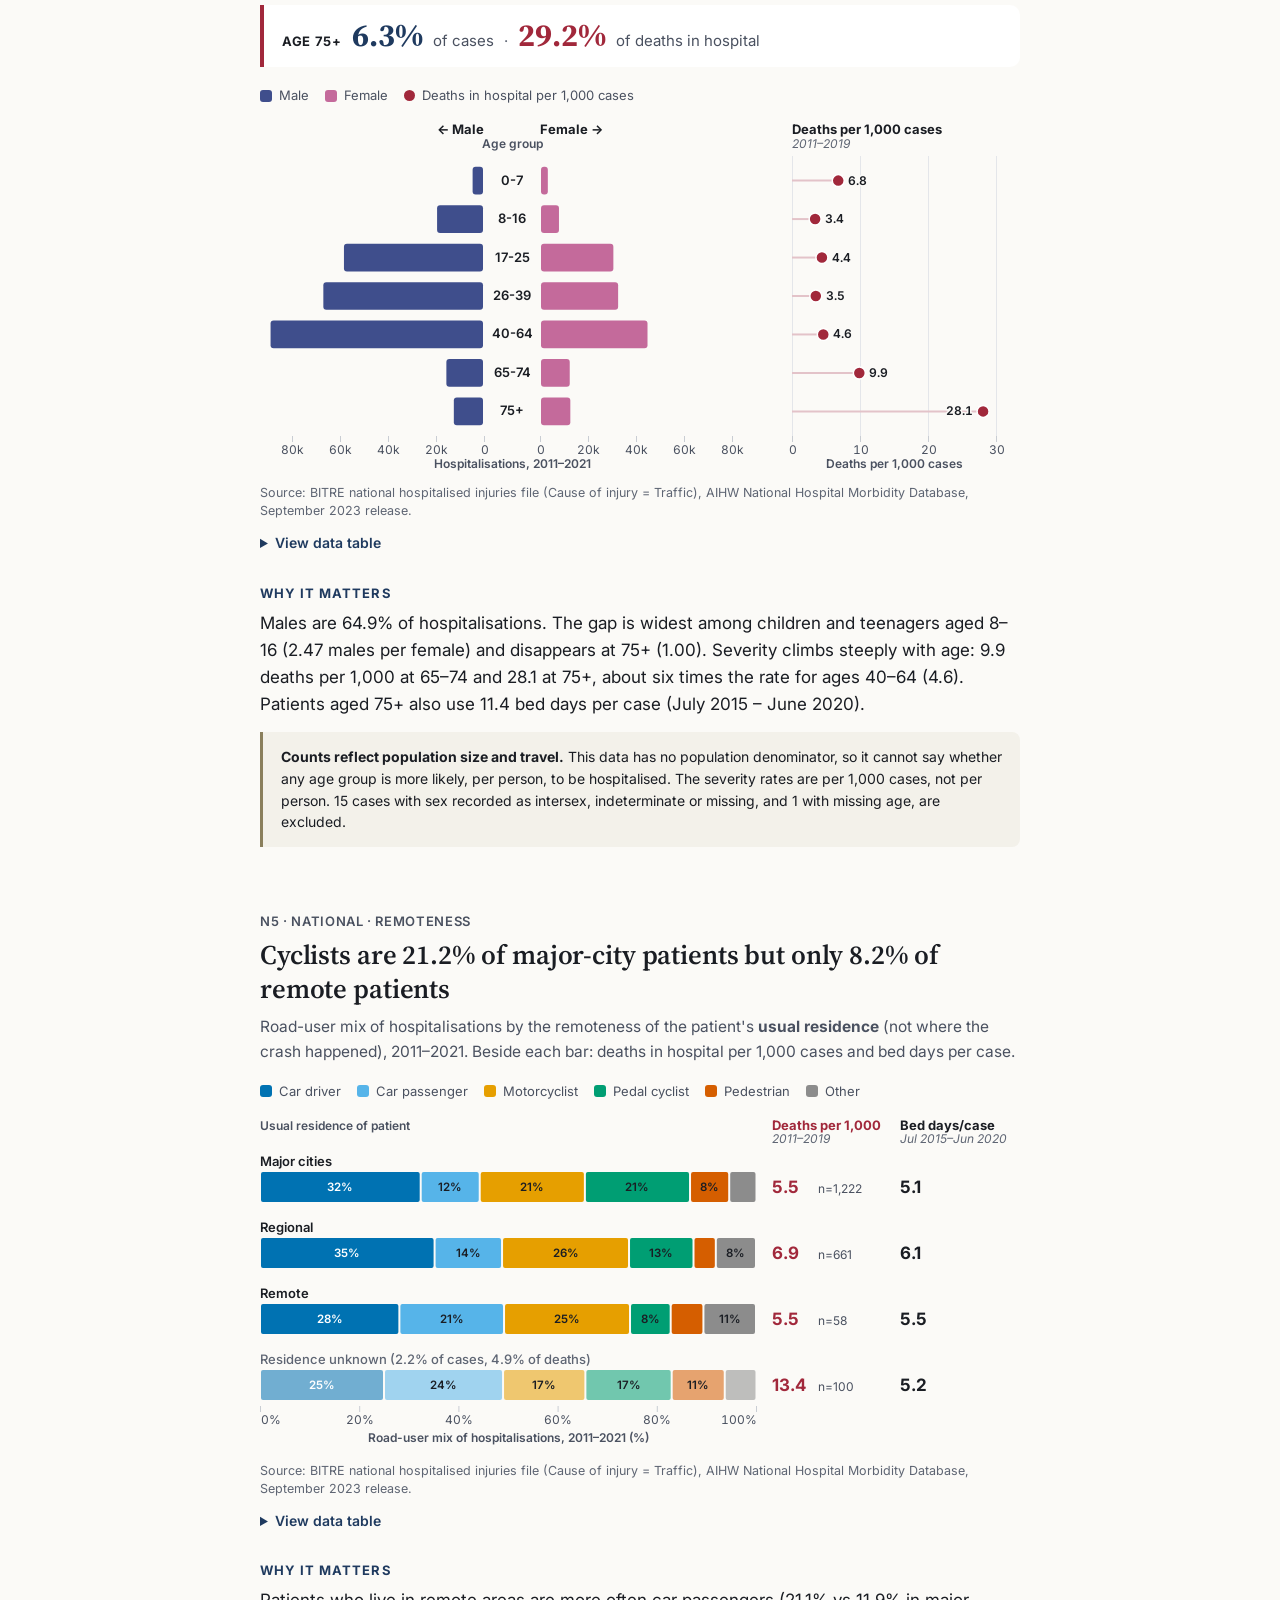
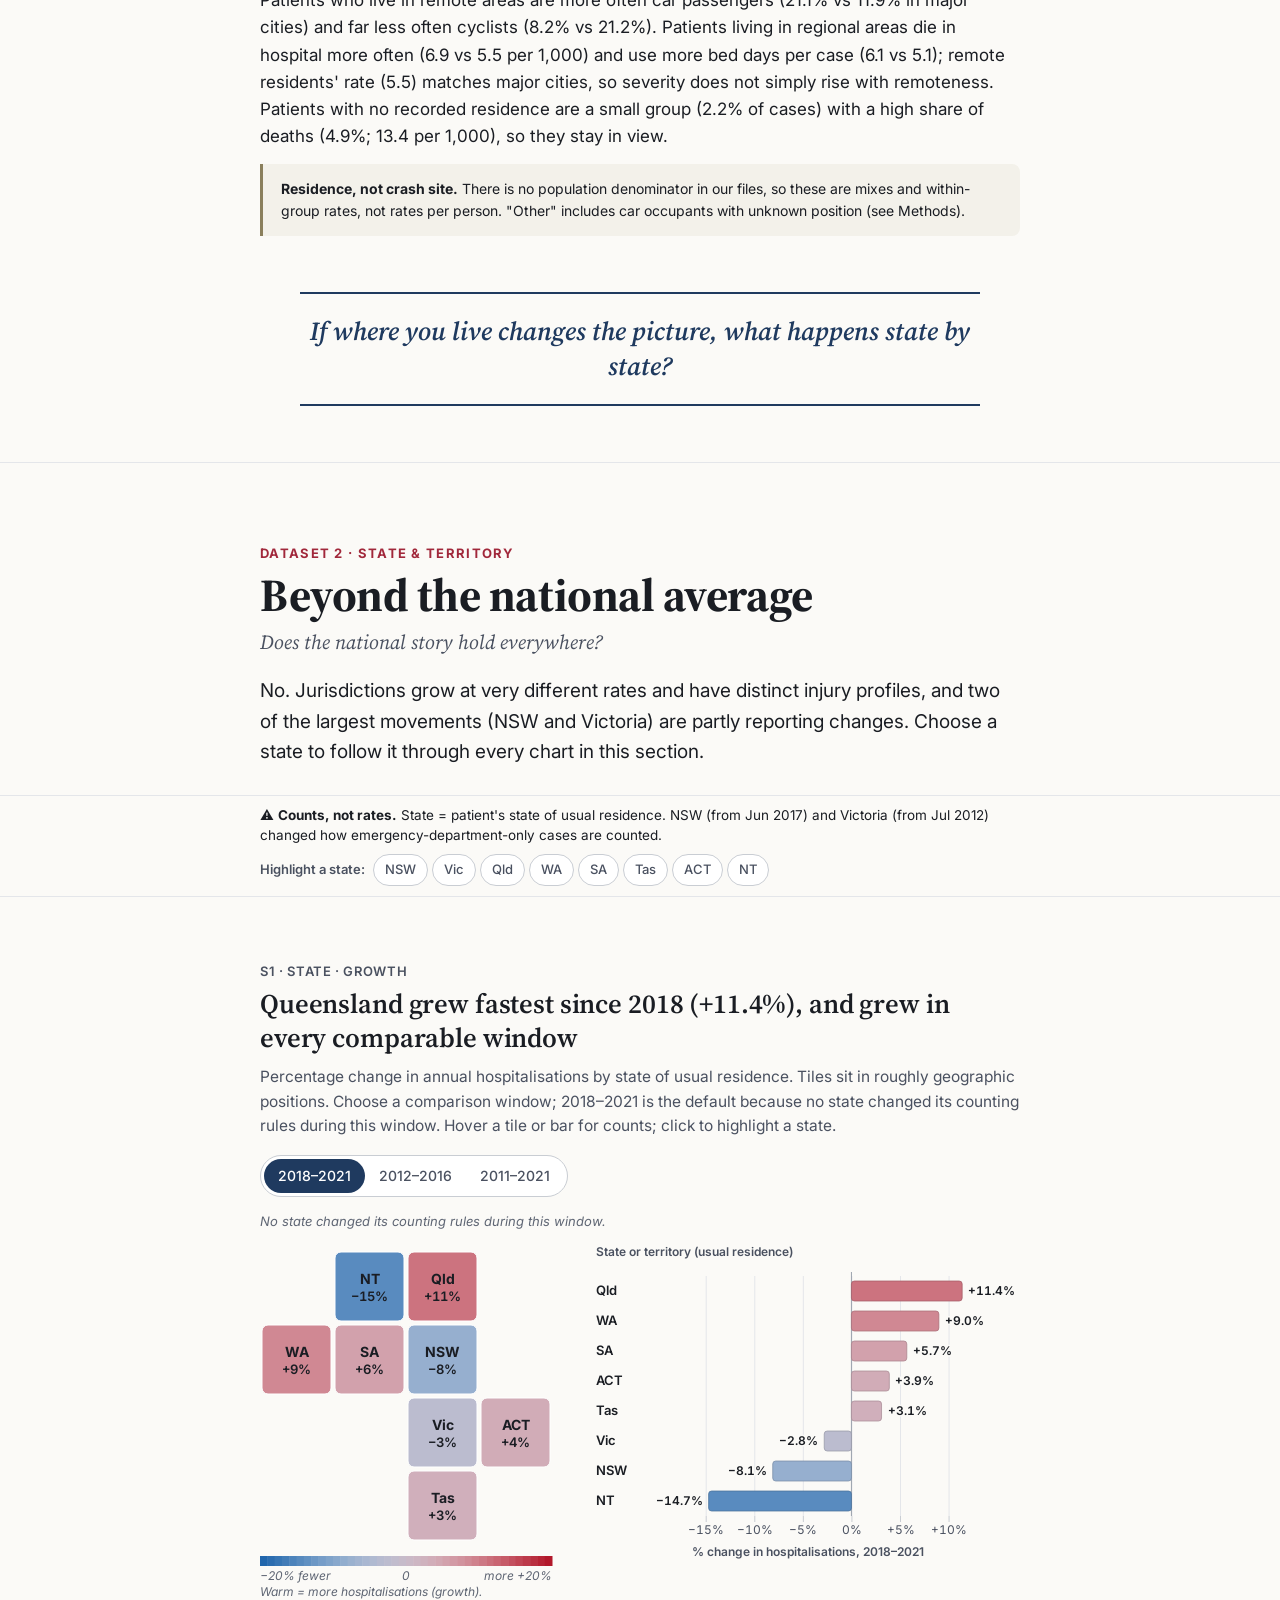
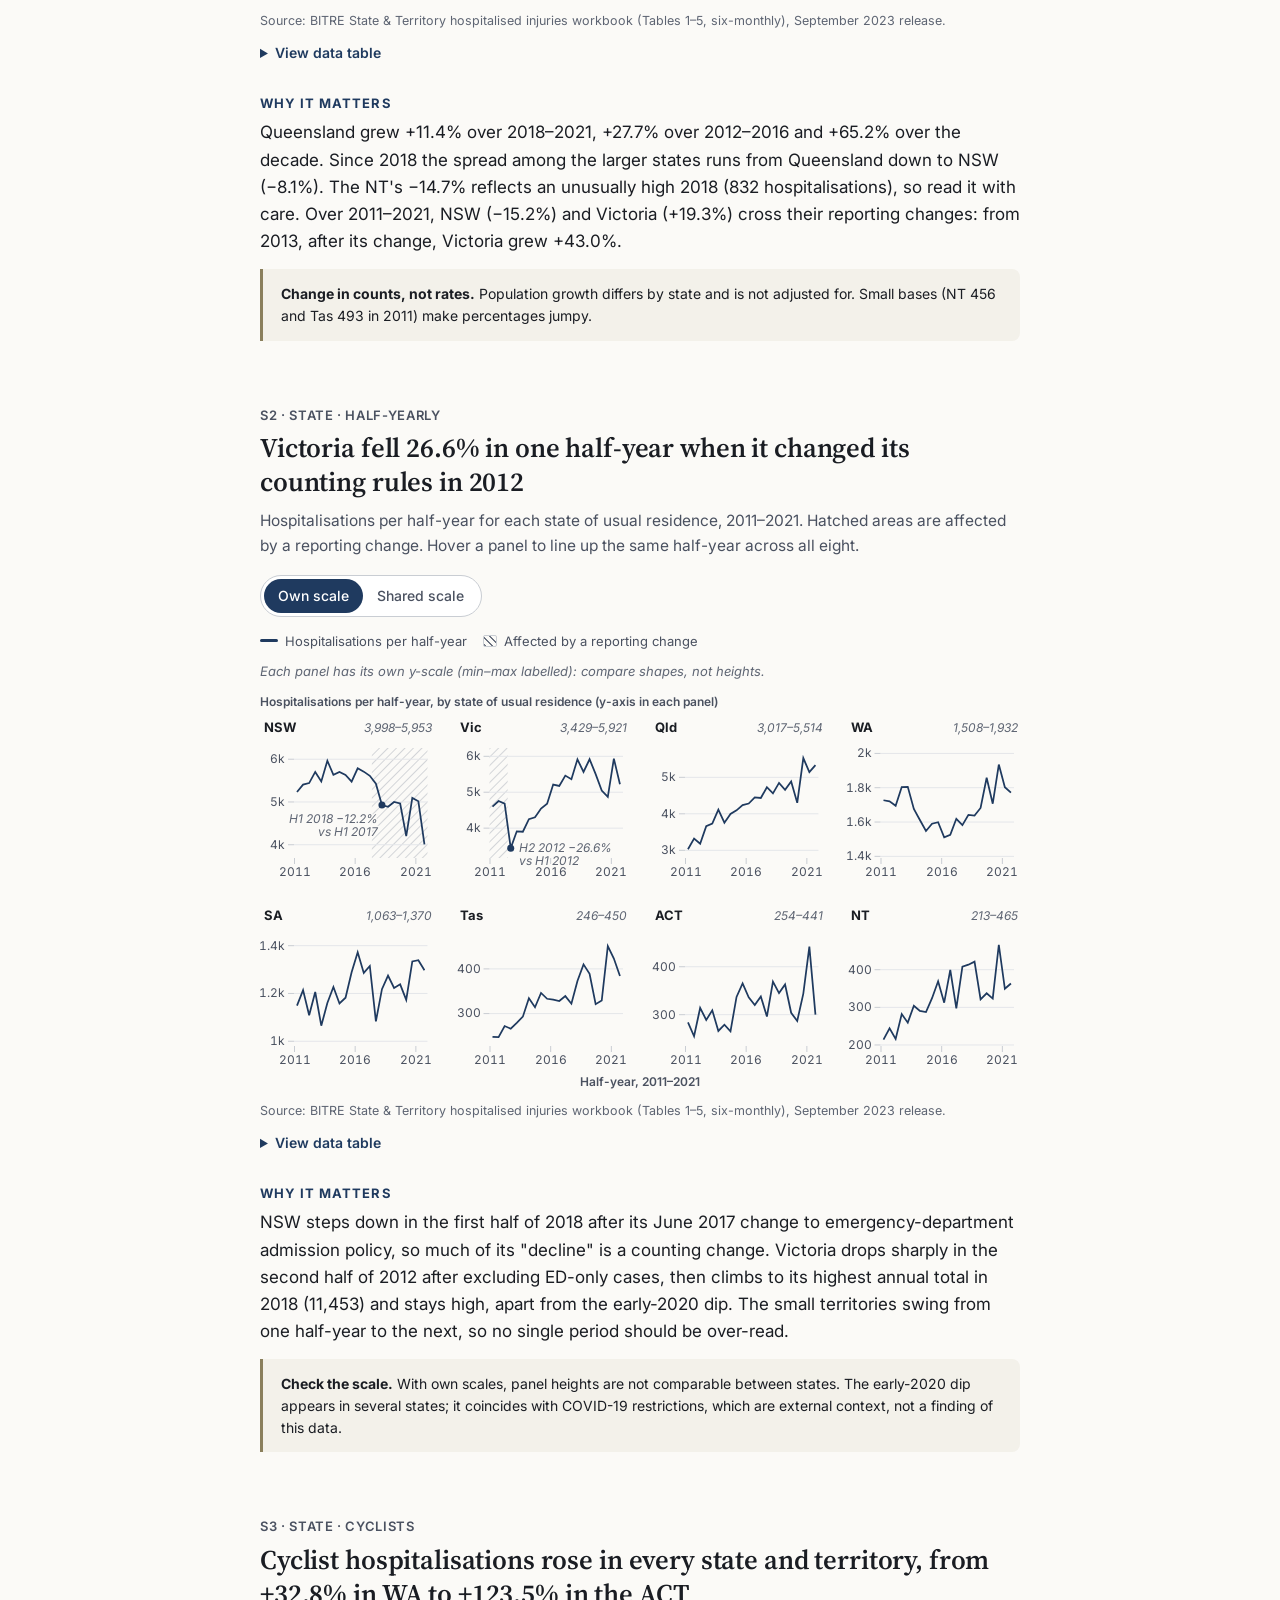
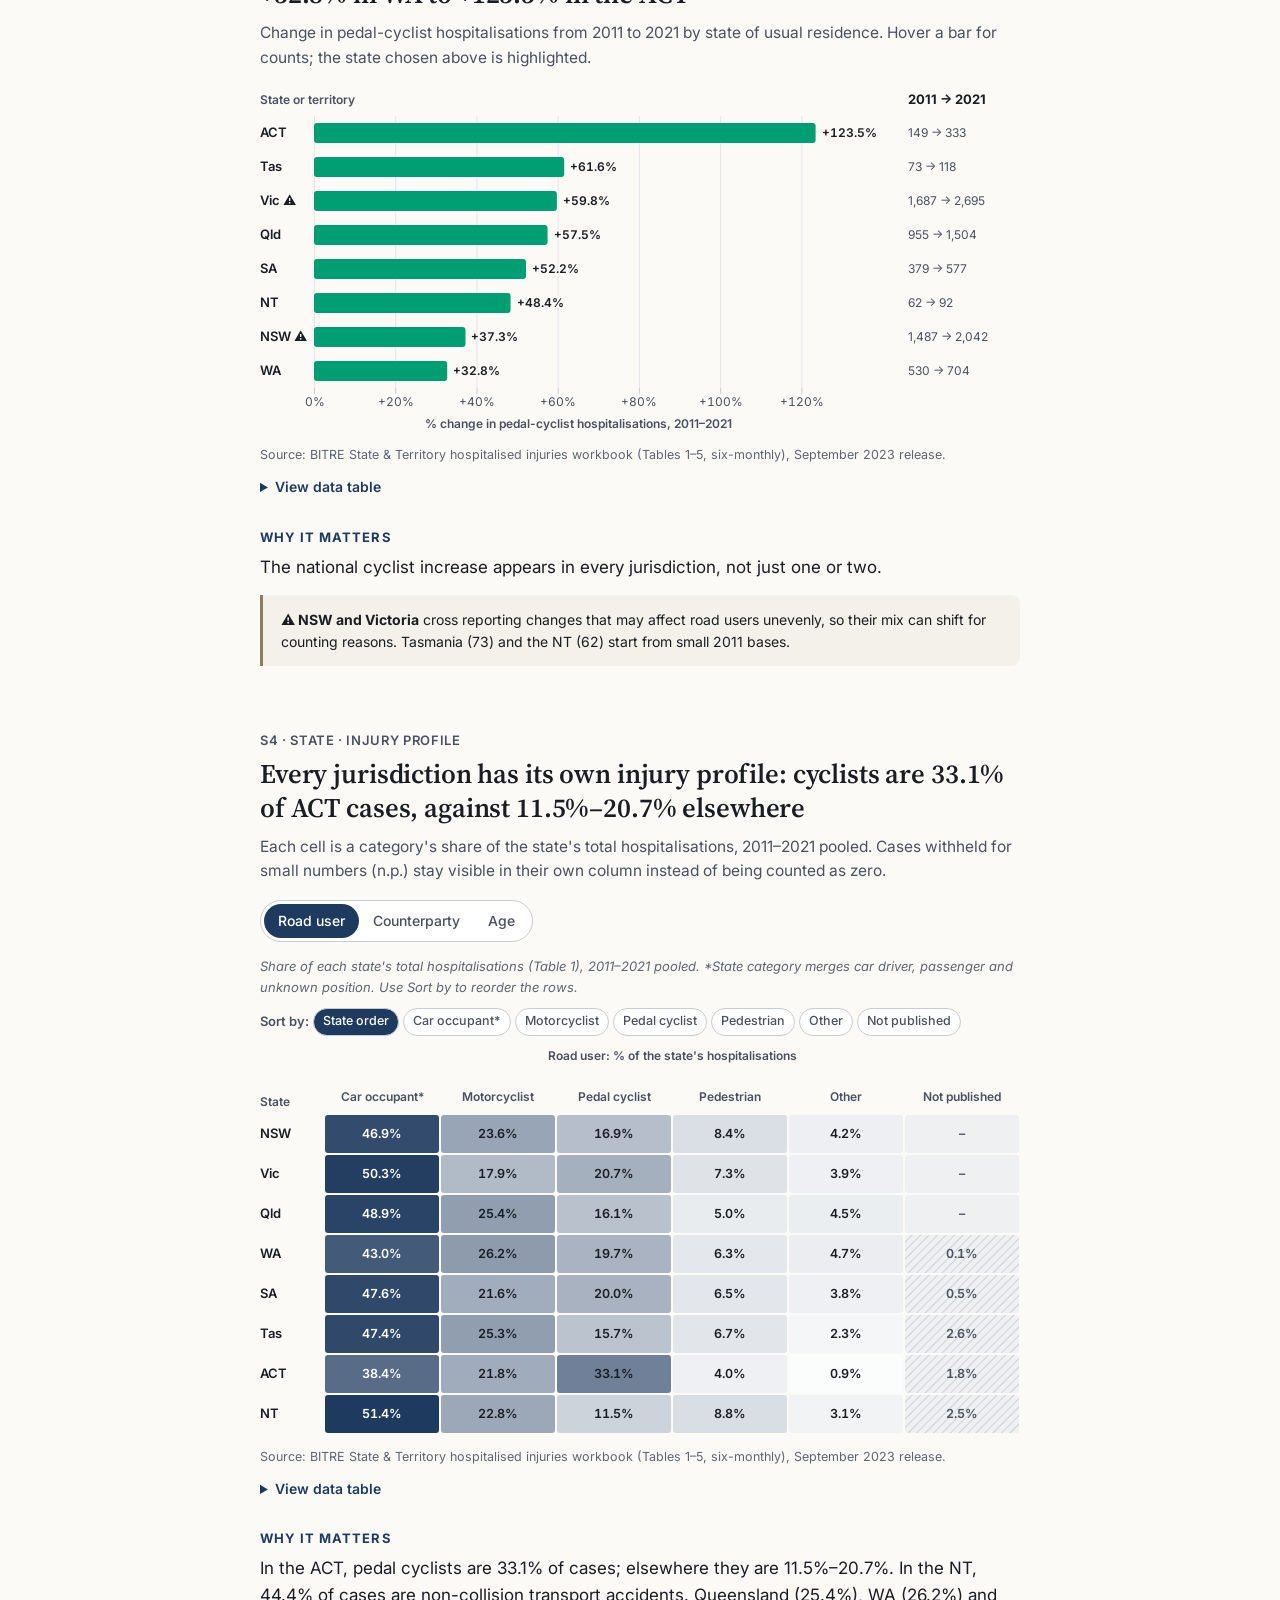
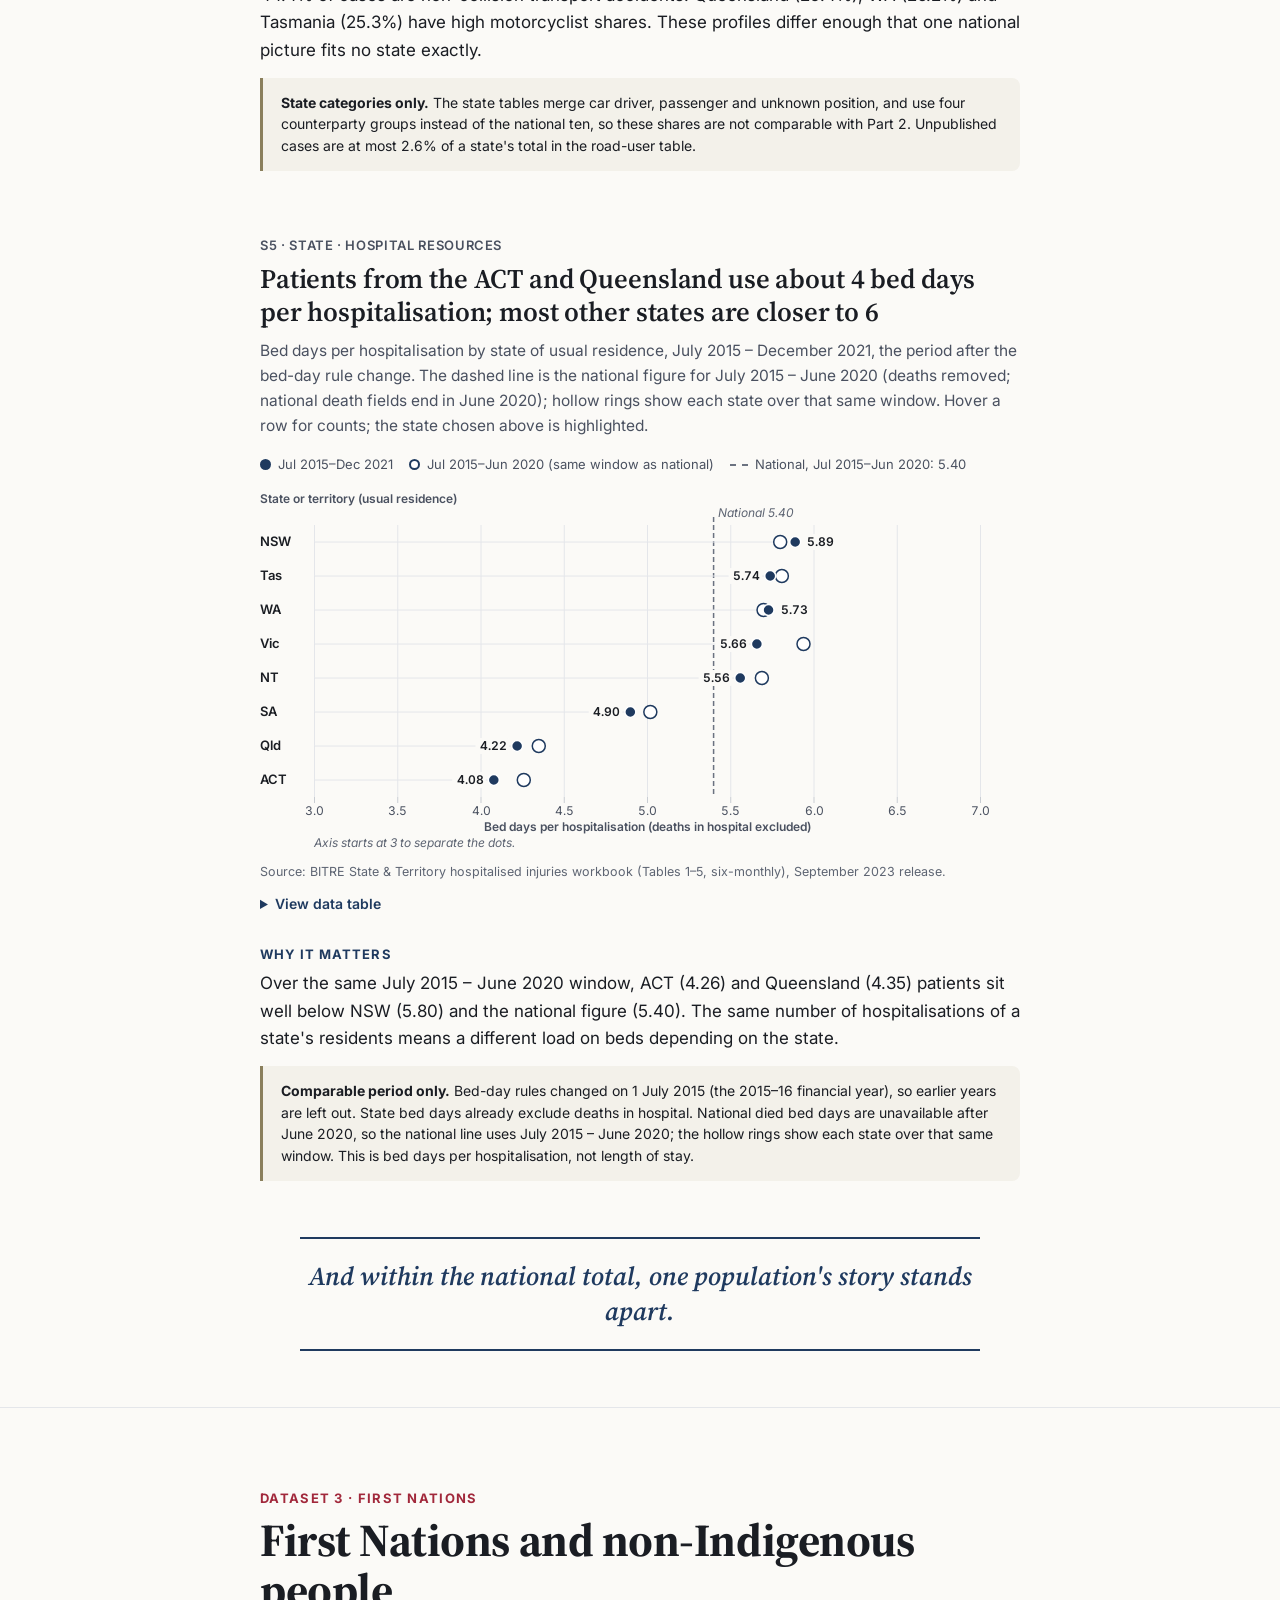
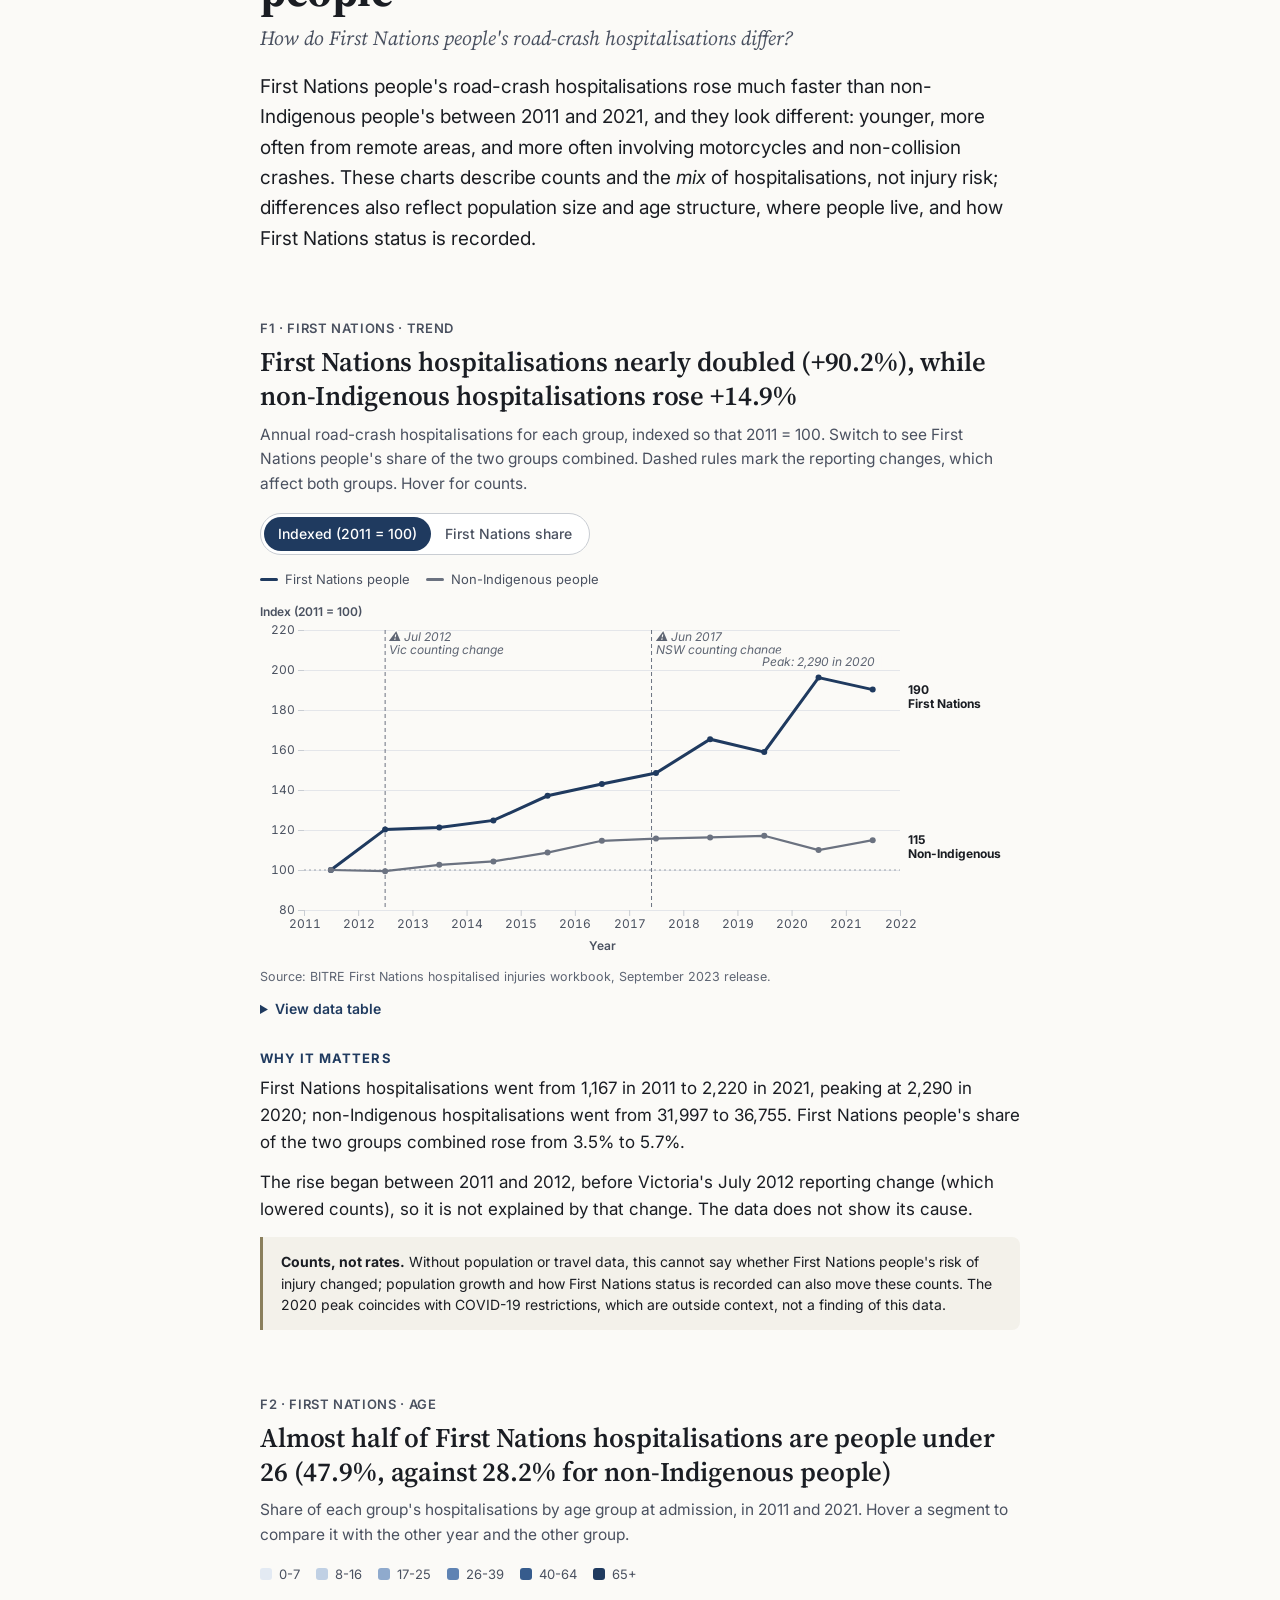
==== commit f53ea192: "Make N3 and F4 easier to read N3: group rows into more/fewer of the deaths than of the cases, label " ====
--- a/Website/index.html
+++ b/Website/index.html
@@ -146,7 +146,7 @@
     <div class="wrap">
       <p class="kicker">N3 · National · Severity</p>
       <h3 class="chart-headline">Pedestrians are 1 in 14 cases but 1 in 4 deaths in hospital</h3>
-      <p class="chart-desc">For each group, the navy dot is its share of hospitalised cases and the crimson dot its share of deaths in hospital (within 30 days of admission), 2011–2019. The longer the line, the bigger the mismatch. Rows are sorted by the gap.</p>
+      <p class="chart-desc">For each group, the open navy ring is its share of hospitalised cases and the filled crimson dot its share of deaths in hospital (within 30 days of admission), 2011–2019. The arrow points from cases to deaths: the longer it is, the bigger the mismatch. Groups with more of the deaths than of the cases come first, then those with fewer; each part is sorted by the size of the gap.</p>
       <div class="callout-stat sev"><span class="big cases"><span data-stat="pedCases"></span></span> of cases <span class="dot" aria-hidden="true">·</span> <span class="big deaths"><span data-stat="pedDeaths"></span></span> of deaths in hospital <span class="who">Pedestrians, 2011–2019</span></div>
       <div class="controls" data-chart="n3" role="group" aria-label="Grouping">
         <button type="button" data-opt="mode" data-value="roadUser">Road user</button>
@@ -387,7 +387,7 @@
     <div class="wrap">
       <p class="kicker">F4 · First Nations · Road user and crash type</p>
       <h3 class="chart-headline">Motorcyclists rose from <span data-stat="fnMotoShare2011"></span> to <span data-stat="fnMotoShare2021"></span> of First Nations hospitalisations; the non-Indigenous share stayed at <span data-stat="niMotoShare2021"></span></h3>
-      <p class="chart-desc">How each group's share of hospitalisations by road user, or by what the crash involved, moved between 2011 and 2021. A steeper line is a bigger shift; both panels share one scale. Hover a line to compare.</p>
+      <p class="chart-desc">Each bar splits one population's hospitalisations by road user, or by what the crash involved, in 2011 and in 2021. The outlined slice starts at 0% so its 2011 and 2021 widths compare directly; the shaded bands show how each slice grew or shrank. Hover a slice to compare.</p>
       <div class="controls" data-chart="f4" role="group" aria-label="Category">
         <button type="button" data-opt="mode" data-value="roadUser">Road user</button>
         <button type="button" data-opt="mode" data-value="counterparty">What the crash involved</button>
@@ -500,7 +500,7 @@
 <script src="assets/js/charts/s5-beddays.js"></script>
 <script src="assets/js/charts/f1-trend.js"></script>
 <script src="assets/js/charts/f-mix.js"></script>
-<script src="assets/js/charts/f4-slope.js"></script>
+<script src="assets/js/charts/f4-stack.js"></script>
 <script src="assets/js/main.js"></script>
 </body>
 </html>
